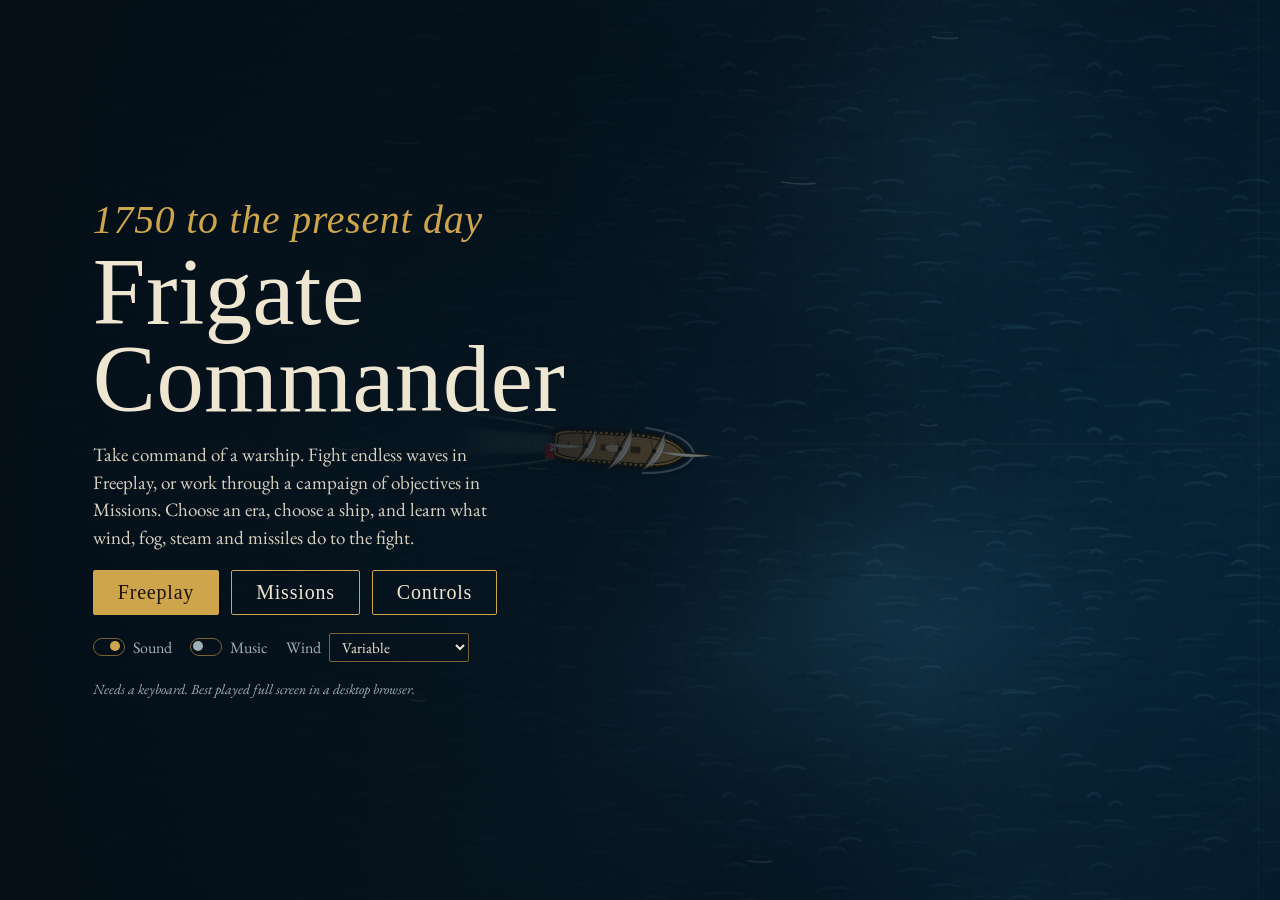
==== shipit/index.html @ 920c5897 "fix(shipit): fog as three small patches, radius 55-85px" ====
<!doctype html>
<html lang="en">
<head>
<meta charset="utf-8">
<meta name="viewport" content="width=device-width,initial-scale=1,viewport-fit=cover">
<meta name="robots" content="noindex,nofollow,noarchive">
<title>Frigate Commander</title>
<link rel="preconnect" href="https://fonts.googleapis.com">
<link rel="preconnect" href="https://fonts.gstatic.com" crossorigin>
<link rel="stylesheet" href="https://fonts.googleapis.com/css2?family=EB+Garamond:ital,wght@0,400;0,600;1,400&family=IM+Fell+English+SC&family=IM+Fell+English:ital@0;1&display=swap">
<style>
/* Layout: full-bleed sea canvas; instruments pinned to the corners like a quarterdeck binnacle.
   Single dark look by choice: the sea is the page. */
:root{
  --sea:#0c3450;
  --ink:rgba(6,18,28,.80);
  --ink-solid:#06121c;
  --brass:#cfa54b;
  --brass-dim:#7a6233;
  --bone:#efe6d2;
  --muted:#9fb0b8;
  --red:#d2553c;
  --green:#86c3a2;
  --display:'IM Fell English SC','IM Fell English',Georgia,'Times New Roman',serif;
  --italic:'IM Fell English',Georgia,serif;
  --body:'EB Garamond',Garamond,Georgia,'Times New Roman',serif;
  color-scheme:dark;
}
[hidden]{display:none!important}
html,body{height:100%}
body{margin:0;background:var(--sea);color:var(--bone);font-family:var(--body);font-size:16px;overflow:hidden;-webkit-font-smoothing:antialiased}
#game{position:fixed;inset:0;width:100%;height:100%;display:block}
#hurt{position:fixed;inset:0;pointer-events:none;opacity:0;transition:opacity .35s;box-shadow:inset 0 0 120px 30px rgba(190,40,20,.55)}

/* ---------- HUD ---------- */
#hud{position:fixed;inset:0;pointer-events:none;font-variant-numeric:tabular-nums}
.panel{background:var(--ink);border:1px solid var(--brass-dim);padding:12px 16px;position:absolute;border-radius:2px;box-shadow:0 2px 18px rgba(0,0,0,.35)}
.panel::before,.panel::after{content:"";position:absolute;width:8px;height:8px;border-color:var(--brass);border-style:solid}
.panel::before{top:-1px;left:-1px;border-width:2px 0 0 2px}
.panel::after{bottom:-1px;right:-1px;border-width:0 2px 2px 0}
.eyebrow{font-family:var(--display);font-size:12px;letter-spacing:.14em;color:var(--brass);text-transform:uppercase}
.lbl{font-family:var(--display);font-size:13px;letter-spacing:.08em;color:var(--muted)}
#ship{top:calc(16px + env(safe-area-inset-top,0px));left:16px;width:270px;display:flex;flex-direction:column;gap:6px}
#ship .name{font-family:var(--display);font-size:26px;line-height:1.02;color:var(--bone)}
.row{display:flex;justify-content:space-between;align-items:baseline;gap:8px}
.bar{height:8px;background:rgba(255,255,255,.07);border:1px solid var(--brass-dim);position:relative;overflow:hidden}
.bar i{position:absolute;inset:0 auto 0 0;background:var(--green);transition:width .15s linear}
#hpNum{font-size:18px;font-weight:600}
.two{display:grid;grid-template-columns:1fr 1fr;gap:10px;margin-top:2px}
.two b{display:block;font-size:18px;font-weight:600}
#posTxt{font-style:italic;color:var(--muted);font-size:15px}
#threat{color:var(--red);font-weight:600;font-size:15px;letter-spacing:.06em}
#tally{top:calc(16px + env(safe-area-inset-top,0px));right:16px;display:grid;grid-template-columns:auto auto;gap:4px 18px;min-width:190px}
#tally .v{text-align:right;font-weight:600;font-size:18px}
#tally .big{font-size:24px;color:var(--brass)}
#binnacle{left:16px;bottom:calc(16px + env(safe-area-inset-bottom,0px));display:flex;flex-direction:column;align-items:center;gap:4px;padding:10px 12px}
#compass{width:150px;height:150px;display:block}
#windTxt{font-size:14px;color:var(--muted);text-align:center;line-height:1.25}
#guns{left:50%;transform:translateX(-50%);bottom:calc(16px + env(safe-area-inset-bottom,0px));display:flex;gap:22px;padding:10px 18px}
.gauge{width:160px;display:flex;flex-direction:column;gap:5px}
.gauge .row b{font-size:14px;font-weight:600;white-space:nowrap}
.gauge .bar i{background:var(--brass)}
.gauge.ready .bar i{background:var(--green)}
.gauge.ready .state{color:var(--green)}
.gauge.busy .state{color:var(--brass)}
.gauge.off .state{color:var(--muted)}
kbd{font-family:var(--body);font-weight:600;font-size:13px;min-width:22px;padding:1px 6px;border:1px solid var(--brass-dim);border-bottom-width:2px;border-radius:3px;display:inline-block;text-align:center;color:var(--bone);background:rgba(255,255,255,.04)}
#quick{right:16px;bottom:calc(16px + env(safe-area-inset-bottom,0px));position:absolute;display:flex;gap:6px;pointer-events:auto}
.qbtn{font-family:var(--body);font-size:14px;color:var(--bone);background:var(--ink);border:1px solid var(--brass-dim);padding:6px 10px;cursor:pointer;border-radius:2px}
.qbtn:hover{border-color:var(--brass)}
.qbtn:focus-visible,.btn:focus-visible,.toggle input:focus-visible+span{outline:2px solid var(--bone);outline-offset:2px}
#banner{position:absolute;top:18%;left:50%;transform:translate(-50%,-8px);text-align:center;opacity:0;transition:opacity .5s,transform .5s;width:min(90vw,640px)}
#banner.show{opacity:1;transform:translate(-50%,0)}
#banner h2{font-family:var(--display);font-weight:400;font-size:clamp(34px,5vw,56px);margin:0;color:var(--bone);text-shadow:0 2px 14px rgba(0,0,0,.6);text-wrap:balance}
#banner p{margin:6px 0 0;font-style:italic;font-size:19px;color:var(--brass);text-shadow:0 1px 8px rgba(0,0,0,.7)}
#toast{position:absolute;bottom:120px;left:50%;transform:translateX(-50%);font-style:italic;font-size:17px;color:var(--bone);background:var(--ink);border:1px solid var(--brass-dim);padding:6px 14px;opacity:0;transition:opacity .25s;white-space:nowrap}
#toast.show{opacity:1}

/* ---------- Screens ---------- */
.screen{position:fixed;inset:0;display:flex;align-items:center;padding-inline:16px;padding-block:24px;box-sizing:border-box;overflow-y:auto;
  background:linear-gradient(90deg,rgba(4,14,22,.94) 0%,rgba(4,14,22,.78) 42%,rgba(4,14,22,.15) 78%,rgba(4,14,22,0) 100%)}
.screen.center{justify-content:center;background:rgba(4,14,22,.72)}
.card{max-width:540px;width:100%;margin-left:clamp(0px,6vw,110px);display:flex;flex-direction:column;gap:18px}
.screen.center .card{margin-left:0;background:var(--ink);border:1px solid var(--brass-dim);padding:28px 30px;box-sizing:border-box;max-width:460px;text-align:center;align-items:center}
h1{font-family:var(--display);font-weight:400;font-size:clamp(46px,7.4vw,96px);line-height:.92;margin:0;letter-spacing:.005em;text-wrap:balance}
h1 em{font-family:var(--italic);font-style:italic;color:var(--brass);display:block;font-size:.42em;letter-spacing:.02em;margin-bottom:10px}
h2.title{font-family:var(--display);font-weight:400;font-size:38px;margin:0;line-height:1;text-wrap:balance}
.lede{font-size:19px;line-height:1.45;color:#d9d1bf;max-width:46ch;margin:0}
.btns{display:flex;flex-wrap:wrap;gap:12px}
.screen.center .btns{justify-content:center}
.btn{font-family:var(--display);font-size:20px;letter-spacing:.04em;padding:10px 24px;border:1px solid var(--brass);background:transparent;color:var(--bone);cursor:pointer;border-radius:2px;transition:background .15s,color .15s}
.btn:hover{background:rgba(207,165,75,.14)}
.btn.primary{background:var(--brass);color:#1b1307}
.btn.primary:hover{background:#e0b85c}
.toggles{display:flex;gap:18px;flex-wrap:wrap;align-items:center;font-size:16px;color:var(--muted)}
.toggle{display:flex;align-items:center;gap:8px;cursor:pointer}
.toggle input{position:absolute;opacity:0;width:1px;height:1px}
.toggle span{width:30px;height:16px;border:1px solid var(--brass-dim);border-radius:9px;position:relative;display:inline-block}
.toggle span::after{content:"";position:absolute;top:2px;left:2px;width:10px;height:10px;border-radius:50%;background:var(--muted);transition:left .15s,background .15s}
.toggle input:checked+span::after{left:16px;background:var(--brass)}
.sel{display:flex;align-items:center;gap:8px}
select{font-family:var(--body);font-size:15px;color:var(--bone);background:var(--ink-solid);border:1px solid var(--brass-dim);padding:3px 8px;border-radius:2px}
select:focus-visible{outline:2px solid var(--bone);outline-offset:2px}
.note{font-size:14px;color:var(--muted);font-style:italic;margin:0}
.orders{display:grid;grid-template-columns:auto 1fr;gap:8px 16px;align-items:center;font-size:17px}
.orders .k{display:flex;gap:4px;justify-content:flex-end}
.tips{margin:0;padding-left:18px;display:flex;flex-direction:column;gap:6px;font-size:16px;line-height:1.4;color:#d9d1bf;max-width:52ch}
.stats{display:grid;grid-template-columns:1fr 1fr;gap:6px 20px;font-size:18px;width:100%;text-align:left}
.stats .v{text-align:right;font-weight:600}
.stats .big{font-size:26px;color:var(--brass)}

/* ---------- Era and ship pickers ---------- */
.screen.pick{justify-content:center;align-items:flex-start;background:rgba(4,14,22,.9)}
.screen.pick .card{margin:auto 0;max-width:min(1120px,94vw);gap:16px}
.screen.pick .head{display:flex;flex-direction:column;gap:6px}
.picks{display:grid;grid-template-columns:repeat(auto-fit,minmax(250px,1fr));gap:14px;width:100%}
.pcard{font:inherit;color:var(--bone);text-align:left;background:var(--ink);border:1px solid var(--brass-dim);border-radius:2px;padding:14px 16px;cursor:pointer;display:flex;flex-direction:column;gap:7px;position:relative;transition:border-color .15s,background .15s}
.pcard:hover,.pcard:focus-visible{border-color:var(--brass);background:rgba(18,40,56,.94)}
.pcard:focus-visible{outline:2px solid var(--bone);outline-offset:2px}
.pcard .yr{font-family:var(--display);font-size:12px;letter-spacing:.14em;color:var(--brass);text-transform:uppercase}
.pcard .pn{font-family:var(--display);font-size:25px;line-height:1.05}
.pcard .pc{font-style:italic;color:var(--muted);font-size:15px}
.pcard .pd{font-size:15.5px;line-height:1.35;color:#d9d1bf}
.pcard .perk{font-size:14.5px;color:var(--green);line-height:1.3}
.pcard .mt{display:grid;grid-template-columns:auto 1fr;gap:2px 14px;font-size:14px;color:var(--muted);margin-top:4px}
.pcard .pips{letter-spacing:.2em;color:var(--brass)}
.pcard .bst{position:absolute;top:12px;right:14px;font-size:13px;color:var(--muted)}
.pcard .num{position:absolute;top:12px;right:14px}

@media (max-width:760px){
  #ship{width:210px;padding:10px 12px}
  #ship .name{font-size:21px}
  #compass{width:110px;height:110px}
  .gauge{width:100px}
  #guns{gap:10px;padding:8px 10px}
  #quick{display:none}
}
@media (prefers-reduced-motion:reduce){
  #banner,.bar i,#hurt{transition:none}
}
</style>
</head>
<body>

<canvas id="game" aria-label="The sea and the ships in battle"></canvas>
<div id="hurt"></div>

<div id="hud" hidden>
  <section class="panel" id="ship" aria-label="Ship status">
    <div class="eyebrow" id="shipTag">36 guns · fifth rate</div>
    <div class="name" id="shipName">HMS Resolute</div>
    <div class="row"><span class="lbl">Hull integrity</span><span id="hpNum">180 / 180</span></div>
    <div class="bar"><i id="hpBar" style="width:100%"></i></div>
    <div class="two">
      <div><span class="lbl" id="sailLbl">Sail</span><b id="sailTxt">Battle sail</b></div>
      <div><span class="lbl">Speed</span><b id="spdTxt">0.0 kn</b></div>
    </div>
    <div id="posTxt">Beam reach</div>
    <div id="tgtTxt" class="note" hidden></div>
    <div id="objTxt" class="note" hidden></div>
    <div id="threat" role="alert" hidden></div>
  </section>

  <section class="panel" id="tally" aria-label="Battle tally">
    <span class="lbl" id="tallyLbl">Wave</span><span class="v big" id="waveTxt">1</span>
    <span class="lbl">Enemies left</span><span class="v" id="leftTxt">0</span>
    <span class="lbl">Ships sunk</span><span class="v" id="sunkTxt">0</span>
    <span class="lbl">Score</span><span class="v" id="scoreTxt">0</span>
  </section>

  <section class="panel" id="binnacle" aria-label="Compass and wind">
    <canvas id="compass" width="300" height="300"></canvas>
    <div id="windTxt">Heading 090° E<br>Wind from N</div>
  </section>

  <section class="panel" id="guns" aria-label="Guns and repairs">
    <div class="gauge" id="gPort">
      <div class="row"><span class="lbl"><kbd>Q</kbd> <span id="lblQ">Port guns</span></span></div>
      <div class="bar"><i></i></div>
      <div class="row"><b class="state">Ready</b></div>
    </div>
    <div class="gauge" id="gRep">
      <div class="row"><span class="lbl"><kbd>R</kbd> <span id="lblR">Repair</span></span></div>
      <div class="bar"><i></i></div>
      <div class="row"><b class="state">Ready</b></div>
    </div>
    <div class="gauge" id="gStar">
      <div class="row"><span class="lbl"><kbd>E</kbd> <span id="lblE">Starboard</span></span></div>
      <div class="bar"><i></i></div>
      <div class="row"><b class="state">Ready</b></div>
    </div>
    <div class="gauge" id="gDecoy" hidden>
      <div class="row"><span class="lbl"><kbd>X</kbd> Decoys</span></div>
      <div class="bar"><i></i></div>
      <div class="row"><b class="state">Ready</b></div>
    </div>
  </section>

  <div id="quick">
    <button class="qbtn" id="qPause" type="button">Pause · Esc</button>
    <button class="qbtn" id="qFull" type="button">Fullscreen · F</button>
    <button class="qbtn" id="qMusic" type="button">Music · M</button>
  </div>

  <div id="banner" role="status" aria-live="polite"><h2></h2><p></p></div>
  <div id="toast"></div>
</div>

<!-- Main menu -->
<div class="screen" id="menu">
  <div class="card">
    <h1><em>1750 to the present day</em>Frigate Commander</h1>
    <p class="lede">Take command of a warship. Fight endless waves in Freeplay, or work through a campaign of objectives in Missions. Choose an era, choose a ship, and learn what wind, fog, steam and missiles do to the fight.</p>
    <div class="btns">
      <button class="btn primary" id="bStart" type="button">Freeplay</button>
      <button class="btn" id="bMissions" type="button">Missions</button>
      <button class="btn" id="bControls" type="button">Controls</button>
    </div>
    <div class="toggles">
      <label class="toggle"><input type="checkbox" id="optSound" checked><span></span>Sound</label>
      <label class="toggle"><input type="checkbox" id="optMusic"><span></span>Music</label>
      <label class="sel">Wind
        <select id="optWind">
          <option value="variable">Variable</option>
          <option value="light">Light (6 kn)</option>
          <option value="moderate">Moderate (13 kn)</option>
          <option value="fresh">Fresh (20 kn)</option>
          <option value="gale">Gale (29 kn)</option>
        </select>
      </label>
    </div>
    <p class="note" id="bestTxt">Needs a keyboard. Best played full screen in a desktop browser.</p>
  </div>
</div>

<!-- Era picker -->
<div class="screen pick" id="era" hidden>
  <div class="card">
    <div class="head"><div class="eyebrow">Step 1 of 2</div><h2 class="title">Choose your era</h2></div>
    <div class="picks" id="eraPicks"></div>
    <div class="btns"><button class="btn" id="bEraBack" type="button">Back</button></div>
  </div>
</div>

<!-- Ship picker -->
<div class="screen pick" id="ships" hidden>
  <div class="card">
    <div class="head"><div class="eyebrow" id="shipsEra">Step 2 of 2</div><h2 class="title">Choose your ship</h2></div>
    <div class="picks" id="shipPicks"></div>
    <div class="btns"><button class="btn" id="bShipsBack" type="button">Back</button></div>
  </div>
</div>

<!-- Controls -->
<div class="screen" id="controls" hidden>
  <div class="card">
    <h2 class="title">Standing Orders</h2>
    <p class="note" id="ctlFor"></p>
    <div class="orders" id="orders"></div>
    <ul class="tips" id="tips"></ul>
    <div class="btns"><button class="btn" id="bRebind" type="button">Rebind keys</button><button class="btn" id="bBack" type="button">Back</button></div>
  </div>
</div>

<!-- Rebind keys -->
<div class="screen" id="keys" hidden>
  <div class="card">
    <h2 class="title">Rebind keys</h2>
    <p class="note">Click a key, then press the new one. Esc cancels. A key already in use is swapped.</p>
    <div class="orders" id="bindList"></div>
    <div class="btns"><button class="btn" id="bResetKeys" type="button">Reset to defaults</button><button class="btn" id="bKeysBack" type="button">Back</button></div>
  </div>
</div>

<!-- Pause -->
<div class="screen center" id="pause" hidden>
  <div class="card">
    <h2 class="title">Paused</h2>
    <div class="btns">
      <button class="btn primary" id="bResume" type="button">Resume</button>
      <button class="btn" id="bRestart" type="button">Restart</button>
      <button class="btn" id="bMenu" type="button">Main Menu</button>
    </div>
  </div>
</div>

<!-- Game over -->
<div class="screen center" id="over" hidden>
  <div class="card">
    <div class="eyebrow">Game over</div>
    <h2 class="title" id="oTitle">HMS Resolute has foundered</h2>
    <div class="stats">
      <span class="lbl">Final score</span><span class="v big" id="oScore">0</span>
      <span class="lbl">Enemy ships sunk</span><span class="v" id="oSunk">0</span>
      <span class="lbl" id="oWavesLbl">Waves survived</span><span class="v" id="oWaves">0</span>
      <span class="lbl">Best score</span><span class="v" id="oBest">0</span>
    </div>
    <div class="btns">
      <button class="btn primary" id="bAgain" type="button">Restart</button>
      <button class="btn" id="bCopy" type="button">Copy result</button>
      <button class="btn" id="bMenu2" type="button">Main Menu</button>
    </div>
  </div>
</div>

<script>
(() => {
'use strict';

/* =========================================================
   Utilities
   ========================================================= */
const TAU = Math.PI * 2;
const clamp = (v, a, b) => v < a ? a : v > b ? b : v;
const lerp = (a, b, t) => a + (b - a) * t;
const rand = (a, b) => a + Math.random() * (b - a);
const randn = () => { let u = 0, v = 0; while (!u) u = Math.random(); while (!v) v = Math.random(); return Math.sqrt(-2 * Math.log(u)) * Math.cos(TAU * v); };
const angNorm = a => { a = (a + Math.PI) % TAU; if (a < 0) a += TAU; return a - Math.PI; };
function hash2(x, y, s) {
  let h = (Math.imul(x | 0, 374761393) + Math.imul(y | 0, 668265263) + Math.imul(s | 0, 1442695041)) | 0;
  h = Math.imul(h ^ (h >>> 13), 1274126177);
  return ((h ^ (h >>> 16)) >>> 0) / 4294967296;
}
const $ = id => document.getElementById(id);
const POINTS16 = ['N','NNE','NE','ENE','E','ESE','SE','SSE','S','SSW','SW','WSW','W','WNW','NW','NNW'];
const toCompassDeg = a => ((a * 180 / Math.PI) + 90 + 720) % 360;
const compassName = deg => POINTS16[Math.round(deg / 22.5) % 16];

/* =========================================================
   Eras, ship classes and the enemies that go with them

   Game units: 1 world px ≈ 1 m of game scale, not real scale.
   maxSpeed is px/s and kn is the knots it displays as at full speed.
   Broadside is balanced at about a quarter of the ship's own hull
   per volley, the same ratio the original frigate duel used.
   ========================================================= */
const ERAS = [
  { id: 'sail',   name: 'Age of Sail',   years: '1750–1815',
    blurb: 'Wood, canvas and iron round shot. Read the wind, turn to bring the broadside to bear, and keep her moving while the crews reload.',
    ships: ['resolute'] },
  { id: 'steam',  name: 'Steam & Steel', years: '1815–1945',
    blurb: 'From the steam gunboat to the big-gun battleship. Steam frees you from the wind, armour and turrets change the fight, and every ship outranges the last.',
    ships: ['gunboat', 'ironclad', 'predread', 'dread', 'battleship'] },
  { id: 'modern', name: 'Missile Age',   years: '1980–today',
    blurb: 'Radar, Aegis, anti-ship missiles and rapid-fire guns. Strike first at long range, and shoot down what comes back at you.',
    ships: ['burke', 'zumwalt', 'ticonderoga', 'type45', 'sejong', 'type055'] },
];

const ERA_DEF = {
  sail:   { rig: 'sail',   mode: 'broadside', windDep: 1, kn: 10, acc: 11, dec: 15, slew: 0.45, turnAcc: 1.3, zoom: 1,    flash: 8,  shellSpeed: 560, arc: 0.33, flag: 'GB' },
  steam:  { rig: 'steam',  mode: 'broadside', windDep: 0, kn: 10, acc: 12, dec: 16, slew: 0.35, turnAcc: 1.0, zoom: 1,    flash: 9,  shellSpeed: 600, arc: 0.38, flag: 'GB', eflag: 'OPFOR' },
  modern: { rig: 'modern', mode: 'modern',    windDep: 0, kn: 30, acc: 20, dec: 26, slew: 0.55, turnAcc: 1.1, zoom: 0.62, flash: 7,  shellSpeed: 840, arc: 0.5,  flag: 'OPFOR',
            decoy: { charges: 4, cd: 16, r: 170, bloom: 1.4, life: 9 } },
};
const ERA_PAL = {
  steam:  { p: { hull: '#23272b', band: '#d8d0b8', deck: '#9a7b4c' }, e: { hull: '#2d1f1f', band: '#a8322a', deck: '#8a6e46' } },
  modern: { p: { hull: '#6f7d85', band: '#4c585e', deck: '#8d999f' }, e: { hull: '#4a4545', band: '#a8372e', deck: '#625b5b' } },
};
const ERA_SEA = { sail: '#0d3651', steam: '#0e3650', modern: '#0b3045' };

/* The duellist: every third freeplay wave, and the runners in intercept missions. The nimblest
   hull of the era, with its hull and turn rate raised. */
const DUEL = {
  sail:   { kind: 'sloop',  hpX: 3,   turnX: 1.35 },
  steam:  { kind: 'launch', hpX: 4,   turnX: 1.3 },
  modern: { kind: 'fac',    hpX: 2.5, turnX: 1.25 },
};
/* The campaign, in order. hold: survive secs and clear each fleet, which arrives every `every`
   seconds. intercept: sink the runners before the time runs out. flagship: sink the flagship and
   her escort before the time runs out. */
const MISSIONS = [
  { name: 'Hold the line', type: 'hold', secs: 120, every: 26, tier: 2,
    brief: 'Fleets come in until the bell. Keep afloat for two minutes and clear each one.' },
  { name: 'Run down the runner', type: 'intercept', secs: 150, count: 1, lost: 'the runner got clear',
    brief: 'A fast ship is breaking for open water. Sink her before she gets clear.' },
  { name: 'Sink the flagship', type: 'flagship', secs: 240, escorts: 2, lost: 'the flagship got clear',
    brief: 'The enemy flagship leads a small squadron. Sink her and her escort.' },
  { name: 'Hold longer', type: 'hold', secs: 180, every: 22, tier: 3,
    brief: 'Bigger fleets and no respite. Three minutes, and clear each one.' },
  { name: 'Run down the pair', type: 'intercept', secs: 170, count: 2, lost: 'a runner got clear',
    brief: 'Two fast ships are running for it, one to each side.' },
  { name: 'The last squadron', type: 'flagship', secs: 260, escorts: 4, lost: 'the flagship got clear',
    brief: 'The flagship has her escort. Take them down and the campaign is yours.' },
];

const CLASSES = {
  /* ---------- Age of Sail, 1750 to 1815 ---------- */
  resolute: { era: 'sail', playable: true, name: 'HMS Resolute', tag: '36 guns · fifth rate', label: 'Frigate',
    guns: 36, hp: 180, L: 112, B: 30, maxSpeed: 100, turn: 0.62, reload: 8, range: 520, dmg: 2.6, spread: 0.050,
    masts: [0.25, 0.0, -0.25], mastSize: [0.95, 1.05, 0.8], hull: '#24211d', band: '#d3a33a', deck: '#a7834f', flag: 'GB',
    startLine: 'Beat to quarters. Enemy sails expected.', lost: 'HMS Resolute has foundered',
    foes: { l: 'sloop', m: 'brig', h: 'frigate' }, waveScale: 1,
    card: { year: '1750–1815', cls: '36-gun fifth-rate frigate, Royal Navy',
      blurb: 'The ship the game began with. Eighteen guns a side, a fine sailer, and a hull that will not last long under a French broadside.',
      perk: 'Wind is everything: sail across it, never into it.', stats: { speed: 3, guns: 3, hull: 3 } } },
  sloop:   { era: 'sail', label: 'Sloop', plural: 'sloops', guns: 12, hp: 60, L: 68, B: 19, maxSpeed: 124, turn: 1.00, reload: 8, range: 420, dmg: 2.2, spread: 0.085,
    masts: [0.14, -0.16], mastSize: [0.95, 1.0], hull: '#2b2825', band: '#7f9d8b', deck: '#a88a5c', flag: 'FR', points: 100 },
  brig:    { era: 'sail', label: 'Brig', plural: 'brigs', guns: 20, hp: 100, L: 86, B: 24, maxSpeed: 108, turn: 0.78, reload: 8.5, range: 470, dmg: 2.3, spread: 0.075,
    masts: [0.17, -0.14], mastSize: [1.05, 1.1], hull: '#5b2420', band: '#d9cba4', deck: '#9f7f52', flag: 'FR', points: 200 },
  frigate: { era: 'sail', label: 'Frigate', plural: 'frigates', guns: 36, hp: 160, L: 110, B: 29, maxSpeed: 98, turn: 0.60, reload: 9, range: 520, dmg: 2.3, spread: 0.065,
    masts: [0.25, 0.0, -0.25], mastSize: [0.95, 1.05, 0.8], hull: '#1b2b47', band: '#cfc7b1', deck: '#a2804f', flag: 'FR', points: 400 },

  /* ---------- Steam and steel, 1815 to 1945 ---------- */
  launch:  { era: 'steam', label: 'Armed launch', plural: 'armed launches', guns: 4, hp: 30, L: 46, B: 12, maxSpeed: 90, kn: 9, turn: 1.25, reload: 6, range: 430, dmg: 3.0, spread: 0.09, arc: 0.40, points: 50,
    lay: { funnels: [0.0], deck: 'wood' } },
  paddle:  { era: 'steam', label: 'Paddle gunvessel', plural: 'paddle gunvessels', guns: 6, hp: 60, L: 62, B: 17, maxSpeed: 95, kn: 9.5, turn: 0.95, reload: 7, range: 470, dmg: 5.0, spread: 0.08, arc: 0.40, points: 100,
    lay: { funnels: [-0.04], masts: [0.26, -0.3], paddle: true, deck: 'wood' } },
  gunboat: { era: 'steam', playable: true, name: 'HMS Staunch', tag: '8 guns · steam gunboat', label: 'Steam gunboat', plural: 'steam gunboats',
    guns: 8, hp: 120, L: 78, B: 19, maxSpeed: 100, kn: 10, turn: 0.90, reload: 7.5, range: 520, dmg: 7.5, spread: 0.07, arc: 0.38, points: 250, zoom: 1.0,
    lay: { funnels: [-0.05], masts: [0.28, -0.32], deck: 'wood' },
    startLine: 'Steam up. Hostile gunvessels ahead.', lost: 'HMS Staunch has been sunk',
    foes: { l: 'launch', m: 'paddle', h: 'gunboat' }, waveScale: 1,
    card: { year: 'c. 1855', cls: 'Albacore-class gunboat, Royal Navy',
      blurb: 'Small, cheap and handy. Steam lets you steer any course, but eight light guns mean you win by quick, close work.',
      perk: 'Tightest turning circle in the steam fleet.', stats: { speed: 2, guns: 1, hull: 1 } } },
  ironclad: { era: 'steam', playable: true, name: 'HMS Warrior', tag: '20 guns · armoured frigate', label: 'Ironclad', plural: 'ironclads',
    guns: 20, hp: 300, L: 128, B: 28, maxSpeed: 140, kn: 14, turn: 0.55, reload: 9, range: 600, dmg: 7.5, spread: 0.06, arc: 0.42, points: 500, acc: 12, turnAcc: 0.95, zoom: 0.9,
    lay: { funnels: [0.02], masts: [0.30, -0.02, -0.30], deck: 'wood' },
    startLine: 'Iron hull, full steam. Open the range.', lost: 'HMS Warrior has been sunk',
    foes: { l: 'paddle', m: 'gunboat', h: 'ironclad' }, waveScale: 0.95,
    card: { year: 'c. 1860', cls: 'Armoured frigate, Royal Navy',
      blurb: 'An iron-hulled broadside ship that made every wooden fleet obsolete. Twenty heavy guns on a hull that shrugs off shot that would sink a frigate.',
      perk: 'Wind no longer matters. Full ahead is full ahead.', stats: { speed: 3, guns: 3, hull: 3 } } },
  predread: { era: 'steam', playable: true, name: 'HMS Majestic', tag: '8 heavy guns · battleship', label: 'Pre-dreadnought', plural: 'pre-dreadnoughts',
    guns: 8, hp: 480, L: 160, B: 34, maxSpeed: 170, kn: 17, turn: 0.46, reload: 10, range: 760, dmg: 30, spread: 0.05, arc: 0.62, shellSpeed: 700, points: 800,
    autoLay: true, turrets: true, tpos: [0.30, 0.10, -0.14, -0.36], flash: 11, acc: 13, turnAcc: 0.9, zoom: 0.8,
    lay: { funnels: [0.12, -0.12], masts: [0.22, -0.2], deck: 'steel' },
    startLine: 'Heavy turrets trained. Range the enemy.', lost: 'HMS Majestic has been sunk',
    foes: { l: 'gunboat', m: 'ironclad', h: 'predread' }, waveScale: 0.9,
    card: { year: 'c. 1895', cls: 'Majestic-class battleship, Royal Navy',
      blurb: 'Steel armour and turret-mounted 12-inch guns. Slow to turn, but each shell is a blow that smaller ships cannot absorb.',
      perk: 'Turrets lay themselves on the nearest enemy inside the arc.', stats: { speed: 3, guns: 4, hull: 4 } } },
  dread: { era: 'steam', playable: true, name: 'HMS Dreadnought', tag: '10 heavy guns · battleship', label: 'Dreadnought', plural: 'dreadnoughts',
    guns: 10, hp: 700, L: 196, B: 38, maxSpeed: 210, kn: 21, turn: 0.40, reload: 11, range: 900, dmg: 35, spread: 0.045, arc: 0.80, shellSpeed: 760, points: 1100,
    autoLay: true, turrets: true, tpos: [0.34, 0.22, -0.18, -0.28, -0.38], flash: 12, acc: 14, turnAcc: 0.85, zoom: 0.72,
    lay: { funnels: [0.07, -0.07], masts: [0.14], deck: 'steel' },
    startLine: 'All big guns. Open fire on the enemy line.', lost: 'HMS Dreadnought has been sunk',
    foes: { l: 'ironclad', m: 'predread', h: 'dread' }, waveScale: 0.85,
    card: { year: '1906', cls: 'Dreadnought-class battleship, Royal Navy',
      blurb: 'The ship that ended the pre-dreadnought. Ten 12-inch guns, turbine speed and a firing arc wide enough to keep the enemy under fire while you turn.',
      perk: 'Widest firing arc of the early turret ships.', stats: { speed: 4, guns: 5, hull: 4 } } },
  battleship: { era: 'steam', playable: true, name: 'HMS Warspite', tag: '8 heavy guns · fast battleship', label: 'Battleship', plural: 'battleships',
    guns: 8, hp: 950, L: 226, B: 42, maxSpeed: 240, kn: 24, turn: 0.36, reload: 12, range: 1000, dmg: 59, spread: 0.04, arc: 0.90, shellSpeed: 800, points: 1500,
    autoLay: true, turrets: true, tpos: [0.34, 0.18, -0.22, -0.36], flash: 14, acc: 14, turnAcc: 0.8, zoom: 0.66,
    lay: { funnels: [0.0], masts: [0.12], deck: 'steel' },
    startLine: 'Eight 15-inch guns. Hold your fire to range.', lost: 'HMS Warspite has been sunk',
    foes: { l: 'predread', m: 'dread', h: 'battleship' }, waveScale: 0.8,
    card: { year: 'c. 1915–1945', cls: 'Queen Elizabeth-class fast battleship, Royal Navy',
      blurb: 'Eight 15-inch guns at 24 knots. A huge hull that turns like a cathedral, and an enemy that has to cross a long killing zone to reach you.',
      perk: 'Longest gun range and the toughest hull before the missile age.', stats: { speed: 5, guns: 5, hull: 5 } } },

  /* ---------- Missile age, 1980 to today ---------- */
  fac:      { era: 'modern', label: 'Missile boat', plural: 'missile boats', hp: 100, L: 70, B: 14, maxSpeed: 235, kn: 38, turn: 1.2, points: 150, stand: 460,
    gun:     { mounts: [0.28], dmg: 5, burst: 3, reload: 3.0, range: 640, speed: 820, spread: 0.07 },
    missile: { stock: 6, salvo: 2, reload: 22, range: 1500, speed: 470, dmg: 55, turn: 2.0 },
    def:     { ciwsR: 0, ciwsL: 0, samR: 0, samL: 0, samCh: 0, stealth: 0 },
    lay:     { sup: [-0.12, 0.06], vls: [[-0.30, -0.18]], vlsX: -0.22 } },
  corvette: { era: 'modern', label: 'Corvette', plural: 'corvettes', hp: 260, L: 112, B: 17, maxSpeed: 175, kn: 28, turn: 0.85, points: 400, stand: 640,
    gun:     { mounts: [0.30], dmg: 8, burst: 3, reload: 2.6, range: 820, speed: 840, spread: 0.06 },
    missile: { stock: 10, salvo: 3, reload: 20, range: 1700, speed: 460, dmg: 60, turn: 1.9 },
    def:     { ciwsR: 230, ciwsL: 1.2, samR: 0, samL: 0, samCh: 0, stealth: 0 },
    lay:     { sup: [-0.14, 0.08], vls: [[-0.34, -0.22]], vlsX: -0.28, ciws: [0.10], heli: -0.40 } },
  destroyer:{ era: 'modern', label: 'Destroyer', plural: 'destroyers', hp: 480, L: 168, B: 22, maxSpeed: 185, kn: 30, turn: 0.62, points: 800, stand: 780,
    gun:     { mounts: [0.30], dmg: 10, burst: 3, reload: 2.4, range: 920, speed: 850, spread: 0.055 },
    missile: { stock: 14, salvo: 4, reload: 18, range: 1900, speed: 470, dmg: 62, turn: 1.9 },
    def:     { ciwsR: 240, ciwsL: 1.3, samR: 900, samL: 0.55, samCh: 1, stealth: 0 },
    lay:     { sup: [-0.06, 0.12], vls: [[0.18, 0.27], [-0.32, -0.20]], vlsX: -0.26, ciws: [0.08, -0.30], fun: [-0.12, -0.18], heli: -0.40 } },

  burke: { era: 'modern', playable: true, name: 'USS Arleigh Burke', tag: 'DDG-51 · Aegis destroyer', label: 'Destroyer',
    hp: 560, L: 170, B: 22, maxSpeed: 190, kn: 31, turn: 0.62, flag: 'US',
    gun:     { mounts: [0.30], dmg: 11, burst: 3, reload: 2.2, range: 900, speed: 850, spread: 0.050 },
    missile: { stock: 8, salvo: 2, reload: 20, range: 2000, speed: 480, dmg: 62, turn: 2.0 },
    def:     { ciwsR: 240, ciwsL: 1.5, samR: 1000, samL: 0.70, samCh: 2, stealth: 0 },
    lay:     { sup: [-0.06, 0.12], vls: [[0.18, 0.27], [-0.32, -0.20]], vlsX: -0.26, ciws: [0.08, -0.30], fun: [-0.12, -0.18], heli: -0.40 },
    startLine: 'General quarters. Radar contacts closing.', lost: 'USS Arleigh Burke has been lost',
    foes: { l: 'fac', m: 'corvette', h: 'destroyer' }, waveScale: 0.6,
    card: { year: '1991–today', cls: 'Arleigh Burke-class guided-missile destroyer, US Navy',
      blurb: 'The balanced all-rounder: a 5-inch gun, eight anti-ship missiles and Aegis air defence with SM-2 interceptors and Phalanx.',
      perk: 'Layered defence: SM-2 at long range, Phalanx close in.', stats: { speed: 4, guns: 3, missiles: 3, air: 4, hull: 3 } } },
  zumwalt: { era: 'modern', playable: true, name: 'USS Zumwalt', tag: 'DDG-1000 · stealth destroyer', label: 'Destroyer',
    hp: 640, L: 186, B: 26, maxSpeed: 182, kn: 30, turn: 0.52, flag: 'US',
    gun:     { mounts: [0.34, 0.20], dmg: 22, burst: 1, reload: 3.0, range: 1200, speed: 900, spread: 0.035 },
    missile: { stock: 6, salvo: 2, reload: 22, range: 2100, speed: 480, dmg: 66, turn: 2.0 },
    def:     { ciwsR: 0, ciwsL: 0, samR: 800, samL: 0.60, samCh: 2, stealth: 0.45 },
    lay:     { sup: [-0.14, 0.08], supW: 0.34, facets: true, vls: [[0.0, 0.12], [-0.30, -0.20]], vlsX: -0.05, heli: -0.38 },
    startLine: 'Stealth hull, guns trained. Hold the long range.', lost: 'USS Zumwalt has been lost',
    foes: { l: 'fac', m: 'corvette', h: 'destroyer' }, waveScale: 0.6,
    card: { year: '2016–today', cls: 'Zumwalt-class stealth destroyer, US Navy',
      blurb: 'A wave-piercing stealth hull and two 155 mm Advanced Gun Systems that outrange everything afloat. Little close-in defence beyond ESSM.',
      perk: 'Low radar signature: 45% of incoming missiles lose their lock.', stats: { speed: 3, guns: 5, missiles: 3, air: 2, hull: 5 } } },
  ticonderoga: { era: 'modern', playable: true, name: 'USS Ticonderoga', tag: 'CG-47 · Aegis cruiser', label: 'Cruiser',
    hp: 600, L: 172, B: 24, maxSpeed: 195, kn: 32, turn: 0.58, flag: 'US',
    gun:     { mounts: [0.34, -0.31], dmg: 10, burst: 3, reload: 3.0, range: 900, speed: 850, spread: 0.050 },
    missile: { stock: 8, salvo: 2, reload: 20, range: 2000, speed: 480, dmg: 62, turn: 2.0 },
    def:     { ciwsR: 240, ciwsL: 1.5, samR: 1100, samL: 0.85, samCh: 3, stealth: 0 },
    lay:     { sup: [-0.08, 0.12], vls: [[0.19, 0.28], [-0.24, -0.15]], vlsX: -0.20, ciws: [0.10, -0.36], fun: [-0.12, -0.17], heli: -0.42 },
    startLine: 'Aegis tracking. Air picture is yours.', lost: 'USS Ticonderoga has been lost',
    foes: { l: 'fac', m: 'corvette', h: 'destroyer' }, waveScale: 0.65,
    card: { year: '1983–today', cls: 'Ticonderoga-class guided-missile cruiser, US Navy',
      blurb: 'Two 5-inch guns and the heaviest air defence in the fleet. SPY-1 radar and SM-2 missiles can swat down a big salvo.',
      perk: 'Three simultaneous SAM engagements.', stats: { speed: 4, guns: 4, missiles: 3, air: 5, hull: 4 } } },
  type45: { era: 'modern', playable: true, name: 'HMS Daring', tag: 'Type 45 · air-defence destroyer', label: 'Destroyer',
    hp: 480, L: 152, B: 21, maxSpeed: 180, kn: 29, turn: 0.66, flag: 'UK',
    gun:     { mounts: [0.30], dmg: 11, burst: 3, reload: 2.6, range: 880, speed: 840, spread: 0.050 },
    missile: { stock: 8, salvo: 2, reload: 20, range: 1900, speed: 470, dmg: 60, turn: 2.0 },
    def:     { ciwsR: 230, ciwsL: 1.4, samR: 1100, samL: 0.95, samCh: 3, stealth: 0 },
    lay:     { sup: [-0.04, 0.12], vls: [[0.18, 0.27]], vlsX: -0.04, ciws: [0.10, -0.30], fun: [-0.14, -0.20], heli: -0.38 },
    startLine: 'Sea Viper ready. Contacts on the plot.', lost: 'HMS Daring has been lost',
    foes: { l: 'fac', m: 'corvette', h: 'destroyer' }, waveScale: 0.55,
    card: { year: '2009–today', cls: 'Type 45 (Daring-class) destroyer, Royal Navy',
      blurb: 'Built to kill aircraft and missiles. Lightly armed for a destroyer and thin-skinned, but nothing in the game protects its flock better.',
      perk: 'Sea Viper: highest SAM kill rate, three channels.', stats: { speed: 4, guns: 2, missiles: 3, air: 5, hull: 2 } } },
  sejong: { era: 'modern', playable: true, name: 'ROKS Sejong the Great', tag: 'DDG-991 · Aegis destroyer', label: 'Destroyer',
    hp: 560, L: 166, B: 21, maxSpeed: 186, kn: 30, turn: 0.62, flag: 'ROK',
    gun:     { mounts: [0.31], dmg: 11, burst: 3, reload: 2.3, range: 900, speed: 850, spread: 0.050 },
    missile: { stock: 12, salvo: 2, reload: 20, range: 2100, speed: 480, dmg: 60, turn: 2.0 },
    def:     { ciwsR: 240, ciwsL: 1.4, samR: 1000, samL: 0.70, samCh: 2, stealth: 0 },
    lay:     { sup: [-0.06, 0.12], vls: [[0.17, 0.27], [-0.32, -0.20]], vlsX: -0.26, ciws: [0.08, -0.30], fun: [-0.12, -0.18], heli: -0.40 },
    startLine: 'Aegis online. Hostile surface group inbound.', lost: 'ROKS Sejong the Great has been lost',
    foes: { l: 'fac', m: 'corvette', h: 'destroyer' }, waveScale: 0.6,
    card: { year: '2008–today', cls: 'Sejong the Great-class destroyer, Republic of Korea Navy',
      blurb: 'One of the most heavily armed destroyers afloat. A deep anti-ship magazine and a full Aegis suite make it the best at opening a fight from range.',
      perk: 'Largest missile magazine: twelve rounds.', stats: { speed: 4, guns: 3, missiles: 5, air: 4, hull: 3 } } },
  type055: { era: 'modern', playable: true, name: 'PLAN Nanchang', tag: 'Type 055 · large destroyer', label: 'Destroyer',
    hp: 640, L: 180, B: 23, maxSpeed: 186, kn: 30, turn: 0.58, flag: 'PRC',
    gun:     { mounts: [0.31], dmg: 12, burst: 3, reload: 2.6, range: 950, speed: 860, spread: 0.050 },
    missile: { stock: 8, salvo: 2, reload: 21, range: 2200, speed: 640, dmg: 70, turn: 1.8 },
    def:     { ciwsR: 240, ciwsL: 1.5, samR: 1000, samL: 0.70, samCh: 2, stealth: 0 },
    lay:     { sup: [-0.08, 0.12], supW: 0.32, vls: [[0.17, 0.27], [-0.32, -0.20]], vlsX: -0.26, ciws: [0.06, -0.30], fun: [-0.14, -0.20], heli: -0.40 },
    startLine: 'Weapons free. Open the engagement.', lost: 'PLAN Nanchang has been lost',
    foes: { l: 'fac', m: 'corvette', h: 'destroyer' }, waveScale: 0.65,
    card: { year: '2020–today', cls: 'Type 055 (Renhai-class) destroyer, PLA Navy',
      blurb: 'The largest hull of the group, with a 130 mm gun and a fast supersonic anti-ship missile that spends little time in a defender’s range.',
      perk: 'Much faster missiles: far fewer get shot down.', stats: { speed: 4, guns: 4, missiles: 4, air: 3, hull: 5 } } },
};
for (const k of Object.keys(CLASSES)) {
  const c = CLASSES[k] = Object.assign({}, ERA_DEF[CLASSES[k].era], CLASSES[k]);
  c.key = k;
  if (c.mode === 'broadside') {
    const n = c.guns / 2;
    c.bpos = c.tpos ? c.tpos.map(f => f * c.L) : Array.from({ length: n }, (_, i) => lerp(c.L * 0.30, -c.L * 0.36, n > 1 ? i / (n - 1) : 0.5));
  } else {
    c.range = c.gun.range;
    c.guns = 0;
  }
}

const THROTTLES = {
  sail:   [{ name: 'Furled', v: 0 }, { name: 'Topsails', v: 0.35 }, { name: 'Battle sail', v: 0.65 }, { name: 'Full sail', v: 1 }],
  steam:  [{ name: 'All stop', v: 0 }, { name: 'Half ahead', v: 0.40 }, { name: 'Full ahead', v: 0.70 }, { name: 'Flank speed', v: 1 }],
  modern: [{ name: 'All stop', v: 0 }, { name: 'Slow ahead', v: 0.35 }, { name: 'Full ahead', v: 0.65 }, { name: 'Flank speed', v: 1 }],
};
const REPAIR_TIME = 6, REPAIR_CD = 30;

/* Point-of-sail efficiency: angle off the wind (deg) -> fraction of best speed */
const POS_TABLE = [[0,0.10],[30,0.16],[45,0.55],[60,0.80],[90,0.97],[115,1.00],[150,0.90],[180,0.80]];
function sailEfficiency(offDeg) {
  for (let i = 1; i < POS_TABLE.length; i++) {
    if (offDeg <= POS_TABLE[i][0]) {
      const [a0, v0] = POS_TABLE[i - 1], [a1, v1] = POS_TABLE[i];
      return lerp(v0, v1, (offDeg - a0) / (a1 - a0));
    }
  }
  return 0.8;
}
function pointOfSailName(offDeg) {
  if (offDeg < 38) return 'In irons';
  if (offDeg < 70) return 'Close-hauled';
  if (offDeg < 112) return 'Beam reach';
  if (offDeg < 155) return 'Broad reach';
  return 'Running before the wind';
}
const WIND_NAMES = [[1, 'Calm'], [4, 'Light air'], [7, 'Light breeze'], [11, 'Gentle breeze'], [17, 'Moderate breeze'], [22, 'Fresh breeze'], [28, 'Strong breeze'], [34, 'Gale']];
function windName(kn) { let n = 'Calm'; for (const [t, s] of WIND_NAMES) if (kn >= t) n = s; return kn >= 28 ? 'Gale' : n; }

/* =========================================================
   Canvas setup
   ========================================================= */
const cvs = $('game'), ctx = cvs.getContext('2d');
let W = 0, H = 0, DPR = 1, ZOOM = 1, zoomMul = 1, vignette = null;
function applyZoom() { ZOOM = clamp(Math.min(W, H) / 740, 0.6, 1.25) * zoomMul; }
function resize() {
  DPR = Math.min(1.5, window.devicePixelRatio || 1);
  W = window.innerWidth; H = window.innerHeight;
  cvs.width = Math.round(W * DPR); cvs.height = Math.round(H * DPR);
  applyZoom();
  vignette = document.createElement('canvas');
  vignette.width = 256; vignette.height = 256;
  const g = vignette.getContext('2d');
  const gr = g.createRadialGradient(128, 128, 60, 128, 128, 182);
  gr.addColorStop(0, 'rgba(2,10,18,0)'); gr.addColorStop(1, 'rgba(2,10,18,0.55)');
  g.fillStyle = gr; g.fillRect(0, 0, 256, 256);
}
window.addEventListener('resize', resize);
resize();

/* ---------- Pre-rendered sea textures ---------- */
function seeded(seed) { let s = seed; return () => (s = (s * 16807) % 2147483647) / 2147483647; }
function waveTile(size, n, color, seed, lenMin, lenMax) {
  const c = document.createElement('canvas'); c.width = c.height = size;
  const g = c.getContext('2d'), r = seeded(seed);
  g.strokeStyle = color; g.lineCap = 'round';
  for (let i = 0; i < n; i++) {
    const x = r() * size, y = r() * size, len = lenMin + r() * (lenMax - lenMin), curv = 2 + r() * 4;
    g.lineWidth = 0.7 + r() * 1.5; g.globalAlpha = 0.25 + r() * 0.6;
    for (const ox of [-size, 0, size]) for (const oy of [-size, 0, size]) {
      g.beginPath(); g.moveTo(x + ox - len / 2, y + oy);
      g.quadraticCurveTo(x + ox, y + oy - curv, x + ox + len / 2, y + oy); g.stroke();
    }
  }
  return c;
}
function swellTile(size, seed) {
  const c = document.createElement('canvas'); c.width = c.height = size;
  const g = c.getContext('2d'), r = seeded(seed);
  for (let i = 0; i < 26; i++) {
    const x = r() * size, y = r() * size, rad = 30 + r() * 70, light = r() > 0.5;
    for (const ox of [-size, 0, size]) for (const oy of [-size, 0, size]) {
      const gr = g.createRadialGradient(x + ox, y + oy, 0, x + ox, y + oy, rad);
      gr.addColorStop(0, light ? 'rgba(70,140,175,0.16)' : 'rgba(3,22,38,0.22)');
      gr.addColorStop(1, 'rgba(0,0,0,0)');
      g.fillStyle = gr; g.fillRect(x + ox - rad, y + oy - rad, rad * 2, rad * 2);
    }
  }
  return c;
}
const TILE_A = 300, TILE_B = 360, TILE_S = 256;
const patCrestA = ctx.createPattern(waveTile(TILE_A, 80, '#6aa9cb', 11, 8, 30), 'repeat');
const patCrestB = ctx.createPattern(waveTile(TILE_A, 80, '#79b6d4', 23, 10, 34), 'repeat');
const patTrough = ctx.createPattern(waveTile(TILE_B, 70, '#06253a', 37, 14, 44), 'repeat');
const patSwell  = ctx.createPattern(swellTile(TILE_S, 51), 'repeat');

/* ---------- Ship sprites (hull, deck, guns, fittings) ---------- */
function hullPath(g, L, B) {
  g.beginPath();
  g.moveTo(L * 0.5, 0);
  g.bezierCurveTo(L * 0.44, -B * 0.38, L * 0.30, -B * 0.5, L * 0.12, -B * 0.5);
  g.lineTo(-L * 0.30, -B * 0.48);
  g.bezierCurveTo(-L * 0.42, -B * 0.46, -L * 0.49, -B * 0.40, -L * 0.5, -B * 0.30);
  g.lineTo(-L * 0.5, B * 0.30);
  g.bezierCurveTo(-L * 0.49, B * 0.40, -L * 0.42, B * 0.46, -L * 0.30, B * 0.48);
  g.lineTo(L * 0.12, B * 0.5);
  g.bezierCurveTo(L * 0.30, B * 0.5, L * 0.44, B * 0.38, L * 0.5, 0);
  g.closePath();
}
// Long, narrow hull with a sharp bow and a transom stern, for steel ships.
function hullPathSleek(g, L, B) {
  g.beginPath();
  g.moveTo(L * 0.5, 0);
  g.bezierCurveTo(L * 0.40, -B * 0.12, L * 0.30, -B * 0.5, L * 0.14, -B * 0.5);
  g.lineTo(-L * 0.46, -B * 0.5);
  g.lineTo(-L * 0.5, -B * 0.42);
  g.lineTo(-L * 0.5, B * 0.42);
  g.lineTo(-L * 0.46, B * 0.5);
  g.lineTo(L * 0.14, B * 0.5);
  g.bezierCurveTo(L * 0.30, B * 0.5, L * 0.40, B * 0.12, L * 0.5, 0);
  g.closePath();
}
function paintHull(g, pal, L, B, path, deckKind) {
  path(g, L, B); g.fillStyle = pal.hull; g.fill();
  g.lineWidth = 0.8; g.strokeStyle = 'rgba(0,0,0,0.7)'; g.stroke();
  g.save(); g.scale(0.955, 0.86); path(g, L, B); g.fillStyle = pal.band; g.fill(); g.restore();
  g.save(); g.scale(0.935, 0.76); path(g, L, B); g.fillStyle = pal.hull; g.fill(); g.restore();
  g.save(); g.scale(0.91, 0.70); path(g, L, B); g.fillStyle = deckKind === 'steel' ? '#6d767b' : pal.deck; g.fill(); g.clip();
  if (deckKind === 'steel') {
    g.strokeStyle = 'rgba(15,22,26,0.28)'; g.lineWidth = 0.35;
    for (let x = -L / 2; x < L / 2; x += 6) { g.beginPath(); g.moveTo(x, -B / 2); g.lineTo(x, B / 2); g.stroke(); }
  } else if (deckKind !== 'plain') {
    g.strokeStyle = 'rgba(70,45,20,0.30)'; g.lineWidth = 0.35;
    for (let y = -B / 2; y < B / 2; y += 2.6) { g.beginPath(); g.moveTo(-L / 2, y); g.lineTo(L / 2, y); g.stroke(); }
  }
  g.restore();
}
function spritePalette(c, enemy) {
  if (c.era === 'sail') return { hull: c.hull, band: c.band, deck: c.deck };
  return ERA_PAL[c.era][enemy ? 'e' : 'p'];
}
const SPRITES = {};
function getSprite(s) {
  const key = s.kind + (s.isPlayer ? '' : ':e');
  return SPRITES[key] || buildSprite(s.kind, !s.isPlayer, key);
}
function buildSprite(kind, enemy, key) {
  const c = CLASSES[kind], L = c.L, B = c.B, S = 2, pad = 8;
  const bs = c.rig === 'sail' ? L * 0.18 : c.rig === 'steam' ? L * 0.05 : 0;
  const pal = spritePalette(c, enemy);
  const w = L + bs + pad * 2, h = B * (c.lay && c.lay.paddle ? 1.5 : 1) + pad * 2;
  const cv = document.createElement('canvas'); cv.width = Math.ceil(w * S); cv.height = Math.ceil(h * S);
  const g = cv.getContext('2d'); g.scale(S, S); g.translate(pad + L / 2, h / 2);
  if (c.rig === 'sail') paintSailSprite(g, c, pal, L, B, bs);
  else if (c.rig === 'steam') paintSteamSprite(g, c, pal, L, B, bs);
  else paintModernSprite(g, c, pal, L, B);
  return (SPRITES[key] = { cv, ox: pad + L / 2, oy: h / 2, w, h });
}
function paintSailSprite(g, c, pal, L, B, bs) {
  // bowsprit and jib-boom
  g.strokeStyle = '#3a2817'; g.lineCap = 'round';
  g.lineWidth = 2.2; g.beginPath(); g.moveTo(L * 0.42, 0); g.lineTo(L * 0.5 + bs * 0.7, 0); g.stroke();
  g.lineWidth = 1.1; g.beginPath(); g.lineTo(L * 0.5 + bs * 0.6, 0); g.lineTo(L * 0.5 + bs, 0); g.stroke();
  paintHull(g, pal, L, B, hullPath, 'wood');
  // gun ports and barrels on the band
  const n = c.guns / 2;
  for (const side of [-1, 1]) {
    for (let i = 0; i < n; i++) {
      const x = lerp(L * 0.30, -L * 0.36, n > 1 ? i / (n - 1) : 0.5);
      g.fillStyle = '#120c07'; g.fillRect(x - 1.05, side * B * 0.405 - 0.85, 2.1, 1.7);
      g.fillStyle = '#161616'; g.fillRect(x - 0.45, side > 0 ? B * 0.46 : -B * 0.46 - 1.7, 0.9, 1.7);
    }
  }
  // deck furniture
  g.fillStyle = 'rgba(40,25,12,0.75)';
  g.fillRect(L * 0.08, -B * 0.09, L * 0.07, B * 0.18);
  g.fillRect(-L * 0.14, -B * 0.08, L * 0.06, B * 0.16);
  g.strokeStyle = 'rgba(214,190,140,0.35)'; g.lineWidth = 0.3;
  for (const gx of [L * 0.08, -L * 0.14]) for (let k = 1; k < 4; k++) { g.beginPath(); g.moveTo(gx + k * L * 0.015, -B * 0.08); g.lineTo(gx + k * L * 0.015, B * 0.08); g.stroke(); }
  // ship's boats on the booms
  if (L > 80) {
    g.fillStyle = '#cdbb94'; g.strokeStyle = 'rgba(0,0,0,0.4)'; g.lineWidth = 0.5;
    g.beginPath(); g.ellipse(-L * 0.05, 0, L * 0.06, B * 0.11, 0, 0, TAU); g.fill(); g.stroke();
  }
  // quarterdeck rail and wheel
  g.strokeStyle = 'rgba(30,18,8,0.7)'; g.lineWidth = 0.9;
  g.beginPath(); g.moveTo(-L * 0.27, -B * 0.32); g.lineTo(-L * 0.27, B * 0.32); g.stroke();
  g.lineWidth = 1.4; g.beginPath(); g.moveTo(-L * 0.38, -B * 0.07); g.lineTo(-L * 0.38, B * 0.07); g.stroke();
  // stern windows
  g.fillStyle = 'rgba(240,210,140,0.55)';
  for (let k = -2; k <= 2; k++) g.fillRect(-L * 0.497, k * B * 0.09 - 0.7, 1.1, 1.4);
  // shrouds and mast steps
  g.strokeStyle = 'rgba(20,12,5,0.55)'; g.lineWidth = 0.35;
  for (const m of c.masts) {
    const mx = L * m;
    for (const side of [-1, 1]) for (let k = 0; k < 3; k++) {
      g.beginPath(); g.moveTo(mx, 0); g.lineTo(mx - 3 - k * 2, side * B * 0.47); g.stroke();
    }
  }
  for (const m of c.masts) { g.fillStyle = '#2a1a0c'; g.beginPath(); g.arc(L * m, 0, 1.7, 0, TAU); g.fill(); }
}
function paintSteamSprite(g, c, pal, L, B, bs) {
  const lay = c.lay;
  // jib-boom
  g.strokeStyle = '#2a1d10'; g.lineCap = 'round'; g.lineWidth = 1.4;
  g.beginPath(); g.moveTo(L * 0.44, 0); g.lineTo(L * 0.5 + bs, 0); g.stroke();
  // paddle boxes sit outside the hull
  if (lay.paddle) {
    for (const side of [-1, 1]) {
      const y0 = side > 0 ? B * 0.46 : -B * 0.46 - B * 0.24;
      g.fillStyle = '#4a3a26'; g.fillRect(-L * 0.06, y0, L * 0.2, B * 0.24);
      g.strokeStyle = 'rgba(0,0,0,0.55)'; g.lineWidth = 0.5; g.strokeRect(-L * 0.06, y0, L * 0.2, B * 0.24);
      g.strokeStyle = 'rgba(214,190,140,0.4)'; g.lineWidth = 0.4;
      for (let k = 1; k < 4; k++) { const x = -L * 0.06 + k * L * 0.05; g.beginPath(); g.moveTo(x, y0); g.lineTo(x, y0 + B * 0.24); g.stroke(); }
    }
  }
  paintHull(g, pal, L, B, hullPath, lay.deck);
  // gun ports for broadside ships
  if (!c.turrets) {
    const n = c.guns / 2;
    for (const side of [-1, 1]) for (let i = 0; i < n; i++) {
      const x = lerp(L * 0.30, -L * 0.36, n > 1 ? i / (n - 1) : 0.5);
      g.fillStyle = '#120c07'; g.fillRect(x - 1.05, side * B * 0.405 - 0.85, 2.1, 1.7);
    }
  } else {
    // turret rings (the barrels are drawn live so they can train)
    for (const f of c.tpos) {
      g.fillStyle = '#394046'; g.beginPath(); g.arc(L * f, 0, B * 0.21, 0, TAU); g.fill();
      g.strokeStyle = 'rgba(0,0,0,0.6)'; g.lineWidth = 0.6; g.stroke();
    }
  }
  // bridge / conning tower
  g.fillStyle = 'rgba(30,26,22,0.8)';
  g.fillRect(L * (c.turrets ? 0.20 : 0.15), -B * 0.12, L * 0.045, B * 0.24);
  // masts: bare spars with a yard across
  for (const m of lay.masts || []) {
    g.strokeStyle = 'rgba(30,18,8,0.8)'; g.lineWidth = 0.8;
    g.beginPath(); g.moveTo(L * m, -B * 0.4); g.lineTo(L * m, B * 0.4); g.stroke();
    g.fillStyle = '#2a1a0c'; g.beginPath(); g.arc(L * m, 0, c.turrets ? 2.4 : 1.7, 0, TAU); g.fill();
  }
  // funnels
  for (const f of lay.funnels || []) {
    const r = Math.max(2.2, B * 0.15);
    g.fillStyle = '#1b1b1b'; g.beginPath(); g.arc(L * f, 0, r, 0, TAU); g.fill();
    g.strokeStyle = c.turrets ? '#6a6f73' : '#8a7448'; g.lineWidth = 0.9; g.stroke();
  }
  // stern ensign staff
  g.strokeStyle = 'rgba(30,18,8,0.7)'; g.lineWidth = 1.2;
  g.beginPath(); g.moveTo(-L * 0.4, -B * 0.06); g.lineTo(-L * 0.4, B * 0.06); g.stroke();
}
function paintModernSprite(g, c, pal, L, B) {
  const lay = c.lay;
  paintHull(g, pal, L, B, hullPathSleek, 'plain');
  // vertical launch cells and missile canisters
  for (const [a, b] of lay.vls || []) {
    const x0 = L * Math.min(a, b), w = L * Math.abs(b - a), h = B * 0.36;
    g.fillStyle = '#2b3135'; g.fillRect(x0, -h / 2, w, h);
    g.strokeStyle = 'rgba(170,182,188,0.45)'; g.lineWidth = 0.3;
    for (let x = x0; x <= x0 + w + 0.01; x += 2.2) { g.beginPath(); g.moveTo(x, -h / 2); g.lineTo(x, h / 2); g.stroke(); }
    for (let k = 0; k <= 4; k++) { const y = -h / 2 + k * h / 4; g.beginPath(); g.moveTo(x0, y); g.lineTo(x0 + w, y); g.stroke(); }
  }
  // superstructure: slab-sided, or faceted for the stealth hull
  if (lay.sup) {
    const x0 = L * lay.sup[0], x1 = L * lay.sup[1], hw = B * (lay.supW || 0.30), dx = (x1 - x0) * 0.2;
    g.beginPath();
    if (lay.facets) {
      g.moveTo(x1, -hw * 0.45); g.lineTo(x1 - dx, -hw); g.lineTo(x0 + dx, -hw); g.lineTo(x0, -hw * 0.5);
      g.lineTo(x0, hw * 0.5); g.lineTo(x0 + dx, hw); g.lineTo(x1 - dx, hw); g.lineTo(x1, hw * 0.45);
    } else {
      g.moveTo(x1, -hw * 0.7); g.lineTo(x1 - 2, -hw); g.lineTo(x0 + 2, -hw); g.lineTo(x0, -hw * 0.7);
      g.lineTo(x0, hw * 0.7); g.lineTo(x0 + 2, hw); g.lineTo(x1 - 2, hw); g.lineTo(x1, hw * 0.7);
    }
    g.closePath(); g.fillStyle = '#a9b4ba'; g.fill();
    g.strokeStyle = 'rgba(20,28,32,0.7)'; g.lineWidth = 0.6; g.stroke();
    g.fillStyle = '#c4ccd1'; g.fillRect(x0 + (x1 - x0) * 0.2, -hw * 0.55, (x1 - x0) * 0.55, hw * 1.1);
    g.fillStyle = '#2b3237'; g.beginPath(); g.arc((x0 + x1) / 2, 0, Math.max(1.4, B * 0.07), 0, TAU); g.fill();
  }
  // exhaust uptakes
  for (const f of lay.fun || []) {
    g.fillStyle = '#3a4146';
    g.fillRect(L * f - 2.2, -B * 0.14 - 1.2, 4.4, 2.4); g.fillRect(L * f - 2.2, B * 0.14 - 1.2, 4.4, 2.4);
  }
  // helicopter deck
  if (lay.heli != null) {
    const hx = L * lay.heli, r = B * 0.30;
    g.fillStyle = 'rgba(38,46,50,0.6)'; g.beginPath(); g.arc(hx, 0, r, 0, TAU); g.fill();
    g.strokeStyle = 'rgba(232,226,200,0.8)'; g.lineWidth = 0.6; g.stroke();
    g.beginPath(); g.moveTo(hx - r * 0.35, -r * 0.4); g.lineTo(hx - r * 0.35, r * 0.4);
    g.moveTo(hx + r * 0.35, -r * 0.4); g.lineTo(hx + r * 0.35, r * 0.4);
    g.moveTo(hx - r * 0.35, 0); g.lineTo(hx + r * 0.35, 0); g.stroke();
  }
  // close-in weapon system mounts
  for (const f of lay.ciws || []) {
    g.fillStyle = '#d9dfe2'; g.beginPath(); g.arc(L * f, 0, 2.1, 0, TAU); g.fill();
    g.strokeStyle = 'rgba(20,28,32,0.8)'; g.lineWidth = 0.5; g.stroke();
  }
  // tumblehome lines on the stealth hull
  if (lay.facets) {
    g.strokeStyle = 'rgba(210,220,225,0.35)'; g.lineWidth = 0.4;
    for (const side of [-1, 1]) { g.beginPath(); g.moveTo(L * 0.30, side * B * 0.30); g.lineTo(-L * 0.42, side * B * 0.38); g.stroke(); }
  }
}

/* =========================================================
   Sound (synthesised with WebAudio; no files)
   ========================================================= */
const Snd = {
  ctx: null, on: true, musicOn: false, voices: 0, last: {}, nextCreak: 4, musicT: 0, musicIdx: 0,
  init() {
    if (this.ctx) { if (this.ctx.state === 'suspended') this.ctx.resume().catch(() => {}); return; }
    try { this.ctx = new (window.AudioContext || window.webkitAudioContext)(); } catch (e) { return; }
    const c = this.ctx;
    this.master = c.createGain(); this.master.gain.value = this.on ? 0.9 : 0;
    const comp = c.createDynamicsCompressor(); comp.threshold.value = -16; comp.ratio.value = 5;
    this.sfx = c.createGain(); this.sfx.gain.value = 0.9;
    this.mus = c.createGain(); this.mus.gain.value = this.musicOn ? 0.5 : 0;
    this.sfx.connect(comp); this.mus.connect(comp); comp.connect(this.master); this.master.connect(c.destination);
    const len = c.sampleRate * 2, buf = c.createBuffer(1, len, c.sampleRate), d = buf.getChannelData(0);
    for (let i = 0; i < len; i++) d[i] = Math.random() * 2 - 1;
    this.noise = buf;
    this.ambient();
    this.musicT = c.currentTime + 0.5;
  },
  setOn(v) { this.on = v; if (this.master) this.master.gain.setTargetAtTime(v ? 0.9 : 0, this.ctx.currentTime, 0.05); },
  setMusic(v) { this.musicOn = v; if (this.mus) { this.mus.gain.setTargetAtTime(v ? 0.5 : 0, this.ctx.currentTime, 0.3); if (v) this.musicT = this.ctx.currentTime + 0.2; } },
  ok(name, gap) {
    if (!this.ctx || !this.on || this.voices > 46) return false;
    const t = this.ctx.currentTime;
    if (gap && this.last[name] && t - this.last[name] < gap) return false;
    this.last[name] = t; return true;
  },
  out(pan) {
    const c = this.ctx;
    if (c.createStereoPanner) { const p = c.createStereoPanner(); p.pan.value = clamp(pan, -1, 1); p.connect(this.sfx); return p; }
    return this.sfx;
  },
  track(node, t) { this.voices++; node.onended = () => { this.voices--; }; node.stop(t); },
  noiseSrc(rate) { const s = this.ctx.createBufferSource(); s.buffer = this.noise; s.playbackRate.value = rate || 1; return s; },
  // big: 0 for a frigate's 12-pounder up to 1 for a battleship's main battery
  cannon(vol, pan, big) {
    if (!this.ok('cannon', 0.012)) return;
    big = big || 0;
    const c = this.ctx, t = c.currentTime, out = this.out(pan);
    const n = this.noiseSrc(rand(0.6, 0.85) * (1 - 0.4 * big)), lp = c.createBiquadFilter(), g = c.createGain();
    lp.type = 'lowpass'; lp.frequency.setValueAtTime(2200 - 900 * big, t); lp.frequency.exponentialRampToValueAtTime(110, t + 0.8 + big * 0.5);
    g.gain.setValueAtTime(0.0001, t); g.gain.exponentialRampToValueAtTime(vol * (1 + 0.5 * big), t + 0.006); g.gain.exponentialRampToValueAtTime(0.0008, t + 1.2 + big * 0.6);
    n.connect(lp); lp.connect(g); g.connect(out); n.start(t, Math.random()); this.track(n, t + 1.25 + big * 0.6);
    const o = c.createOscillator(), og = c.createGain();
    o.type = 'sine'; o.frequency.setValueAtTime(rand(80, 105) * (1 - 0.4 * big), t); o.frequency.exponentialRampToValueAtTime(28, t + 0.5 + big * 0.3);
    og.gain.setValueAtTime(vol * 1.5, t); og.gain.exponentialRampToValueAtTime(0.0008, t + 0.6 + big * 0.3);
    o.connect(og); og.connect(out); o.start(t); this.track(o, t + 0.65 + big * 0.3);
  },
  // quick-firing naval gun: a sharp crack rather than a boom
  crack(vol, pan) {
    if (!this.ok('crack', 0.03)) return;
    const c = this.ctx, t = c.currentTime, out = this.out(pan);
    const n = this.noiseSrc(rand(1.1, 1.4)), bp = c.createBiquadFilter(), g = c.createGain();
    bp.type = 'bandpass'; bp.frequency.setValueAtTime(1800, t); bp.frequency.exponentialRampToValueAtTime(400, t + 0.3); bp.Q.value = 0.7;
    g.gain.setValueAtTime(vol, t); g.gain.exponentialRampToValueAtTime(0.0008, t + 0.34);
    n.connect(bp); bp.connect(g); g.connect(out); n.start(t, Math.random()); this.track(n, t + 0.38);
    const o = c.createOscillator(), og = c.createGain();
    o.type = 'sine'; o.frequency.setValueAtTime(140, t); o.frequency.exponentialRampToValueAtTime(45, t + 0.18);
    og.gain.setValueAtTime(vol * 0.9, t); og.gain.exponentialRampToValueAtTime(0.0008, t + 0.22);
    o.connect(og); og.connect(out); o.start(t); this.track(o, t + 0.25);
  },
  missile(vol, pan) {
    if (!this.ok('missile', 0.1)) return;
    const c = this.ctx, t = c.currentTime, out = this.out(pan);
    const n = this.noiseSrc(1.2), bp = c.createBiquadFilter(), g = c.createGain();
    bp.type = 'bandpass'; bp.frequency.setValueAtTime(450, t); bp.frequency.exponentialRampToValueAtTime(3200, t + 1.0); bp.Q.value = 0.8;
    g.gain.setValueAtTime(0.0001, t); g.gain.exponentialRampToValueAtTime(vol, t + 0.08); g.gain.exponentialRampToValueAtTime(0.0008, t + 1.15);
    n.connect(bp); bp.connect(g); g.connect(out); n.start(t, Math.random()); this.track(n, t + 1.2);
  },
  boom(vol, pan) {
    if (!this.ok('boom', 0.05)) return;
    const c = this.ctx, t = c.currentTime, out = this.out(pan);
    const n = this.noiseSrc(0.55), lp = c.createBiquadFilter(), g = c.createGain();
    lp.type = 'lowpass'; lp.frequency.setValueAtTime(2000, t); lp.frequency.exponentialRampToValueAtTime(80, t + 0.9);
    g.gain.setValueAtTime(vol, t); g.gain.exponentialRampToValueAtTime(0.0008, t + 1.0);
    n.connect(lp); lp.connect(g); g.connect(out); n.start(t, Math.random()); this.track(n, t + 1.05);
    const o = c.createOscillator(), og = c.createGain();
    o.type = 'sine'; o.frequency.setValueAtTime(75, t); o.frequency.exponentialRampToValueAtTime(26, t + 0.6);
    og.gain.setValueAtTime(vol * 1.3, t); og.gain.exponentialRampToValueAtTime(0.0008, t + 0.7);
    o.connect(og); og.connect(out); o.start(t); this.track(o, t + 0.75);
  },
  ciws(vol, pan) {
    if (!this.ok('ciws', 0.09)) return;
    const c = this.ctx, t = c.currentTime, out = this.out(pan);
    const o = c.createOscillator(), bp = c.createBiquadFilter(), g = c.createGain();
    o.type = 'sawtooth'; o.frequency.setValueAtTime(92, t);
    bp.type = 'bandpass'; bp.frequency.value = 1500; bp.Q.value = 1.6;
    g.gain.setValueAtTime(0.0001, t); g.gain.linearRampToValueAtTime(vol, t + 0.02); g.gain.setValueAtTime(vol, t + 0.26); g.gain.exponentialRampToValueAtTime(0.0008, t + 0.34);
    o.connect(bp); bp.connect(g); g.connect(out); o.start(t); this.track(o, t + 0.36);
  },
  splash(vol, pan) {
    if (!this.ok('splash', 0.03)) return;
    const c = this.ctx, t = c.currentTime;
    const n = this.noiseSrc(1), bp = c.createBiquadFilter(), g = c.createGain();
    bp.type = 'bandpass'; bp.frequency.setValueAtTime(rand(1200, 2200), t); bp.frequency.exponentialRampToValueAtTime(500, t + 0.35); bp.Q.value = 0.9;
    g.gain.setValueAtTime(0.0001, t); g.gain.exponentialRampToValueAtTime(vol, t + 0.02); g.gain.exponentialRampToValueAtTime(0.0008, t + 0.45);
    n.connect(bp); bp.connect(g); g.connect(this.out(pan)); n.start(t, Math.random()); this.track(n, t + 0.5);
  },
  hit(vol, pan) {
    if (!this.ok('hit', 0.035)) return;
    const c = this.ctx, t = c.currentTime, out = this.out(pan);
    const n = this.noiseSrc(1), bp = c.createBiquadFilter(), g = c.createGain();
    bp.type = 'bandpass'; bp.frequency.value = rand(500, 900); bp.Q.value = 1.4;
    g.gain.setValueAtTime(vol, t); g.gain.exponentialRampToValueAtTime(0.0008, t + 0.22);
    n.connect(bp); bp.connect(g); g.connect(out); n.start(t, Math.random()); this.track(n, t + 0.25);
    const o = c.createOscillator(), og = c.createGain();
    o.type = 'square'; o.frequency.setValueAtTime(rand(150, 220), t); o.frequency.exponentialRampToValueAtTime(55, t + 0.12);
    og.gain.setValueAtTime(vol * 0.35, t); og.gain.exponentialRampToValueAtTime(0.0008, t + 0.14);
    o.connect(og); og.connect(out); o.start(t); this.track(o, t + 0.16);
  },
  creak(vol) {
    if (!this.ok('creak')) return;
    const c = this.ctx, t = c.currentTime;
    const o = c.createOscillator(), bp = c.createBiquadFilter(), g = c.createGain();
    o.type = 'sawtooth'; const f = rand(55, 85);
    o.frequency.setValueAtTime(f, t); o.frequency.linearRampToValueAtTime(f * rand(1.15, 1.4), t + 0.7);
    bp.type = 'bandpass'; bp.frequency.value = rand(500, 900); bp.Q.value = 7;
    g.gain.setValueAtTime(0.0001, t); g.gain.linearRampToValueAtTime(vol, t + 0.25); g.gain.linearRampToValueAtTime(0.0001, t + 0.8);
    o.connect(bp); bp.connect(g); g.connect(this.sfx); o.start(t); this.track(o, t + 0.85);
  },
  billow(vol) {
    if (!this.ok('billow', 0.2)) return;
    const c = this.ctx, t = c.currentTime;
    const n = this.noiseSrc(0.5), lp = c.createBiquadFilter(), g = c.createGain();
    lp.type = 'lowpass'; lp.frequency.value = 380;
    g.gain.setValueAtTime(0.0001, t); g.gain.linearRampToValueAtTime(vol, t + 0.18); g.gain.exponentialRampToValueAtTime(0.0008, t + 0.9);
    n.connect(lp); lp.connect(g); g.connect(this.sfx); n.start(t, Math.random()); this.track(n, t + 0.95);
  },
  sink(vol, pan) {
    if (!this.ctx || !this.on) return;
    const c = this.ctx, t = c.currentTime, out = this.out(pan);
    const n = this.noiseSrc(0.35), lp = c.createBiquadFilter(), g = c.createGain();
    lp.type = 'lowpass'; lp.frequency.setValueAtTime(600, t); lp.frequency.exponentialRampToValueAtTime(90, t + 3.5);
    g.gain.setValueAtTime(0.0001, t); g.gain.linearRampToValueAtTime(vol, t + 0.3); g.gain.exponentialRampToValueAtTime(0.0008, t + 4);
    n.connect(lp); lp.connect(g); g.connect(out); n.start(t); this.track(n, t + 4.1);
    const o = c.createOscillator(), og = c.createGain();
    o.type = 'triangle'; o.frequency.setValueAtTime(110, t); o.frequency.exponentialRampToValueAtTime(28, t + 3);
    og.gain.setValueAtTime(vol * 0.5, t); og.gain.exponentialRampToValueAtTime(0.0008, t + 3.2);
    o.connect(og); og.connect(out); o.start(t); this.track(o, t + 3.3);
    for (let i = 0; i < 14; i++) {
      const bt = t + 0.6 + Math.random() * 3, b = c.createOscillator(), bg = c.createGain();
      b.type = 'sine'; b.frequency.setValueAtTime(rand(300, 600), bt); b.frequency.exponentialRampToValueAtTime(rand(800, 1300), bt + 0.06);
      bg.gain.setValueAtTime(0.0001, t); bg.gain.setValueAtTime(vol * 0.12, bt); bg.gain.exponentialRampToValueAtTime(0.0008, bt + 0.07);
      b.connect(bg); bg.connect(out); b.start(bt); this.track(b, bt + 0.08);
    }
  },
  ambient() {
    const c = this.ctx;
    const mk = (type, f, q, gain, lfoF, lfoDepth, lfoTarget) => {
      const n = c.createBufferSource(); n.buffer = this.noise; n.loop = true;
      const fl = c.createBiquadFilter(); fl.type = type; fl.frequency.value = f; fl.Q.value = q;
      const g = c.createGain(); g.gain.value = gain;
      const l = c.createOscillator(), lg = c.createGain(); l.frequency.value = lfoF; lg.gain.value = lfoDepth;
      l.connect(lg); lg.connect(lfoTarget === 'f' ? fl.frequency : g.gain);
      n.connect(fl); fl.connect(g); g.connect(this.sfx); n.start(); l.start();
      return g;
    };
    this.surf = mk('lowpass', 420, 0.7, 0.16, 0.11, 0.08, 'g');   // surf and swell
    this.wind = mk('bandpass', 750, 0.6, 0.035, 0.07, 260, 'f');  // wind in the rigging
  },
  // the ambient bed follows the wind speed
  setSea(k) {
    if (!this.ctx) return;
    const t = this.ctx.currentTime;
    this.surf.gain.setTargetAtTime(0.10 + 0.16 * k, t, 1.5);
    this.wind.gain.setTargetAtTime(0.02 + 0.07 * k, t, 1.5);
  },
  // A short modal air in D dorian, looped softly.
  TUNE: [[62,1],[65,1],[69,1.5],[67,.5],[65,1],[64,1],[62,2],[69,1],[72,1],[74,1.5],[72,.5],[69,1],[67,1],[69,2],
         [74,1],[72,1],[69,1],[65,1],[67,1.5],[65,.5],[64,1],[62,1],[60,1],[62,1],[64,1],[65,1],[64,1],[60,1],[62,3],[0,1]],
  tick() {
    if (!this.ctx) return;
    const c = this.ctx, now = c.currentTime;
    if (this.musicOn && this.on) {
      const beat = 60 / 76;
      while (this.musicT < now + 0.4) {
        const [m, b] = this.TUNE[this.musicIdx], t = this.musicT, d = b * beat;
        if (m) {
          const o = c.createOscillator(), g = c.createGain(), f = 440 * Math.pow(2, (m - 69) / 12);
          o.type = 'triangle'; o.frequency.value = f;
          g.gain.setValueAtTime(0.0001, t); g.gain.linearRampToValueAtTime(0.07, t + 0.05); g.gain.exponentialRampToValueAtTime(0.001, t + d * 0.95);
          o.connect(g); g.connect(this.mus); o.start(t); o.stop(t + d);
          if (this.musicIdx % 7 === 0) {
            const dr = c.createOscillator(), dg = c.createGain();
            dr.type = 'sine'; dr.frequency.value = 73.42;
            dg.gain.setValueAtTime(0.0001, t); dg.gain.linearRampToValueAtTime(0.05, t + 0.4); dg.gain.linearRampToValueAtTime(0.0001, t + beat * 6);
            dr.connect(dg); dg.connect(this.mus); dr.start(t); dr.stop(t + beat * 6);
          }
        }
        this.musicT += d; this.musicIdx = (this.musicIdx + 1) % this.TUNE.length;
      }
    } else this.musicT = now + 0.2;
  },
};

/* =========================================================
   World state
   ========================================================= */
let T = 0, mode = 'menu', paused = false;
let ships = [], balls = [], missiles = [], decoys = [], tracers = [], parts = [], debris = [], floaters = [];
let player = null, nextId = 1;
let windFrom = rand(-Math.PI, Math.PI), windTarget = windFrom, windTimer = 30, windTo = windFrom + Math.PI;
let wave = 0, cleared = 0, score = 0, sunk = 0, pending = [], intermission = 0, overTimer = -1;
let cam = { x: 0, y: 0 }, shake = 0, arcVis = 0, lastFire = -99, hurt = 0, lastIntercept = -99;
let enemyAcc = 1, enemyReload = 1;
let gameMode = 'free', mis = null, fogs = [], squall = { t: 0, next: 60 };
let currentShip = 'resolute', currentEra = 'sail', seaBase = ERA_SEA.sail;
const bests = {};
const bestKey = id => id === 'resolute' ? 'frigate-best' : 'frigate-best-' + id;
function loadBest(id) { try { return parseInt(localStorage.getItem(bestKey(id)) || '0', 10) || 0; } catch (e) { return 0; } }
for (const k of Object.keys(CLASSES)) if (CLASSES[k].playable) bests[k] = loadBest(k);
try {
  const saved = localStorage.getItem('frigate-ship');
  if (saved && CLASSES[saved] && CLASSES[saved].playable) { currentShip = saved; currentEra = CLASSES[saved].era; seaBase = ERA_SEA[currentEra]; zoomMul = CLASSES[saved].zoom; applyZoom(); }
} catch (e) {}

/* ---------- Wind and sea state ----------
   windKn is the wind speed. It drives the sail power, how rough the sea looks, and
   how fast the wave train drifts. The wave train is integrated (seaPos), never computed
   from elapsed time, so a change in wind direction bends the drift instead of yanking
   the whole sea sideways. */
const WIND_MODES = { variable: null, light: 6, moderate: 13, fresh: 20, gale: 29 };
let windMode = 'variable', windKn = 14, windKnTarget = 14, windKnTimer = 25;
try { const w = localStorage.getItem('frigate-wind'); if (w && w in WIND_MODES) windMode = w; } catch (e) {}
const seaPos = { x: 0, y: 0 };
const seaK = () => clamp((windKn - 4) / 24, 0, 1);
function windPower() {
  let p = clamp(0.5 + 0.5 * windKn / 12, 0.62, 1.18);
  if (windKn > 26) p -= (windKn - 26) * 0.03;
  return p;
}
const seaSpread = () => 1 + 0.012 * Math.max(0, windKn - 10);
function pickWindTarget() { const b = WIND_MODES[windMode]; return b == null ? rand(6, 24) : b + rand(-1.5, 1.5); }
function snapWind() { windKnTarget = windKn = pickWindTarget(); windKnTimer = rand(18, 35); }
snapWind();

// opts can make a ship tougher or nimbler than its class. Such a ship gets its own copy of the class.
function makeShip(kind, x, y, heading, isPlayer, opts) {
  const base = CLASSES[kind], o = opts || {};
  const c = o.hpX || o.turnX ? Object.assign({}, base, { hp: Math.round(base.hp * (o.hpX || 1)), turn: base.turn * (o.turnX || 1) }) : base;
  return {
    id: nextId++, kind, c, x, y, heading, isPlayer,
    speed: c.maxSpeed * 0.45, angVel: 0, turnInput: 0,
    sailIdx: 2, sail: THROTTLES[c.era][2].v, sailTarget: THROTTLES[c.era][2].v,
    hp: c.hp, maxHp: c.hp, reload: { '-1': 0, '1': 0 }, aim: { '-1': -1, '1': -1 },
    queue: [], trail: [], trailT: 0, decals: [], holes: [], smokeT: 0, funT: 0, eff: 1, tAng: 0,
    missiles: c.missile ? c.missile.stock : 0,
    rearm: 0, ciwsAng: heading, lock: null, decoys: c.decoy && c.missile ? (isPlayer ? c.decoy.charges : 2) : 0, decoyCd: 0,
    sinking: false, sinkT: 0, sinkDir: Math.random() < 0.5 ? -1 : 1, gone: false,
    repairing: 0, repairCd: 0, rig: 0,   // rig: fraction of speed lost to cut rigging or engine damage
    weaveT: rand(3, 6), flee: false, duel: false, target: false,
    ai: { offset: rand(-0.45, 0.45), side: 0, last: null },
  };
}

function resetWorld() {
  ships = []; balls = []; missiles = []; decoys = []; tracers = []; parts = []; debris = []; floaters = [];
  player = makeShip(currentShip, 0, 0, windFrom + Math.PI / 2, true);
  player.speed = player.c.maxSpeed * 0.4;
  ships.push(player);
  cam.x = player.x; cam.y = player.y;
  fogs = Array.from({ length: 3 }, () => newFog(player));
  squall = { t: 0, next: rand(50, 80) };
  mis = null;
  wave = 0; cleared = 0; score = 0; sunk = 0; pending = []; intermission = 0; overTimer = -1;
  enemyAcc = 1; enemyReload = 1;
}

/* ---------- Fog banks ----------
   A fog bank hides whatever sits inside it from anyone outside it. A ship inside fog can still
   see and shoot, so fog is cover: get into it, and the enemy has to come in after you. */
function newFog(c) {
  const a = rand(-Math.PI, Math.PI), d = rand(900, 1500);
  return { x: c.x + Math.cos(a) * d, y: c.y + Math.sin(a) * d, r: rand(55, 85), wisp: rand(0, TAU) };
}
function concealed(s) {
  for (const f of fogs) if (Math.hypot(s.x - f.x, s.y - f.y) < f.r) return true;
  return false;
}
// Can ship s see ship t? Open water is always seen; a ship in fog is seen only from inside fog.
const canSee = (s, t) => !concealed(t) || concealed(s);

/* ---------- Squalls ----------
   Every minute or so a squall comes through: the wind backs or veers sharply and freshens for
   about fourteen seconds, with rain across the sea. */
function updateSquall(dt) {
  if (squall.t > 0) {
    squall.t -= dt;
    if (squall.t <= 0) {
      squall.t = 0; squall.next = rand(50, 80);
      windKnTarget = pickWindTarget(); windKnTimer = rand(18, 35);
    }
    return;
  }
  squall.next -= dt;
  if (squall.next > 0) return;
  squall.t = 14;
  windTarget = windFrom + (Math.random() < 0.5 ? -1 : 1) * rand(0.5, 0.85);
  windKnTarget = clamp(windKnTarget + rand(7, 10), 4, 34); windKnTimer = 99;   // hold the freshened breeze
  Snd.billow(0.2);
  toast('Squall coming: the wind is backing and freshening');
}
function drawSquall() {
  const f = clamp(Math.min(14 - squall.t, squall.t) / 2, 0, 1);
  ctx.fillStyle = `rgba(20,30,38,${0.22 * f})`; ctx.fillRect(0, 0, W, H);
  ctx.strokeStyle = `rgba(200,220,230,${0.35 * f})`; ctx.lineWidth = 1;
  ctx.beginPath();
  for (let i = 0; i < 70; i++) {
    const x = (hash2(i, 1, 9) * W + T * 420) % W, y = (hash2(i, 2, 9) * H + T * 900) % H;
    ctx.moveTo(x, y); ctx.lineTo(x - 6, y + 14);
  }
  ctx.stroke();
}

/* ---------- Waves ---------- */
function waveCounts(n) {
  if (n === 1) return { l: 2, m: 0, h: 0 };
  if (n === 2) return { l: 1, m: 2, h: 0 };
  if (n === 3) return { l: 0, m: 2, h: 1 };
  return {
    h: Math.min(4, 1 + Math.floor((n - 4) / 2)),
    m: Math.min(4, 2 + Math.floor((n - 3) / 3)),
    l: Math.min(3, 1 + (n % 2) + Math.floor((n - 4) / 4)),
  };
}
function waveComposition(n) {
  const pc = CLASSES[currentShip], foes = pc.foes, cnt = waveCounts(n);
  const sc = x => x ? Math.max(1, Math.round(x * pc.waveScale)) : 0;
  const out = [];
  for (let i = 0; i < sc(cnt.h); i++) out.push(foes.h);
  for (let i = 0; i < sc(cnt.m); i++) out.push(foes.m);
  for (let i = 0; i < sc(cnt.l); i++) out.push(foes.l);
  return out.slice(0, pc.era === 'modern' ? 6 : 10);
}
function describe(comp) {
  const n = {}, order = [];
  for (const k of comp) { if (!n[k]) { n[k] = 0; order.push(k); } n[k]++; }
  return order.map(k => { const c = CLASSES[k]; return `${n[k]} ${n[k] > 1 ? c.plural : c.label.toLowerCase()}`; }).join(', ') + ' sighted';
}
function startWave(n) {
  wave = n;
  enemyAcc = Math.max(0.72, 1 - Math.max(0, n - 3) * 0.04);
  enemyReload = Math.max(0.8, 1 - Math.max(0, n - 3) * 0.03);
  const base = rand(-Math.PI, Math.PI);
  // every third wave is a duel: one fast, nimble enemy on its own
  if (n % 3 === 0) {
    const d = DUEL[currentEra];
    pending = [{ kind: d.kind, t: 1, ang: base, opts: { hpX: d.hpX, turnX: d.turnX, duel: true } }];
    showBanner(`Wave ${n} · Duel`, `A fast ${CLASSES[d.kind].label.toLowerCase()} is out to fight you alone. Keep her in front of you.`);
    return;
  }
  const comp = waveComposition(n);
  pending = comp.map((kind, i) => ({ kind, t: 0.6 + i * 1.4, ang: base + (i - (comp.length - 1) / 2) * 0.55 + rand(-0.12, 0.12) }));
  showBanner(`Wave ${n}`, describe(comp));
}
function spawnEnemy(kind, ang, opts) {
  const o = opts || {}, d = Math.max(W, H) / ZOOM * 0.55 + 260;
  const x = player.x + Math.cos(ang) * d, y = player.y + Math.sin(ang) * d;
  const s = makeShip(kind, x, y, Math.atan2(player.y - y, player.x - x), false, o);
  s.sailTarget = 1; s.sail = 0.8; s.speed = s.c.maxSpeed * 0.6;
  if (s.c.mode === 'modern') s.reload[1] = rand(5, 12);   // no instant salvo on arrival
  s.duel = !!o.duel; s.flee = !!o.flee; s.target = !!o.target;
  if (s.target && mis) mis.targets++;
  ships.push(s);
}
// A fleet of the usual kind, for hold missions.
function spawnFleet(n) {
  const comp = waveComposition(n), base = rand(-Math.PI, Math.PI);
  comp.forEach((kind, k) => pending.push({ kind, t: 0.6 + k * 1.4, ang: base + (k - (comp.length - 1) / 2) * 0.55 + rand(-0.12, 0.12) }));
}

/* ---------- Missions ----------
   The campaign runs its six objectives in order. Each has its own win and loss condition, and a
   finished mission resupplies the ship before the next one begins. */
function startMission(i) {
  const def = MISSIONS[i], foes = CLASSES[currentShip].foes, duel = DUEL[currentEra], base = rand(-Math.PI, Math.PI);
  const spread = (k, n) => base + (k - (n - 1) / 2) * 0.6;
  mis = { idx: i, t: 0, spawnT: 1, targets: 0, done: false, next: 0 };
  pending = [];
  if (def.type === 'intercept') {
    for (let k = 0; k < def.count; k++) pending.push({ kind: duel.kind, t: 1 + k * 1.5, ang: spread(k, def.count), opts: { hpX: duel.hpX, turnX: duel.turnX, target: true, flee: true } });
  } else if (def.type === 'flagship') {
    pending.push({ kind: foes.h, t: 1, ang: base, opts: { hpX: 1.8, target: true } });
    for (let k = 0; k < def.escorts; k++) pending.push({ kind: foes.m, t: 2.5 + k * 1.2, ang: spread(k, def.escorts) + 0.3 });
  }
  showBanner(`Mission ${i + 1} of ${MISSIONS.length}: ${def.name}`, def.brief);
}
function missionLogic(dt) {
  const def = MISSIONS[mis.idx];
  if (mis.done) {
    mis.next -= dt;
    if (mis.next <= 0) {
      if (mis.idx + 1 < MISSIONS.length) startMission(mis.idx + 1);
      else gameOver('The campaign is won. The sea is yours');
    }
    return;
  }
  mis.t += dt;
  if (def.type === 'hold' && mis.t < def.secs) {
    mis.spawnT -= dt;
    if (mis.spawnT <= 0) { mis.spawnT = def.every; spawnFleet(def.tier + Math.floor(mis.t / def.every)); }
  }
  const clear = pending.length === 0 && !ships.some(s => !s.isPlayer && !s.sinking);
  if (def.type === 'hold' ? mis.t >= def.secs && clear : mis.targets > 0 && clear) return completeMission();
  if (def.type !== 'hold' && mis.t >= def.secs) gameOver(`Mission failed: ${def.lost}`);
}
function completeMission() {
  const def = MISSIONS[mis.idx], bonus = 400 + 200 * mis.idx, r = resupply(0.2, 0.6);
  mis.done = true; mis.next = 6;
  cleared = mis.idx + 1; score += bonus;
  showBanner(`${def.name} complete`, `+${bonus} · ${player.c.era === 'sail' ? 'carpenters patch' : 'repair crews restore'} ${r.heal} hull${r.extra}`);
}
// Between waves and missions the crew patch the hull, and the magazine is restocked in part.
function resupply(healFrac, ammoFrac) {
  const c = player.c, heal = Math.min(Math.round(c.hp * healFrac), player.maxHp - player.hp);
  player.hp += heal;
  let extra = '';
  if (c.missile) {
    const add = Math.min(Math.ceil(c.missile.stock * ammoFrac), c.missile.stock - player.missiles);
    player.missiles += add; if (add > 0) extra = ` · magazine +${add}`;
    if (c.decoy) player.decoys = Math.min(c.decoy.charges, player.decoys + 2);
  }
  if (player.rig > 0) { player.rig = Math.max(0, player.rig - 0.25); extra += c.rig === 'sail' ? ' · rigging re-rove' : ' · engines patched'; }
  return { heal, extra };
}

/* =========================================================
   Input
   ========================================================= */
/* Remappable keys. Each action has one key; KEYS holds the current binding of each. */
const ACTIONS = [
  { id: 'sailUp', label: 'More sail / engines up', def: 'KeyW' },
  { id: 'sailDown', label: 'Take in sail / engines down', def: 'KeyS' },
  { id: 'turnPort', label: 'Turn to port', def: 'KeyA' },
  { id: 'turnStbd', label: 'Turn to starboard', def: 'KeyD' },
  { id: 'slewPort', label: 'Slew close-in gun left (missile age; on sail, also steers)', def: 'ArrowLeft' },
  { id: 'slewStbd', label: 'Slew close-in gun right (missile age; on sail, also steers)', def: 'ArrowRight' },
  { id: 'fireL', label: 'Port broadside (missile age: guns)', def: 'KeyQ' },
  { id: 'fireR', label: 'Starboard broadside (missile age: missiles)', def: 'KeyE' },
  { id: 'fireAll', label: 'Fire everything that is ready', def: 'Space' },
  { id: 'repair', label: 'Repair the hull', def: 'KeyR' },
  { id: 'target', label: 'Cycle target lock (missile age)', def: 'Tab' },
  { id: 'decoy', label: 'Deploy decoy cloud (missile age)', def: 'KeyX' },
  { id: 'rearm', label: 'Rearm missiles (missile age)', def: 'KeyV' },
  { id: 'pause', label: 'Pause', def: 'KeyP' },
  { id: 'fullscreen', label: 'Fullscreen', def: 'KeyF' },
  { id: 'music', label: 'Music on / off', def: 'KeyM' },
  { id: 'sound', label: 'Sound on / off', def: 'KeyN' },
];
const KEYS = Object.fromEntries(ACTIONS.map(a => [a.id, a.def]));
// ArrowUp and ArrowDown always set sail, as they always have. Escape always pauses a fight.
const FIXED = { ArrowUp: 'sailUp', ArrowDown: 'sailDown' };
function loadKeys() {
  try {
    const saved = JSON.parse(localStorage.getItem('frigate-keys') || '{}');
    for (const a of ACTIONS) if (typeof saved[a.id] === 'string') KEYS[a.id] = saved[a.id];
  } catch (e) {}
}
function saveKeys() { try { localStorage.setItem('frigate-keys', JSON.stringify(KEYS)); } catch (e) {} }
function bindKey(id, code) {
  const other = ACTIONS.find(a => a.id !== id && KEYS[a.id] === code);
  if (other) KEYS[other.id] = KEYS[id];   // swap, so no two actions share a key
  KEYS[id] = code;
  saveKeys();
}
const actionFor = code => (ACTIONS.find(a => KEYS[a.id] === code) || {}).id || FIXED[code] || null;
const keyName = code => ({ Space: 'Space', Tab: 'Tab', Escape: 'Esc', ArrowLeft: '←', ArrowRight: '→', ArrowUp: '↑', ArrowDown: '↓' })[code] || code.replace(/^(Key|Digit)/, '');
let capturing = null;   // the action waiting for a new key on the rebind screen

const keys = {};
const held = id => !!keys[KEYS[id]];
const isModern = s => s.c.mode === 'modern';
function edge(act) {
  if (mode !== 'play' || paused || !player || player.sinking) return;
  switch (act) {
    case 'sailUp': setSail(player.sailIdx + 1); break;
    case 'sailDown': setSail(player.sailIdx - 1); break;
    case 'fireL': isModern(player) ? tryGuns(true) : tryFire(-1, true); break;
    case 'fireR': isModern(player) ? tryMissiles(true) : tryFire(1, true); break;
    case 'fireAll': {
      if (isModern(player)) {
        const a = tryGuns(false), b = tryMissiles(false);
        if (!a && !b) toast(player.repairing > 0 ? 'Guns silent while repairing' : 'Nothing ready to fire');
      } else {
        const a = tryFire(-1, false), b = tryFire(1, false);
        if (!a && !b) toast(player.repairing > 0 ? 'Guns silent while repairing' : 'No broadside loaded');
      }
      break;
    }
    case 'target': if (isModern(player)) cycleTarget(); break;
    case 'decoy': if (isModern(player)) tryDecoy(true); break;
    case 'rearm': if (isModern(player)) tryRearm(); break;
    case 'repair': tryRepair(); break;
  }
}
function setSail(i) {
  i = clamp(i, 0, THROTTLES[player.c.era].length - 1);
  if (i !== player.sailIdx) { player.sailIdx = i; if (player.c.rig === 'sail') { Snd.billow(0.18); Snd.creak(0.04); } else Snd.creak(0.03); }
}
function tryFire(side, report) {
  const p = player;
  if (p.repairing > 0) { if (report) toast('Guns silent while repairing'); return false; }
  if (p.reload[side] > 0) { if (report) toast(`${side < 0 ? 'Port' : 'Starboard'} ${p.c.turrets ? 'turrets' : 'guns'} reloading`); return false; }
  fireBroadside(p, side); lastFire = T; return true;
}
function tryGuns(report) {
  const p = player;
  if (p.repairing > 0) { if (report) toast('Guns silent while repairing'); return false; }
  if (p.reload[-1] > 0) { if (report) toast('Guns reloading'); return false; }
  if (!fireGuns(p)) { if (report) toast('No target inside gun range'); return false; }
  lastFire = T; return true;
}
function tryMissiles(report) {
  const p = player;
  if (p.rearm > 0) { if (report) toast('Cells locked while rearming'); return false; }
  if (p.missiles <= 0) { if (report) toast('Magazine empty. Resupply after the wave'); return false; }
  if (p.reload[1] > 0) { if (report) toast(`Missile cells cycling: ${Math.ceil(p.reload[1])}s`); return false; }
  const r = fireMissiles(p);
  if (r === 'none') { if (report) toast('No target inside missile range'); return false; }
  lastFire = T; if (report) toast('Missiles away'); return true;
}
/* ---------- Target lock (Tab) and decoys (X) ---------- */
function lockedTarget(s) {
  const t = s.lock;
  return t && !t.sinking && ships.includes(t) && canSee(s, t) ? t : null;
}
function cycleTarget() {
  const p = player, l = ships.filter(o => !o.isPlayer && !o.sinking && canSee(p, o))
    .sort((a, b) => Math.hypot(a.x - p.x, a.y - p.y) - Math.hypot(b.x - p.x, b.y - p.y));
  if (!l.length) return;
  const cur = lockedTarget(p), i = l.indexOf(cur);
  p.lock = l[(i + 1) % l.length];
  toast(`Target: ${p.lock.c.label} · ${Math.round(Math.hypot(p.lock.x - p.x, p.lock.y - p.y))} range${l.length > 1 ? ` · Tab for next (${l.indexOf(p.lock) + 1}/${l.length})` : ''}`);
}
// A decoy cloud is dropped where you stand and then stays put, drifting downwind. It takes a
// moment to bloom, and only seduces missiles that fly into it, so it must go out early and
// you must then steer so it sits between you and the shooter.
function dropDecoy(s) {
  const d = s.c.decoy;
  s.decoys--; s.decoyCd = d.cd;
  decoys.push({ x: s.x, y: s.y, t: 0, bloom: d.bloom, life: d.life, r: d.r, faction: s.isPlayer ? 0 : 1, isDecoy: true, sinking: false, seed: Math.random() * 100 });
  for (let k = 0; k < 8; k++) addP('smoke', s.x, s.y, rand(-30, 30), rand(-30, 30), rand(1.2, 2), rand(4, 7), { grow: 8, col: '#e4ecef', a0: 0.5 });
  const [vol, pan] = audioPos(s.x, s.y);
  Snd.boom(0.18 * vol, pan);
}
function tryDecoy(report) {
  const p = player;
  if (p.decoys <= 0) { if (report) toast('Decoy launchers empty. Resupply after the wave'); return false; }
  if (p.decoyCd > 0) { if (report) toast(`Decoys reloading: ${Math.ceil(p.decoyCd)}s`); return false; }
  dropDecoy(p);
  if (report) toast('Decoy cloud out. It blooms in a moment: put it between you and the missiles');
  return true;
}
// Rearming is a deliberate time cost: the ship crawls and the cells are locked until it finishes.
function tryRearm() {
  const p = player, m = p.c.missile;
  if (p.rearm > 0) return;
  if (p.missiles >= m.stock) { toast('Magazine is full'); return; }
  p.rearm = 10;
  toast('Rearming: cells locked and speed cut for 10s. Open the range first');
}
function tryRepair() {
  const p = player, sail = p.c.era === 'sail';
  if (p.repairing > 0) return;
  if (p.repairCd > 0) { toast(`${sail ? 'Carpenters' : 'Damage control'} need ${Math.ceil(p.repairCd)}s more`); return; }
  if (p.hp >= p.maxHp) { toast(sail ? 'The hull is sound' : 'Hull integrity is full'); return; }
  p.repairing = REPAIR_TIME; toast(sail ? 'Carpenters to the pumps and shot-holes' : 'Damage control parties at work');
}
window.addEventListener('keydown', e => {
  Snd.ctx && Snd.ctx.state === 'suspended' && Snd.ctx.resume().catch(() => {});
  if (capturing) {
    e.preventDefault();
    if (e.code !== 'Escape') bindKey(capturing, e.code);
    capturing = null; renderKeys();
    return;
  }
  const playing = mode === 'play', act = actionFor(e.code);
  if (playing && (act || ['Space', 'Tab', 'ArrowUp', 'ArrowDown', 'ArrowLeft', 'ArrowRight'].includes(e.code))) e.preventDefault();
  if (e.code === 'Escape' || act === 'pause') {
    if (playing) { togglePause(); e.preventDefault(); }
    else if (!$('ships').hidden) show('era');
    else if (!$('keys').hidden) { renderControls(); show('controls'); }
    else if (!$('era').hidden || !$('controls').hidden) { show('menu'); $('bStart').focus(); }
    return;
  }
  if (!playing && (!$('era').hidden || !$('ships').hidden) && /^Digit[1-9]$/.test(e.code)) {
    const cards = document.querySelectorAll('.screen:not([hidden]) .pcard');
    const c = cards[parseInt(e.code.slice(5), 10) - 1];
    if (c) c.click();
    return;
  }
  if (act === 'fullscreen' && !e.repeat) { toggleFullscreen(); return; }
  if (act === 'music' && !e.repeat) { setMusic(!Snd.musicOn); return; }
  if (act === 'sound' && !e.repeat) { setSound(!Snd.on); return; }
  if (!keys[e.code]) { keys[e.code] = true; if (!e.repeat) edge(act); }
});
window.addEventListener('keyup', e => { keys[e.code] = false; });
window.addEventListener('blur', () => { for (const k in keys) keys[k] = false; if (mode === 'play' && !paused) togglePause(); });

/* =========================================================
   Combat
   ========================================================= */
function localToWorld(s, lx, ly) {
  const c = Math.cos(s.heading), n = Math.sin(s.heading);
  return [s.x + lx * c - ly * n, s.y + lx * n + ly * c];
}
function nearestHostile(s, maxD) {
  let best = null, bd = maxD || Infinity;
  for (const o of ships) {
    if (o === s || o.sinking || o.isPlayer === s.isPlayer || !canSee(s, o)) continue;
    const d = Math.hypot(o.x - s.x, o.y - s.y);
    if (d < bd) { bd = d; best = o; }
  }
  return best;
}
// Heavy turrets lay themselves on the nearest enemy inside the side's firing arc, with lead.
function layDir(s, side) {
  const c = s.c, base = s.heading + side * Math.PI / 2;
  if (!c.autoLay) return base;
  let best = null, bd = Infinity;
  for (const o of ships) {
    if (o === s || o.sinking || o.isPlayer === s.isPlayer || !canSee(s, o)) continue;
    const dx = o.x - s.x, dy = o.y - s.y, d = Math.hypot(dx, dy);
    if (d > c.range) continue;
    if (Math.abs(angNorm(Math.atan2(dy, dx) - base)) > c.arc + Math.atan2(o.c.L * 0.3, d)) continue;
    if (d < bd) { bd = d; best = o; }
  }
  if (!best) return base;
  const t = bd / c.shellSpeed;
  const rx = best.x - s.x + (Math.cos(best.heading) * best.speed - Math.cos(s.heading) * s.speed) * t;
  const ry = best.y - s.y + (Math.sin(best.heading) * best.speed - Math.sin(s.heading) * s.speed) * t;
  return Math.atan2(ry, rx);
}
function fireBroadside(s, side) {
  const c = s.c;
  s.reload[side] = c.reload * (s.isPlayer ? 1 : enemyReload);
  const dir = layDir(s, side);
  c.bpos.forEach((lx, i) => s.queue.push({ t: i * 0.036 + Math.random() * 0.03, side, lx, dir }));
  if (s.isPlayer) shake = Math.max(shake, 4 + Math.min(4, c.dmg * 0.08));
}
function spawnBall(s, q) {
  const c = s.c, side = q.side;
  const [x, y] = localToWorld(s, q.lx, c.turrets ? 0 : side * c.B * 0.5);
  const spread = c.spread * (s.isPlayer ? 1 : enemyAcc) * seaSpread();
  const dir = (q.dir !== undefined ? q.dir : s.heading + side * Math.PI / 2) + randn() * spread;
  const sp = c.shellSpeed * rand(0.95, 1.05);
  const hx = Math.cos(s.heading) * s.speed, hy = Math.sin(s.heading) * s.speed;
  balls.push({
    kind: 'ball', x, y, vx: Math.cos(dir) * sp + hx, vy: Math.sin(dir) * sp + hy, sp,
    t: 0, life: c.range / c.shellSpeed * rand(0.8, 1.06), dist: 0,
    owner: s, faction: s.isPlayer ? 0 : 1, dmg: c.dmg, range: c.range,
  });
  // muzzle flash and smoke
  const cx = Math.cos(dir), cy = Math.sin(dir), f = c.flash / 8;
  addP('flash', x + cx * 4, y + cy * 4, hx * 0.5, hy * 0.5, 0.13 * f, c.flash, { ang: dir });
  for (let k = 0; k < 2; k++) {
    const v = rand(20, 70);
    addP('smoke', x + cx * rand(4, 10), y + cy * rand(4, 10), cx * v + hx * 0.4 + rand(-6, 6), cy * v + hy * 0.4 + rand(-6, 6), rand(2.4, 4.2), rand(5, 8) * f, { grow: rand(5, 8) * f, col: '#ebe7de', a0: 0.6 });
  }
  const [vol, pan] = audioPos(x, y);
  Snd.cannon(0.42 * vol, pan, clamp((c.flash - 8) / 6, 0, 1));
}

/* ---------- Modern guns: any bearing, auto-laid on the nearest hostile ---------- */
function fireGuns(s) {
  const g = s.c.gun, lk = lockedTarget(s), tgt = (lk && Math.hypot(lk.x - s.x, lk.y - s.y) < g.range) ? lk : nearestHostile(s, g.range);
  if (!tgt) return false;
  s.reload[-1] = g.reload * (s.isPlayer ? 1 : enemyReload);
  g.mounts.forEach((f, mi) => {
    for (let k = 0; k < g.burst; k++) s.queue.push({ t: mi * 0.07 + k * 0.13 + Math.random() * 0.03, gun: true, lx: f * s.c.L, tgt });
  });
  if (s.isPlayer) shake = Math.max(shake, 2.5);
  return true;
}
function spawnShell(s, q) {
  const g = s.c.gun, t = q.tgt;
  if (!t || t.sinking) return;
  const [x, y] = localToWorld(s, q.lx, 0);
  const d = Math.hypot(t.x - x, t.y - y), tf = d / g.speed;
  const rx = t.x + (Math.cos(t.heading) * t.speed - Math.cos(s.heading) * s.speed) * tf - x;
  const ry = t.y + (Math.sin(t.heading) * t.speed - Math.sin(s.heading) * s.speed) * tf - y;
  const dir = Math.atan2(ry, rx) + randn() * g.spread * (s.isPlayer ? 1 : enemyAcc) * seaSpread();
  const sp = g.speed * rand(0.97, 1.03);
  const hx = Math.cos(s.heading) * s.speed, hy = Math.sin(s.heading) * s.speed;
  balls.push({
    kind: 'shell', x, y, vx: Math.cos(dir) * sp + hx, vy: Math.sin(dir) * sp + hy, sp,
    t: 0, life: g.range / g.speed * 1.05, dist: 0,
    owner: s, faction: s.isPlayer ? 0 : 1, dmg: g.dmg, range: g.range,
  });
  const cx = Math.cos(dir), cy = Math.sin(dir);
  addP('flash', x + cx * 5, y + cy * 5, hx * 0.4, hy * 0.4, 0.10, 7, { ang: dir });
  addP('smoke', x + cx * 6, y + cy * 6, cx * 30 + hx * 0.3, cy * 30 + hy * 0.3, rand(1.2, 2), rand(3, 5), { grow: 6, col: '#d8d6d0', a0: 0.45 });
  const [vol, pan] = audioPos(x, y);
  Snd.crack(0.32 * vol, pan);
}

/* ---------- Missiles ---------- */
function fireMissiles(s) {
  const m = s.c.missile;
  if (s.missiles <= 0) return 'empty';
  const tg = [];
  for (const o of ships) if (o !== s && !o.sinking && o.isPlayer !== s.isPlayer && canSee(s, o)) { const d = Math.hypot(o.x - s.x, o.y - s.y); if (d < m.range) tg.push([d, o]); }
  if (!tg.length) return 'none';
  tg.sort((a, b) => a[0] - b[0]);
  const lk = lockedTarget(s);
  if (lk && tg.some(t => t[1] === lk)) tg.splice(0, tg.length, [0, lk]);   // a locked target takes the whole salvo
  const n = Math.min(m.salvo, s.missiles);
  for (let i = 0; i < n; i++) s.queue.push({ t: 0.15 + i * 0.5, missile: true, tgt: tg[i % tg.length][1] });
  s.missiles -= n;
  s.reload[1] = m.reload * (s.isPlayer ? 1 : enemyReload);
  return 'ok';
}
function spawnMissile(s, q) {
  const c = s.c, m = c.missile, t = q.tgt;
  if (!t || t.sinking) return;
  const [x, y] = localToWorld(s, c.L * (c.lay.vlsX != null ? c.lay.vlsX : -0.05), 0);
  const h = Math.atan2(t.y - y, t.x - x) + rand(-0.4, 0.4);
  const stealth = t.c.def ? t.c.def.stealth : 0;
  const lost = stealth > 0 && Math.random() < stealth;
  missiles.push({
    x, y, h, spd: m.speed, turn: m.turn, t: 0, life: m.range / m.speed * 1.4, tgt: t, owner: s,
    faction: s.isPlayer ? 0 : 1, dmg: m.dmg, loseAt: lost ? rand(1.0, 2.0) : Infinity, lost: false, trailT: 0, dead: false,
  });
  addP('flash', x, y, 0, 0, 0.18, 9, { ang: h });
  for (let k = 0; k < 4; k++) addP('smoke', x, y, rand(-14, 14), rand(-14, 14), rand(0.9, 1.6), rand(3, 5), { grow: 7, col: '#efece6', a0: 0.55 });
  const [vol, pan] = audioPos(x, y);
  Snd.missile(0.38 * vol, pan);
}
function updateMissiles(dt) {
  const wdx = Math.cos(windTo) * 8, wdy = Math.sin(windTo) * 8;
  for (const d of decoys) { d.t += dt; d.x += wdx * dt; d.y += wdy * dt; }
  if (decoys.some(d => d.t > d.life)) decoys = decoys.filter(d => d.t <= d.life);
  for (const m of missiles) {
    if (m.dead) continue;
    m.t += dt;
    if (m.t > m.loseAt) m.lost = true;
    if (m.tgt && m.tgt.isDecoy && m.tgt.t > m.tgt.life) m.lost = true;   // the cloud has dispersed
    // a blooming decoy of the other side may seduce the seeker as it passes through
    if (!m.lost && !(m.tgt && m.tgt.isDecoy)) {
      for (const d of decoys) {
        if (d.t < d.bloom || d.faction === m.faction) continue;
        if (Math.hypot(m.x - d.x, m.y - d.y) >= d.r) continue;
        m.seen = m.seen || [];
        if (m.seen.includes(d)) continue;
        m.seen.push(d);
        if (Math.random() < 0.85) { m.tgt = d; break; }
      }
    }
    if (m.tgt && !m.tgt.sinking && !m.lost) {
      const want = Math.atan2(m.tgt.y - m.y, m.tgt.x - m.x);
      m.h = angNorm(m.h + clamp(angNorm(want - m.h), -m.turn * dt, m.turn * dt));
    }
    const sp = m.spd * Math.min(1, 0.3 + m.t / 0.7);
    m.x += Math.cos(m.h) * sp * dt; m.y += Math.sin(m.h) * sp * dt;
    if (m.tgt && m.tgt.isDecoy && Math.hypot(m.x - m.tgt.x, m.y - m.tgt.y) < 22) {
      m.dead = true;
      addP('flash', m.x, m.y, 0, 0, 0.25, 12, { ang: rand(0, TAU) });
      for (let k = 0; k < 4; k++) addP('smoke', m.x, m.y, rand(-25, 25), rand(-25, 25), rand(1, 2), rand(3, 6), { grow: 7, col: '#c9c5bd', a0: 0.5 });
      const [vol, pan] = audioPos(m.x, m.y); Snd.boom(0.25 * vol, pan);
      continue;
    }
    m.trailT -= dt;
    if (m.trailT <= 0) {
      m.trailT = 0.035;
      addP('smoke', m.x, m.y, 0, 0, rand(0.9, 1.4), 2.2, { grow: 3.5, col: '#f1eee8', a0: 0.5 });
    }
    // impact on any opposing hull
    for (const s of ships) {
      if (s.sinking || (s.isPlayer ? 0 : 1) === m.faction) continue;
      const dx = m.x - s.x, dy = m.y - s.y, rr = s.c.L * 0.5 + 6;
      if (dx * dx + dy * dy > rr * rr) continue;
      const c = Math.cos(s.heading), n = Math.sin(s.heading);
      const lx = dx * c + dy * n, ly = -dx * n + dy * c;
      const ex = lx / (s.c.L * 0.5 + 4), ey = ly / (s.c.B * 0.5 + 5);
      if (ex * ex + ey * ey <= 1) {
        m.dead = true;
        damageShip(s, m.dmg, m.x, m.y, m.owner, true);
        addP('flash', m.x, m.y, 0, 0, 0.3, 16, { ang: rand(0, TAU) });
        for (let k = 0; k < 6; k++) addP('smoke', m.x, m.y, rand(-30, 30), rand(-30, 30), rand(1.6, 3), rand(5, 9), { grow: 9, col: '#5d5a56', a0: 0.6 });
        for (let k = 0; k < 6; k++) addP('fire', m.x, m.y, rand(-40, 40), rand(-40, 40), rand(0.3, 0.7), rand(4, 8));
        const [vol, pan] = audioPos(m.x, m.y);
        Snd.boom(0.5 * vol, pan);
        break;
      }
    }
    if (!m.dead && m.t > m.life) { m.dead = true; splash(m.x, m.y, true); }
  }
  if (missiles.some(m => m.dead)) missiles = missiles.filter(m => !m.dead);
}
// Close-in guns and SAMs act on their own. Hazard rates mean a faster missile
// spends less time inside the envelope and so is shot down less often.
function updateDefense(dt) {
  for (const s of ships) {
    if (!s.isPlayer && !s.sinking && s.decoys > 0 && s.decoyCd <= 0) {
      if (missiles.some(m => !m.dead && m.tgt === s && Math.hypot(m.x - s.x, m.y - s.y) < 650)) dropDecoy(s);
    }
    const d = s.c.def;
    if (!d || s.sinking || (!d.ciwsR && !d.samR)) continue;
    let samBusy = 0;
    for (const m of missiles) {
      if (m.dead || m.tgt !== s) continue;
      const dist = Math.hypot(m.x - s.x, m.y - s.y);
      if (d.ciwsR && dist < d.ciwsR) {
        // the player's close-in gun is manual: lethal inside its cone, blind outside it
        let hz = d.ciwsL;
        if (s.isPlayer) hz = Math.abs(angNorm(Math.atan2(m.y - s.y, m.x - s.x) - s.ciwsAng)) < 0.35 ? d.ciwsL * 2.4 : 0;
        if (hz > 0 && Math.random() < 1 - Math.exp(-hz * dt)) { intercept(s, m, 'ciws'); continue; }
      }
      if (d.samR && dist < d.samR && dist > 70 && samBusy < d.samCh) {
        samBusy++;
        if (Math.random() < 1 - Math.exp(-d.samL * dt)) intercept(s, m, 'sam');
      }
    }
  }
}
function intercept(s, m, kind) {
  m.dead = true;
  tracers.push({ x0: s.x, y0: s.y, x1: m.x, y1: m.y, t: 0, life: kind === 'ciws' ? 0.22 : 0.35, kind });
  addP('flash', m.x, m.y, 0, 0, 0.22, 11, { ang: rand(0, TAU) });
  for (let k = 0; k < 4; k++) addP('smoke', m.x, m.y, rand(-25, 25), rand(-25, 25), rand(1, 2), rand(3, 6), { grow: 7, col: '#8e8a84', a0: 0.5 });
  const [vol, pan] = audioPos(m.x, m.y);
  if (kind === 'ciws') Snd.ciws(0.22 * vol, pan); else Snd.boom(0.28 * vol, pan);
  if (s.isPlayer && T - lastIntercept > 1.2) { lastIntercept = T; toast(kind === 'ciws' ? 'Close-in guns splash a missile' : 'Missile intercepted'); }
}

function audioPos(x, y) {
  const dx = x - cam.x, dy = y - cam.y, d = Math.hypot(dx, dy);
  return [clamp(1 - d / (1700 / Math.max(0.6, zoomMul)), 0.04, 1), clamp(dx / (W / ZOOM * 0.6), -1, 1)];
}
function damageShip(s, amt, bx, by, attacker, heavy) {
  if (s.sinking) return;
  s.hp = Math.max(0, s.hp - amt);
  // decal at the hit, in ship-local coords
  const c = Math.cos(s.heading), n = Math.sin(s.heading), dx = bx - s.x, dy = by - s.y;
  let lx = dx * c + dy * n, ly = -dx * n + dy * c;
  const ex = lx / (s.c.L * 0.5), ey = ly / (s.c.B * 0.5), r = Math.hypot(ex, ey);
  if (r > 0.88) { lx *= 0.88 / r; ly *= 0.88 / r; }
  const big = heavy || amt > 12;
  if (s.decals.length < 46) {
    const pts = []; for (let k = 0; k < 6; k++) { const a = k / 6 * TAU, rr = rand(0.55, 1.2); pts.push([Math.cos(a) * rr, Math.sin(a) * rr]); }
    s.decals.push({ x: lx, y: ly, r: rand(1.3, 2.5) * (big ? 1.6 : 1), pts });
  }
  if (s.c.masts && Math.random() < 0.3 && s.holes.length < 14) s.holes.push({ m: Math.floor(Math.random() * s.c.masts.length), u: rand(-0.8, 0.8), v: rand(0.2, 0.8), r: rand(0.8, 1.6) });
  // splinters
  for (let k = 0; k < (big ? 8 : 5); k++) {
    const a = rand(0, TAU), v = rand(40, 120);
    addP('splinter', bx, by, Math.cos(a) * v, Math.sin(a) * v, rand(0.5, 0.9), rand(2, 3.6), { rot: rand(0, TAU), vr: rand(-12, 12) });
  }
  addP('smoke', bx, by, rand(-8, 8), rand(-8, 8), rand(1, 1.6), 3, { grow: 9, col: '#a59a88', a0: 0.5 });
  if (big) for (let k = 0; k < 3; k++) addP('fire', bx, by, rand(-20, 20), rand(-20, 20), rand(0.25, 0.5), rand(3, 6));
  if (Math.random() < 0.08) addDebris(bx, by, s.c.era === 'sail' ? 'plank' : 'scrap');
  const [vol, pan] = audioPos(bx, by);
  Snd.hit(0.45 * vol, pan);
  if (s.isPlayer) { shake = Math.max(shake, big ? 8 : 5); hurt = Math.min(1, hurt + (big ? 0.2 : 0.12)); }
  if (big && s.hp > 0 && Math.random() < 0.3) cripple(s, ly);
  if (s.hp <= 0) sinkShip(s, attacker);
}
// A heavy hit can knock out a battery for a while, and cut the rig (or the engines) of a ship that has one.
function cripple(s, ly) {
  const c = s.c;
  if (c.mode === 'modern') {
    s.reload[1] = Math.max(s.reload[1], 8);
    if (s.isPlayer) toast('Missile cells knocked out: 8s');
    return;
  }
  const side = ly >= 0 ? 1 : -1;
  s.reload[side] = Math.max(s.reload[side], 9);
  s.rig = Math.min(0.4, s.rig + 0.15);
  if (s.isPlayer) {
    const bat = `${side > 0 ? 'Starboard' : 'Port'} ${c.turrets ? 'turrets' : 'guns'} knocked out`;
    toast(c.rig === 'sail' ? `${bat}, and rigging cut: sail power down` : `${bat}, and engine room hit: top speed down`);
  }
}
function sinkShip(s, attacker) {
  s.sinking = true; s.sinkT = 0; s.queue.length = 0; s.repairing = 0;
  const kinds = s.c.era === 'sail' ? ['plank', 'plank', 'barrel', 'scrap', 'spar'] : ['scrap', 'scrap', 'barrel', 'plank', 'scrap'];
  for (let k = 0; k < 22; k++) addDebris(s.x + rand(-s.c.L * 0.4, s.c.L * 0.4), s.y + rand(-s.c.B, s.c.B), kinds[k % 5]);
  for (let k = 0; k < 14; k++) {
    const [x, y] = localToWorld(s, rand(-s.c.L * 0.45, s.c.L * 0.45), rand(-s.c.B * 0.4, s.c.B * 0.4));
    addP('smoke', x, y, rand(-10, 10), rand(-10, 10), rand(2.5, 4), rand(5, 9), { grow: 10, col: '#6d6a66', a0: 0.6 });
    addP('fire', x, y, rand(-14, 14), rand(-14, 14), rand(0.4, 0.8), rand(5, 9));
  }
  const [vol, pan] = audioPos(s.x, s.y);
  Snd.sink(0.5 * vol + 0.12, pan);
  if (!s.isPlayer) {
    sunk++; score += s.c.points;
    floaters.push({ x: s.x, y: s.y - 20, text: `+${s.c.points}  ${s.c.label} sunk`, t: 0 });
  } else {
    shake = 10; hurt = 1;
  }
}

/* ---------- Particles & debris ---------- */
function addP(type, x, y, vx, vy, life, size, extra) {
  if (parts.length > 2200) return;
  const p = { type, x, y, vx, vy, life, t: 0, size };
  if (extra) Object.assign(p, extra);
  parts.push(p);
}
function addDebris(x, y, type) {
  if (debris.length > 260) debris.shift();
  const a = rand(0, TAU), v = rand(10, 45);
  debris.push({ x, y, vx: Math.cos(a) * v, vy: Math.sin(a) * v, rot: rand(0, TAU), vr: rand(-1.5, 1.5), type, t: 0, life: rand(24, 34), len: type === 'spar' ? rand(20, 32) : rand(7, 14), ph: rand(0, TAU) });
}
function splash(x, y, big) {
  addP('ring', x, y, 0, 0, big ? 1.4 : 0.9, big ? 10 : 6);
  addP('column', x, y, 0, 0, 0.35, big ? 5 : 3.5);
  for (let k = 0; k < (big ? 9 : 5); k++) {
    const a = rand(0, TAU), v = rand(15, 55);
    addP('drop', x, y, Math.cos(a) * v, Math.sin(a) * v, rand(0.35, 0.7), rand(0.8, 1.6));
  }
}

/* =========================================================
   Update
   ========================================================= */
let seaSndT = 0;
function update(dt) {
  T += dt;
  if (mode === 'play') updateSquall(dt);
  // wind direction slowly backs and veers; wind speed gusts and settles
  windTimer -= dt;
  if (windTimer <= 0) { windTarget = windFrom + rand(-0.6, 0.6); windTimer = rand(25, 45); }
  const dirRate = squall.t > 0 ? 0.09 : 0.02;   // a squall swings the wind round much faster
  windFrom = angNorm(windFrom + clamp(angNorm(windTarget - windFrom), -dirRate * dt, dirRate * dt));
  windTo = windFrom + Math.PI;
  windKnTimer -= dt;
  if (windKnTimer <= 0) { windKnTarget = pickWindTarget(); windKnTimer = rand(18, 35); }
  const knRate = squall.t > 0 ? 1.2 : 0.35;
  windKn += clamp(windKnTarget - windKn, -knRate * dt, knRate * dt);
  // the wave train moves one way at one speed; integrate it so veering never jumps the sea
  const drift = 4 + windKn * 0.55;
  seaPos.x += Math.cos(windTo) * drift * dt; seaPos.y += Math.sin(windTo) * drift * dt;
  seaSndT -= dt; if (seaSndT <= 0) { seaSndT = 1; Snd.setSea(seaK()); }

  for (const f of fogs) {
    f.x += Math.cos(windTo) * 3 * dt; f.y += Math.sin(windTo) * 3 * dt;
    if (Math.hypot(f.x - player.x, f.y - player.y) > 3600) Object.assign(f, newFog(player));
  }
  if (mode === 'menu') {
    player.turnInput = Math.sin(T * 0.12) * 0.35;
    player.sailTarget = 0.65;
    const off = Math.abs(angNorm(player.heading - windFrom)) * 180 / Math.PI;
    if (player.c.windDep > 0.5 && off < 55) player.turnInput = 1;
  } else if (mode === 'play' && player && !player.sinking) {
    if (isModern(player)) {
      // on a missile-age ship the slew keys move the close-in gun; the turn keys steer
      player.turnInput = (held('turnStbd') ? 1 : 0) - (held('turnPort') ? 1 : 0);
      player.ciwsAng = angNorm(player.ciwsAng + ((held('slewStbd') ? 1 : 0) - (held('slewPort') ? 1 : 0)) * 2.4 * dt);
    } else player.turnInput = ((held('turnStbd') || held('slewStbd')) ? 1 : 0) - ((held('turnPort') || held('slewPort')) ? 1 : 0);
    player.sailTarget = THROTTLES[player.c.era][player.sailIdx].v;
  }

  for (const s of ships) {
    if (!s.isPlayer && !s.sinking) aiUpdate(s, dt);
    physics(s, dt);
  }
  shipCollisions(dt);
  updateBalls(dt);
  updateMissiles(dt);
  updateDefense(dt);
  updateParticles(dt);
  if (mode === 'play') waveLogic(dt);
  ships = ships.filter(s => !s.gone);

  // camera: follow with a little look-ahead
  if (player) {
    const la = player.sinking ? 0 : 0.7;
    const tx = player.x + Math.cos(player.heading) * player.speed * la;
    const ty = player.y + Math.sin(player.heading) * player.speed * la;
    const k = 1 - Math.exp(-2.6 * dt);
    cam.x += (tx - cam.x) * k; cam.y += (ty - cam.y) * k;
  }
  shake = Math.max(0, shake - dt * 18);
  hurt = Math.max(0, hurt - dt * 0.9);

  // ambient creaks (a sailing ship talks more than a steel one)
  Snd.nextCreak -= dt;
  if (Snd.nextCreak <= 0) { Snd.creak((player && player.c.rig === 'sail' ? rand(0.02, 0.045) : rand(0.008, 0.018))); Snd.nextCreak = rand(4, 10); }
  Snd.tick();
}

function physics(s, dt) {
  const c = s.c;
  if (s.sinking) {
    s.sinkT += dt / 5.5;
    s.speed *= 1 - 0.6 * dt;
    s.x += Math.cos(s.heading) * s.speed * dt; s.y += Math.sin(s.heading) * s.speed * dt;
    if (Math.random() < dt * 10) {
      const [x, y] = localToWorld(s, rand(-c.L * 0.45, c.L * 0.45), rand(-c.B * 0.5, c.B * 0.5));
      addP('bubble', x, y, 0, 0, rand(0.6, 1.3), rand(1, 2.5));
    }
    if (Math.random() < dt * 1.6) addP('ring', s.x + rand(-c.L * 0.3, c.L * 0.3), s.y + rand(-c.B, c.B), 0, 0, 2.2, c.B * 0.7);
    if (s.sinkT < 0.6 && Math.random() < dt * 8) {
      const [x, y] = localToWorld(s, rand(-c.L * 0.4, c.L * 0.4), rand(-c.B * 0.3, c.B * 0.3));
      addP('smoke', x, y, rand(-6, 6), rand(-6, 6), rand(2, 3.5), 5, { grow: 9, col: '#55524e', a0: 0.5 });
    }
    if (s.sinkT >= 1) s.gone = !s.isPlayer;
    s.trail.length && updateTrail(s, dt);
    return;
  }
  // sails and engine orders are worked gradually by the crew
  s.sail += clamp(s.sailTarget - s.sail, -c.slew * dt, c.slew * dt);
  const offDeg = Math.abs(angNorm(s.heading - windFrom)) * 180 / Math.PI;
  let eff = 1, wp = 1;
  if (c.windDep > 0) {
    eff = lerp(1, sailEfficiency(offDeg), c.windDep);
    if (!s.isPlayer) eff = 0.42 + 0.58 * eff;   // AI is forgiving of the wind
    wp = lerp(1, windPower(), c.windDep);       // and a fresher breeze drives a sailing ship harder
  }
  s.eff = eff; s.offDeg = offDeg;
  let target = c.maxSpeed * s.sail * eff * wp * (0.72 + 0.28 * s.hp / s.maxHp) * (1 - s.rig);
  if (s.repairing > 0) target = Math.min(target, c.maxSpeed * 0.25);
  if (s.rearm > 0) target = Math.min(target, c.maxSpeed * 0.35);
  const acc = target > s.speed ? c.acc : c.dec;
  s.speed += clamp(target - s.speed, -acc * dt, acc * dt);
  // turning: sluggish at low speed, with rotational inertia
  const tf = 0.22 + 0.78 * clamp(s.speed / (c.maxSpeed * 0.45), 0, 1);
  const targetAV = s.turnInput * c.turn * tf;
  s.angVel += clamp(targetAV - s.angVel, -c.turnAcc * dt, c.turnAcc * dt);
  s.heading = angNorm(s.heading + s.angVel * dt);
  s.speed *= 1 - Math.abs(s.angVel) * 0.06 * dt;
  s.x += Math.cos(s.heading) * s.speed * dt;
  s.y += Math.sin(s.heading) * s.speed * dt;

  // bow spray: the faster she goes the more the water throws up
  const f = s.speed / c.maxSpeed;
  if (f > 0.55 && Math.random() < dt * 45 * (f - 0.5)) {
    const [bx, by] = localToWorld(s, c.L * 0.46, rand(-c.B * 0.3, c.B * 0.3));
    const a = s.heading + (Math.random() < 0.5 ? -1 : 1) * rand(0.9, 1.5), v = rand(20, 50);
    addP('drop', bx, by, Math.cos(a) * v + Math.cos(s.heading) * s.speed * 0.5, Math.sin(a) * v + Math.sin(s.heading) * s.speed * 0.5, rand(0.25, 0.5), rand(0.7, 1.3));
  }
  // funnel smoke on steam ships
  if (c.rig === 'steam' && c.lay.funnels) {
    s.funT -= dt;
    if (s.funT <= 0) {
      s.funT = 0.16 / (0.4 + s.sail);
      const wx = Math.cos(windTo) * 14, wy = Math.sin(windTo) * 14;
      for (const fx of c.lay.funnels) {
        const [x, y] = localToWorld(s, c.L * fx, 0);
        addP('smoke', x, y, wx + rand(-3, 3), wy + rand(-3, 3), rand(2.2, 3.4), rand(2.6, 4), { grow: 6, col: '#34322f', a0: 0.42 });
      }
    }
  }
  // turrets and gun mounts train on the nearest hostile
  if (c.turrets || c.mode === 'modern') {
    const e = nearestHostile(s, c.range * 1.4);
    const want = e ? angNorm(Math.atan2(e.y - s.y, e.x - s.x) - s.heading) : 0;
    s.tAng = angNorm(s.tAng + clamp(angNorm(want - s.tAng), -1.6 * dt, 1.6 * dt));
  }

  if (s.decoyCd > 0) s.decoyCd = Math.max(0, s.decoyCd - dt);
  if (s.rearm > 0) {
    s.rearm -= dt;
    if (s.rearm <= 0) {
      s.rearm = 0;
      const add = Math.min(c.missile.stock - s.missiles, Math.ceil(c.missile.stock * 0.75));
      s.missiles += add;
      if (s.isPlayer) toast(`Rearm complete: +${add} missiles`);
    }
  }
  // reloads, repairs
  for (const side of [-1, 1]) if (s.reload[side] > 0) s.reload[side] = Math.max(0, s.reload[side] - dt);
  if (s.repairing > 0) {
    s.repairing -= dt; s.hp = Math.min(s.maxHp, s.hp + (s.maxHp / 45) * dt);
    if (Math.random() < dt * 3) Snd.creak(0.03);
    if (s.repairing <= 0) { s.repairing = 0; s.repairCd = REPAIR_CD; s.rig = Math.max(0, s.rig - 0.2); if (s.isPlayer) toast('Repairs complete'); }
  } else if (s.repairCd > 0) s.repairCd = Math.max(0, s.repairCd - dt);

  // the gun crews fire down the side, the VLS cells cycle
  for (let i = s.queue.length - 1; i >= 0; i--) {
    const q = s.queue[i]; q.t -= dt;
    if (q.t <= 0) {
      if (q.gun) spawnShell(s, q); else if (q.missile) spawnMissile(s, q); else spawnBall(s, q);
      s.queue.splice(i, 1);
    }
  }

  // damage smoke and fire
  const hpF = s.hp / s.maxHp;
  if (hpF < 0.5) {
    s.smokeT -= dt;
    if (s.smokeT <= 0) {
      s.smokeT = hpF < 0.25 ? 0.05 : 0.13;
      const [x, y] = localToWorld(s, rand(-c.L * 0.35, c.L * 0.3), rand(-c.B * 0.3, c.B * 0.3));
      const wx = Math.cos(windTo) * 14, wy = Math.sin(windTo) * 14;
      addP('smoke', x, y, wx + rand(-4, 4), wy + rand(-4, 4), rand(2, 3.4), rand(3, 5), { grow: 8, col: hpF < 0.25 ? '#3e3b38' : '#8f8a82', a0: 0.5 });
      if (hpF < 0.25) addP('fire', x, y, wx * 0.5, wy * 0.5, rand(0.3, 0.6), rand(3, 6));
    }
  }
  updateTrail(s, dt);
}
// The wake is laid down in the water, so its length and strength follow the ship's speed.
function updateTrail(s, dt) {
  s.trailT -= dt;
  if (s.trailT <= 0 && !s.sinking) {
    s.trailT = 0.06;
    const [x, y] = localToWorld(s, -s.c.L * 0.48, 0);
    const f = clamp(s.speed / s.c.maxSpeed, 0, 1.2);
    s.trail.unshift({ x, y, h: s.heading, sp: f, age: 0, life: 1.6 + 2.6 * Math.min(1, f) });
  }
  for (const p of s.trail) p.age += dt;
  while (s.trail.length && s.trail[s.trail.length - 1].age > s.trail[s.trail.length - 1].life) s.trail.pop();
}

// Keep clear of other ships: nudge the desired heading away from anything close.
function steerClear(s, desired) {
  let ax = Math.cos(desired), ay = Math.sin(desired);
  for (const o of ships) {
    if (o === s || o.sinking) continue;
    const ox = s.x - o.x, oy = s.y - o.y, d = Math.hypot(ox, oy), lim = (s.c.L + o.c.L) * 0.7 + 30;
    if (d < lim && d > 0.01) { const w = (1 - d / lim) * (o.isPlayer ? 1.6 : 2.4); ax += ox / d * w; ay += oy / d * w; }
  }
  return Math.atan2(ay, ax);
}
// A runner breaks away from the player at a steady pace and does not fire back.
function fleeAI(s, p) {
  let desired = steerClear(s, Math.atan2(s.y - p.y, s.x - p.x));
  if (s.c.windDep > 0.5) {
    const o = angNorm(desired - windFrom);
    if (Math.abs(o) < 0.72) desired = windFrom + (o >= 0 ? 0.76 : -0.76);
  }
  s.sailTarget = 0.6; s.ai.side = 0;
  s.turnInput = clamp(angNorm(desired - s.heading) * 2.2, -1, 1);
  s.aim[-1] = -1; s.aim[1] = -1;
}
function aiUpdate(s, dt) {
  const p = player;
  if (!p || p.sinking || mode !== 'play') { s.turnInput = 0; s.sailTarget = 0.5; return; }
  // a duellist swings from side to side, so it keeps turning onto you and never sits still
  if (s.duel) { s.weaveT -= dt; if (s.weaveT <= 0) { s.weaveT = rand(3.5, 6); s.ai.side = -(s.ai.side || 1); } }
  if (s.flee) { fleeAI(s, p); return; }
  // in fog the enemy cannot see you: it steers for where it last saw you and does not fire
  const seen = canSee(s, p);
  if (seen || !s.ai.last) s.ai.last = { x: p.x, y: p.y, h: p.heading, sp: p.speed };
  const tg = s.ai.last;
  if (s.c.mode === 'modern') { aiModern(s, dt, tg, seen); return; }
  const dx = tg.x - s.x, dy = tg.y - s.y, dist = Math.hypot(dx, dy);
  const bearing = Math.atan2(dy, dx);
  const rel = angNorm(bearing - s.heading);       // + means the player is to starboard
  const c = s.c, R = c.range, close = Math.max(170, c.L * 1.5);
  let desired;
  if (dist > R * 1.25) {
    const lead = dist / c.shellSpeed;
    const tx = tg.x + Math.cos(tg.h) * tg.sp * lead, ty = tg.y + Math.sin(tg.h) * tg.sp * lead;
    desired = Math.atan2(ty - s.y, tx - s.x) + s.ai.offset;
    s.sailTarget = 1; s.ai.side = 0;
  } else {
    if (!s.ai.side) s.ai.side = rel >= 0 ? 1 : -1;
    let side = s.ai.side;
    // swing round to the loaded battery if the engaged one is still reloading
    if (s.reload[side] > 3 && s.reload[-side] <= 0.3 && dist > close) side = s.ai.side = -side;
    let off = Math.PI / 2;
    if (dist < close) off += 0.55;            // too close: open the range
    else if (dist > R * 0.75) off -= 0.5;     // too far: close in
    desired = bearing - side * off;
    s.sailTarget = s.kind === 'sloop' ? 0.85 : 0.7;
  }
  desired = steerClear(s, desired);
  // sailing ships never point straight into the wind
  if (c.windDep > 0.5) {
    const offWind = angNorm(desired - windFrom);
    if (Math.abs(offWind) < 0.72) desired = windFrom + (offWind >= 0 ? 0.76 : -0.76);
  }
  s.turnInput = clamp(angNorm(desired - s.heading) * 2.2, -1, 1);

  // gunnery: lay the guns, wait for the target to bear, then fire
  for (const side of [-1, 1]) {
    const inArc = seen && Math.abs(angNorm(rel - side * Math.PI / 2)) < c.arc * 0.95 && dist < R * 0.97;
    if (inArc && s.reload[side] <= 0 && s.queue.length === 0) {
      if (s.aim[side] < 0) s.aim[side] = rand(0.3, 1.3);
      else { s.aim[side] -= dt; if (s.aim[side] <= 0) { fireBroadside(s, side); s.aim[side] = -1; } }
    } else s.aim[side] = -1;
  }
}
// Missile-age hostiles: hold a standoff ring, shoot missiles first and guns inside gun range.
function aiModern(s, dt, p, seen) {
  const c = s.c, dx = p.x - s.x, dy = p.y - s.y, dist = Math.hypot(dx, dy), bearing = Math.atan2(dy, dx);
  const rel = angNorm(bearing - s.heading), st = c.stand;
  let desired;
  if (dist > st * 1.3) {
    desired = bearing + s.ai.offset * 0.5; s.sailTarget = 1; s.ai.side = 0;
  } else {
    if (!s.ai.side) s.ai.side = rel >= 0 ? 1 : -1;
    let off = Math.PI / 2;
    if (dist < st * 0.7) off += 0.6; else if (dist > st * 1.1) off -= 0.5;
    desired = bearing - s.ai.side * off;
    s.sailTarget = s.kind === 'fac' ? 0.9 : 0.65;
  }
  desired = steerClear(s, desired);
  s.turnInput = clamp(angNorm(desired - s.heading) * 2.2, -1, 1);
  if (seen && s.reload[-1] <= 0 && s.queue.length === 0 && dist < c.gun.range * 0.97) {
    if (s.aim[-1] < 0) s.aim[-1] = rand(0.2, 0.9);
    else { s.aim[-1] -= dt; if (s.aim[-1] <= 0) { fireGuns(s); s.aim[-1] = -1; } }
  } else s.aim[-1] = -1;
  if (seen && s.missiles > 0 && s.reload[1] <= 0 && dist < c.missile.range * 0.95) fireMissiles(s);
}

function shipCollisions(dt) {
  for (let i = 0; i < ships.length; i++) for (let j = i + 1; j < ships.length; j++) {
    const a = ships[i], b = ships[j];
    if (a.sinking || b.sinking) continue;
    const dx = b.x - a.x, dy = b.y - a.y, d = Math.hypot(dx, dy) || 0.01;
    const minD = (a.c.L + b.c.L) * 0.24 + (a.c.B + b.c.B) * 0.3;
    if (d < minD) {
      const push = (minD - d) / 2, nx = dx / d, ny = dy / d;
      a.x -= nx * push; a.y -= ny * push; b.x += nx * push; b.y += ny * push;
      a.speed *= 1 - 0.8 * dt; b.speed *= 1 - 0.8 * dt;
      if (a.isPlayer || b.isPlayer) {
        const mx = (a.x + b.x) / 2, my = (a.y + b.y) / 2;
        if (Math.random() < dt * 4) { damageShip(a, 2, mx, my, b); damageShip(b, 2, mx, my, a); }
      }
    }
  }
}

function updateBalls(dt) {
  for (let i = balls.length - 1; i >= 0; i--) {
    const b = balls[i];
    b.t += dt; b.x += b.vx * dt; b.y += b.vy * dt; b.dist += b.sp * dt;
    let hit = false;
    if (b.t > 0.03) {
      for (const s of ships) {
        if (s.sinking || (s.isPlayer ? 0 : 1) === b.faction) continue;
        const dx = b.x - s.x, dy = b.y - s.y, rr = s.c.L * 0.5 + 4;
        if (dx * dx + dy * dy > rr * rr) continue;
        const c = Math.cos(s.heading), n = Math.sin(s.heading);
        const lx = dx * c + dy * n, ly = -dx * n + dy * c;
        const ex = lx / (s.c.L * 0.5), ey = ly / (s.c.B * 0.5);
        if (ex * ex + ey * ey <= 1) {
          const falloff = 1 - 0.55 * clamp(b.dist / b.range, 0, 1);
          damageShip(s, b.dmg * falloff, b.x, b.y, b.owner);
          hit = true; break;
        }
      }
    }
    if (hit) { balls.splice(i, 1); continue; }
    if (b.t >= b.life) {
      splash(b.x, b.y, b.dmg > 12);
      const [vol, pan] = audioPos(b.x, b.y);
      Snd.splash(0.22 * vol, pan);
      balls.splice(i, 1);
    }
  }
}

function updateParticles(dt) {
  const wx = Math.cos(windTo) * (4 + windKn * 0.5), wy = Math.sin(windTo) * (4 + windKn * 0.5);
  for (let i = parts.length - 1; i >= 0; i--) {
    const p = parts[i];
    p.t += dt;
    if (p.t >= p.life) { parts[i] = parts[parts.length - 1]; parts.pop(); continue; }
    const drag = p.type === 'smoke' ? 1.6 : p.type === 'splinter' || p.type === 'drop' ? 3.2 : 2;
    p.vx -= p.vx * drag * dt; p.vy -= p.vy * drag * dt;
    if (p.type === 'smoke' || p.type === 'fire') { p.vx += wx * dt; p.vy += wy * dt; }
    p.x += p.vx * dt; p.y += p.vy * dt;
    if (p.rot !== undefined) p.rot += p.vr * dt;
  }
  for (let i = debris.length - 1; i >= 0; i--) {
    const d = debris[i];
    d.t += dt;
    if (d.t > d.life) { debris.splice(i, 1); continue; }
    d.vx -= d.vx * 0.6 * dt; d.vy -= d.vy * 0.6 * dt;
    d.x += (d.vx + Math.cos(windTo) * 3) * dt; d.y += (d.vy + Math.sin(windTo) * 3) * dt;
    d.rot += d.vr * dt; d.vr *= 1 - 0.3 * dt;
  }
  for (let i = floaters.length - 1; i >= 0; i--) { floaters[i].t += dt; if (floaters[i].t > 2.6) floaters.splice(i, 1); }
  for (let i = tracers.length - 1; i >= 0; i--) { tracers[i].t += dt; if (tracers[i].t > tracers[i].life) tracers.splice(i, 1); }
}

function waveLogic(dt) {
  if (player.sinking) {
    if (player.sinkT >= 1 && overTimer < 0) overTimer = 1.2;
    if (overTimer > 0) { overTimer -= dt; if (overTimer <= 0) gameOver(); }
    return;
  }
  for (let i = pending.length - 1; i >= 0; i--) {
    pending[i].t -= dt;
    if (pending[i].t <= 0) { spawnEnemy(pending[i].kind, pending[i].ang, pending[i].opts); pending.splice(i, 1); }
  }
  if (gameMode === 'mission' && mis) { missionLogic(dt); return; }
  if (intermission > 0) {
    intermission -= dt;
    if (intermission <= 0) startWave(wave + 1);
    return;
  }
  const alive = ships.some(s => !s.isPlayer && !s.sinking);
  if (wave > 0 && !alive && pending.length === 0) {
    cleared = wave;
    const bonus = 150 * wave, c = player.c, r = resupply(0.11, 0.5);
    score += bonus;
    intermission = 7;
    showBanner(`Wave ${wave} defeated`, `+${bonus} bonus · ${c.era === 'sail' ? 'carpenters patch' : 'repair crews restore'} ${Math.round(r.heal)} hull${r.extra}`);
  }
}

/* =========================================================
   Rendering
   ========================================================= */
let view = { x0: 0, y0: 0, w: 0, h: 0 };
function render() {
  ctx.setTransform(DPR, 0, 0, DPR, 0, 0);
  ctx.globalAlpha = 1; ctx.globalCompositeOperation = 'source-over';
  ctx.fillStyle = seaBase; ctx.fillRect(0, 0, W, H);
  const shx = (Math.random() - 0.5) * shake, shy = (Math.random() - 0.5) * shake;
  view.w = W / ZOOM; view.h = H / ZOOM; view.x0 = cam.x - view.w / 2; view.y0 = cam.y - view.h / 2;
  ctx.setTransform(DPR * ZOOM, 0, 0, DPR * ZOOM, DPR * (W / 2 - cam.x * ZOOM + shx), DPR * (H / 2 - cam.y * ZOOM + shy));

  drawSea();
  drawWakes();
  drawDecoys();
  drawDebris();
  if (mode === 'play') { if (isModern(player)) drawRanges(); else drawArcs(); }
  // ships hidden in fog are not drawn at all
  const order = ships.filter(s => s.isPlayer || s.sinking || canSee(player, s)).sort((a, b) => (b.sinking - a.sinking) || (a.isPlayer - b.isPlayer));
  for (const s of order) drawShip(s);
  drawFog();
  drawBalls();
  drawMissiles();
  drawTracers();
  drawParticles();
  drawFloaters();

  // screen space overlays
  ctx.setTransform(DPR, 0, 0, DPR, 0, 0);
  ctx.globalAlpha = 1;
  ctx.drawImage(vignette, 0, 0, W, H);
  if (squall.t > 0) drawSquall();
  if (mode === 'play') { drawHealthBars(); drawIndicators(); }
}

/* The sea is one wave train. Every layer moves along the wind at a fixed fraction of
   the same integrated drift, so layers never fight each other, and the whole thing
   slows and quickens with the wind speed. The ship's own speed shows up as the sea
   streaming past (world-fixed texture), the wake and the bow wave. */
function drawSea() {
  const v = view, k = seaK(), px = seaPos.x, py = seaPos.y;
  // low-frequency swell: broad soft patches that roll with the wave train
  ctx.save();
  ctx.scale(4, 4);
  ctx.translate((px * 0.5 / 4) % TILE_S, (py * 0.5 / 4) % TILE_S);
  ctx.fillStyle = patSwell;
  ctx.fillRect(v.x0 / 4 - TILE_S * 2, v.y0 / 4 - TILE_S * 2, v.w / 4 + TILE_S * 4, v.h / 4 + TILE_S * 4);
  ctx.restore();
  // troughs and two crest layers, all drifting downwind together; a rougher sea shows more crest
  const breath = 0.04 * Math.sin(T * 0.5);
  seaLayer(patTrough, TILE_B, px * 0.55, py * 0.55, 0.50 + 0.14 * k);
  seaLayer(patCrestA, TILE_A, px, py, 0.18 + 0.30 * k + breath);
  seaLayer(patCrestB, TILE_A, px * 0.8 + 130, py * 0.8 + 70, 0.16 + 0.26 * k - breath);
  // faint chart graticule
  ctx.strokeStyle = 'rgba(214,196,150,0.07)'; ctx.lineWidth = 1 / ZOOM;
  const G = 600;
  ctx.beginPath();
  for (let x = Math.floor(v.x0 / G) * G; x < v.x0 + v.w; x += G) { ctx.moveTo(x, v.y0); ctx.lineTo(x, v.y0 + v.h); }
  for (let y = Math.floor(v.y0 / G) * G; y < v.y0 + v.h; y += G) { ctx.moveTo(v.x0, y); ctx.lineTo(v.x0 + v.w, y); }
  ctx.stroke();
  // whitecaps: each is born, travels a short way downwind with the crest, and fades.
  // More of them, and longer, as the wind rises.
  const C = 140, cx0 = Math.floor(v.x0 / C), cy0 = Math.floor(v.y0 / C), cx1 = Math.ceil((v.x0 + v.w) / C), cy1 = Math.ceil((v.y0 + v.h) / C);
  const wx = Math.cos(windTo), wy = Math.sin(windTo), ax = -wy, ay = wx;
  const dens = 0.16 + 0.5 * k, lenK = 0.8 + 0.8 * k;
  ctx.strokeStyle = '#eaf4f7'; ctx.lineCap = 'round';
  for (let i = cx0; i <= cx1; i++) for (let j = cy0; j <= cy1; j++) {
    if (hash2(i, j, 7) > dens) continue;
    const per = 3.5 + hash2(i, j, 5) * 3.5;
    const u = (T / per + hash2(i, j, 3)) % 1;
    const e = Math.sin(Math.PI * u), a = e * e;
    if (a < 0.06) continue;
    const trav = u * (16 + 22 * k);
    const x = i * C + hash2(i, j, 1) * C + wx * trav, y = j * C + hash2(i, j, 2) * C + wy * trav;
    const len = (6 + hash2(i, j, 4) * 12) * lenK;
    ctx.globalAlpha = a * (0.35 + 0.35 * k); ctx.lineWidth = 1.4;
    ctx.beginPath(); ctx.moveTo(x - ax * len, y - ay * len); ctx.quadraticCurveTo(x + wx * 2, y + wy * 2, x + ax * len, y + ay * len); ctx.stroke();
    ctx.globalAlpha = a * (0.15 + 0.2 * k); ctx.lineWidth = 0.8;
    ctx.beginPath(); ctx.moveTo(x - ax * len * 0.6 - wx * 4, y - ay * len * 0.6 - wy * 4); ctx.lineTo(x + ax * len * 0.5 - wx * 4, y + ay * len * 0.5 - wy * 4); ctx.stroke();
  }
  ctx.globalAlpha = 1;
}
function seaLayer(pat, size, dx, dy, alpha) {
  const ox = dx % size, oy = dy % size, v = view;
  ctx.save(); ctx.globalAlpha = alpha; ctx.translate(ox, oy); ctx.fillStyle = pat;
  ctx.fillRect(v.x0 - ox - size, v.y0 - oy - size, v.w + size * 2, v.h + size * 2);
  ctx.restore();
}

// Kelvin-style wake: the V widens in proportion to the ship's speed and lasts longer when she is fast.
function drawWakes() {
  ctx.lineCap = 'round';
  for (const s of ships) {
    if (!s.isPlayer && !s.sinking && !canSee(player, s)) continue;
    const tr = s.trail; if (tr.length < 2) continue;
    const B = s.c.B, spread = 0.16 * s.c.maxSpeed;
    // churned centre
    ctx.strokeStyle = '#cfe6ee';
    for (let i = 1; i < tr.length; i++) {
      const a = tr[i - 1], b = tr[i], fade = Math.max(0, 1 - b.age / b.life);
      ctx.globalAlpha = 0.12 * fade * Math.min(1, b.sp); ctx.lineWidth = B * 0.5 + b.age * 6;
      ctx.beginPath(); ctx.moveTo(a.x, a.y); ctx.lineTo(b.x, b.y); ctx.stroke();
    }
    // two diverging foam lines
    for (const side of [-1, 1]) {
      for (let i = 1; i < tr.length; i++) {
        const a = tr[i - 1], b = tr[i], fade = Math.max(0, 1 - b.age / b.life);
        const sa = B * 0.42 + a.age * spread * Math.max(0.3, a.sp), sb = B * 0.42 + b.age * spread * Math.max(0.3, b.sp);
        const ax = a.x - Math.sin(a.h) * side * sa, ay = a.y + Math.cos(a.h) * side * sa;
        const bx = b.x - Math.sin(b.h) * side * sb, by = b.y + Math.cos(b.h) * side * sb;
        ctx.globalAlpha = 0.45 * fade * Math.min(1, b.sp * 1.4); ctx.lineWidth = 1.2 + b.age * 0.9;
        ctx.beginPath(); ctx.moveTo(ax, ay); ctx.lineTo(bx, by); ctx.stroke();
      }
    }
  }
  ctx.globalAlpha = 1;
}

// Fog banks sit on the sea and drift with the wind. The ship in the middle of one is dimmed, not drawn.
function drawFog() {
  for (const f of fogs) {
    const g = ctx.createRadialGradient(f.x, f.y, f.r * 0.25, f.x, f.y, f.r);
    g.addColorStop(0, 'rgba(206,214,216,0.8)'); g.addColorStop(0.72, 'rgba(196,205,208,0.6)'); g.addColorStop(1, 'rgba(196,205,208,0)');
    ctx.fillStyle = g; ctx.beginPath(); ctx.arc(f.x, f.y, f.r, 0, TAU); ctx.fill();
    ctx.strokeStyle = 'rgba(240,244,245,0.22)'; ctx.lineWidth = 6;
    ctx.beginPath(); ctx.arc(f.x, f.y, f.r * 0.6, f.wisp + T * 0.05, f.wisp + T * 0.05 + 1.6); ctx.stroke();
  }
  ctx.globalAlpha = 1;
}
function drawDecoys() {
  for (const d of decoys) {
    const u = d.t / d.life, b = Math.min(1, d.t / d.bloom), live = d.t >= d.bloom;
    const r = d.r * (0.35 + 0.65 * b), a = (1 - u * u) * (live ? 1 : 0.6);
    const g = ctx.createRadialGradient(d.x, d.y, 0, d.x, d.y, r);
    g.addColorStop(0, `rgba(225,235,240,${0.28 * a})`); g.addColorStop(1, 'rgba(225,235,240,0)');
    ctx.fillStyle = g; ctx.beginPath(); ctx.arc(d.x, d.y, r, 0, TAU); ctx.fill();
    for (let k = 0; k < 9; k++) {
      const an = d.seed + k * 2.4 + T * 0.15, rr = r * (0.2 + 0.7 * ((k * 0.37) % 1));
      ctx.globalAlpha = 0.5 * a; ctx.fillStyle = '#eef4f6';
      ctx.beginPath(); ctx.arc(d.x + Math.cos(an) * rr, d.y + Math.sin(an) * rr, 2.2, 0, TAU); ctx.fill();
    }
    ctx.globalAlpha = 1;
    ctx.setLineDash([5, 7]); ctx.lineWidth = 1.2 / ZOOM; ctx.strokeStyle = live ? `rgba(160,215,235,${0.7 * a})` : `rgba(200,200,200,${0.3 * a})`;
    ctx.beginPath(); ctx.arc(d.x, d.y, d.r, 0, TAU); ctx.stroke(); ctx.setLineDash([]);
  }
}
function drawDebris() {
  for (const d of debris) {
    const fade = Math.min(1, (d.life - d.t) / 5) * Math.min(1, d.t * 3);
    const bob = 1 + Math.sin(T * 2 + d.ph) * 0.06;
    ctx.save(); ctx.translate(d.x, d.y); ctx.rotate(d.rot); ctx.scale(bob, bob);
    ctx.globalAlpha = fade * 0.9;
    if (d.type === 'barrel') {
      ctx.fillStyle = '#6b4a28'; ctx.beginPath(); ctx.arc(0, 0, 2.8, 0, TAU); ctx.fill();
      ctx.strokeStyle = '#2b1d10'; ctx.lineWidth = 0.6; ctx.stroke();
    } else if (d.type === 'scrap') {
      ctx.fillStyle = '#d9d2c2';
      ctx.beginPath(); ctx.moveTo(-5, -3); ctx.lineTo(4, -4); ctx.lineTo(6, 2); ctx.lineTo(-3, 4); ctx.closePath(); ctx.fill();
    } else {
      ctx.fillStyle = d.type === 'spar' ? '#4d3520' : '#7a5733';
      ctx.fillRect(-d.len / 2, d.type === 'spar' ? -1 : -1.4, d.len, d.type === 'spar' ? 2 : 2.8);
    }
    ctx.restore();
  }
  ctx.globalAlpha = 1;
}

function nearestEnemyDist() {
  let best = Infinity;
  for (const s of ships) if (!s.isPlayer && !s.sinking) best = Math.min(best, Math.hypot(s.x - player.x, s.y - player.y));
  return best;
}
function enemyInArc(side) {
  const base = player.heading + side * Math.PI / 2, R = player.c.range, arc = player.c.arc;
  for (const s of ships) {
    if (s.isPlayer || s.sinking || !canSee(player, s)) continue;
    const dx = s.x - player.x, dy = s.y - player.y, d = Math.hypot(dx, dy);
    if (d > R) continue;
    const slack = Math.atan2(s.c.L * 0.3, d);
    if (Math.abs(angNorm(Math.atan2(dy, dx) - base)) < arc + slack) return true;
  }
  return false;
}
function drawArcs() {
  const p = player; if (!p || p.sinking) return;
  const want = (nearestEnemyDist() < p.c.range * 1.6 || T - lastFire < 2.5) ? 1 : 0;
  arcVis += (want - arcVis) * Math.min(1, 4 * (1 / 60));
  if (arcVis < 0.02) return;
  const R = p.c.range, ARC = p.c.arc;
  for (const side of [-1, 1]) {
    const base = p.heading + side * Math.PI / 2;
    const loaded = p.reload[side] <= 0 && p.repairing <= 0;
    const target = loaded && enemyInArc(side);
    const g = ctx.createRadialGradient(p.x, p.y, p.c.B * 0.5, p.x, p.y, R);
    const col = target ? '235,190,85' : loaded ? '214,190,140' : '200,90,70';
    g.addColorStop(0, `rgba(${col},0)`);
    g.addColorStop(0.75, `rgba(${col},${(target ? 0.16 : 0.07) * arcVis})`);
    g.addColorStop(1, `rgba(${col},${(target ? 0.24 : 0.1) * arcVis})`);
    ctx.fillStyle = g;
    ctx.beginPath(); ctx.moveTo(p.x, p.y); ctx.arc(p.x, p.y, R, base - ARC, base + ARC); ctx.closePath(); ctx.fill();
    // edges
    ctx.setLineDash([6, 8]); ctx.lineWidth = 1.2 / ZOOM;
    ctx.strokeStyle = `rgba(${col},${0.45 * arcVis})`;
    ctx.beginPath();
    ctx.moveTo(p.x + Math.cos(base - ARC) * p.c.B, p.y + Math.sin(base - ARC) * p.c.B); ctx.lineTo(p.x + Math.cos(base - ARC) * R, p.y + Math.sin(base - ARC) * R);
    ctx.moveTo(p.x + Math.cos(base + ARC) * p.c.B, p.y + Math.sin(base + ARC) * p.c.B); ctx.lineTo(p.x + Math.cos(base + ARC) * R, p.y + Math.sin(base + ARC) * R);
    ctx.stroke(); ctx.setLineDash([]);
    // reload sweep along the outer rim
    const prog = p.reload[side] > 0 ? 1 - p.reload[side] / p.c.reload : 1;
    ctx.lineWidth = 3 / ZOOM; ctx.strokeStyle = `rgba(${loaded ? (target ? '245,205,105' : '214,190,140') : '214,170,90'},${0.8 * arcVis})`;
    ctx.beginPath(); ctx.arc(p.x, p.y, R, base - ARC, base - ARC + 2 * ARC * prog); ctx.stroke();
  }
}
// Missile-age ships have no firing arc: show gun and missile range rings and bracket the nearest hostile.
function drawRanges() {
  const p = player; if (!p || p.sinking) return;
  if (p.c.def.ciwsR) {
    let hot = false;
    for (const m of missiles) {
      if (m.faction === 1 && m.tgt === p && Math.hypot(m.x - p.x, m.y - p.y) < p.c.def.ciwsR &&
          Math.abs(angNorm(Math.atan2(m.y - p.y, m.x - p.x) - p.ciwsAng)) < 0.35) hot = true;
    }
    const R = p.c.def.ciwsR, col = hot ? '255,210,110' : '170,205,225';
    const g = ctx.createRadialGradient(p.x, p.y, 10, p.x, p.y, R);
    g.addColorStop(0, `rgba(${col},0.02)`); g.addColorStop(1, `rgba(${col},${hot ? 0.38 : 0.2})`);
    ctx.fillStyle = g; ctx.beginPath(); ctx.moveTo(p.x, p.y); ctx.arc(p.x, p.y, R, p.ciwsAng - 0.35, p.ciwsAng + 0.35); ctx.closePath(); ctx.fill();
    ctx.strokeStyle = `rgba(${col},0.7)`; ctx.lineWidth = 1.2 / ZOOM;
    ctx.beginPath(); ctx.arc(p.x, p.y, R, p.ciwsAng - 0.35, p.ciwsAng + 0.35); ctx.stroke();
  }
  const want = (nearestEnemyDist() < p.c.missile.range * 1.15 || T - lastFire < 2.5) ? 1 : 0;
  arcVis += (want - arcVis) * Math.min(1, 4 * (1 / 60));
  if (arcVis < 0.02) return;
  ctx.setLineDash([10, 14]); ctx.lineWidth = 1.2 / ZOOM;
  ctx.strokeStyle = `rgba(214,190,140,${0.42 * arcVis})`;
  ctx.beginPath(); ctx.arc(p.x, p.y, p.c.gun.range, 0, TAU); ctx.stroke();
  ctx.strokeStyle = `rgba(150,200,230,${0.26 * arcVis})`;
  ctx.beginPath(); ctx.arc(p.x, p.y, p.c.missile.range, 0, TAU); ctx.stroke();
  ctx.setLineDash([]);
  const lk = lockedTarget(p), t = lk || nearestHostile(p, p.c.missile.range);
  if (t) {
    const inGun = Math.hypot(t.x - p.x, t.y - p.y) < p.c.gun.range;
    const r = t.c.L * 0.42 + 8, q = r * 0.4;
    ctx.strokeStyle = inGun ? `rgba(240,195,90,${0.9 * arcVis})` : `rgba(150,200,230,${0.8 * arcVis})`;
    ctx.lineWidth = (lk ? 3 : 1.8) / ZOOM;
    ctx.beginPath();
    for (const sx of [-1, 1]) for (const sy of [-1, 1]) {
      const cx = t.x + sx * r, cy = t.y + sy * r;
      ctx.moveTo(cx - sx * q, cy); ctx.lineTo(cx, cy); ctx.lineTo(cx, cy - sy * q);
    }
    ctx.stroke();
  }
}

const sailColCache = {};
function sailColor(dmg, k) {
  const q = Math.round(dmg * 10) + '_' + k;
  if (sailColCache[q]) return sailColCache[q];
  const a = [244, 240, 228], b = [168, 160, 142], t = clamp(dmg, 0, 1) * 0.85;
  const m = k ? 1.03 : 0.94;
  const c = a.map((v, i) => Math.round(clamp(lerp(v, b[i], t) * m, 0, 255)));
  return (sailColCache[q] = `rgb(${c[0]},${c[1]},${c[2]})`);
}
function sailShape(S, d) {
  ctx.beginPath(); ctx.moveTo(0, -S); ctx.quadraticCurveTo(d * 2, 0, 0, S); ctx.quadraticCurveTo(d * 0.6, 0, 0, -S); ctx.closePath();
}

function drawShip(s) {
  const c = s.c, L = c.L, B = c.B, spr = getSprite(s);
  const k = s.sinking ? clamp(s.sinkT, 0, 1) : 0;
  ctx.save();
  ctx.translate(s.x, s.y);
  // shadow cast to the south-east
  if (k < 0.5) {
    ctx.save(); ctx.translate(5, 7); ctx.rotate(s.heading); ctx.globalAlpha = 0.3 * (1 - k * 2);
    ctx.fillStyle = '#021422'; ctx.beginPath(); ctx.ellipse(-2, 0, L * 0.52, B * 0.55, 0, 0, TAU); ctx.fill();
    ctx.restore();
  }
  ctx.rotate(s.heading + k * 0.35 * s.sinkDir);
  // bow wave: grows with speed
  if (!s.sinking && s.speed > 8) {
    const f = clamp(s.speed / c.maxSpeed, 0, 1);
    ctx.globalAlpha = 0.25 + 0.5 * f; ctx.strokeStyle = '#e6f2f5'; ctx.lineWidth = 1.0 + 1.7 * f;
    const sw = B * (0.42 + 0.22 * f), tip = L * (0.51 + 0.07 * f);
    ctx.beginPath(); ctx.moveTo(L * 0.18, -B * 0.62); ctx.quadraticCurveTo(L * 0.5, -sw, tip, 0); ctx.quadraticCurveTo(L * 0.5, sw, L * 0.18, B * 0.62); ctx.stroke();
    ctx.globalAlpha = 1;
  }
  if (k > 0) { ctx.scale(1 - 0.12 * k, 1 - 0.5 * k); ctx.translate(0, s.sinkDir * k * B * 0.25); ctx.globalAlpha = Math.max(0, 1 - k * k); }
  const ga = ctx.globalAlpha;
  ctx.drawImage(spr.cv, -spr.ox, -spr.oy, spr.w, spr.h);
  // shot damage on the hull
  for (const d of s.decals) {
    ctx.fillStyle = '#1b1109';
    ctx.beginPath();
    for (let i = 0; i < d.pts.length; i++) { const px = d.x + d.pts[i][0] * d.r, py = d.y + d.pts[i][1] * d.r; i ? ctx.lineTo(px, py) : ctx.moveTo(px, py); }
    ctx.closePath(); ctx.fill();
    ctx.strokeStyle = '#d8b88a'; ctx.lineWidth = 0.4;
    ctx.beginPath(); ctx.moveTo(d.x - d.r * 1.3, d.y); ctx.lineTo(d.x - d.r * 0.5, d.y + d.r * 0.3); ctx.moveTo(d.x + d.r * 0.4, d.y - d.r * 1.1); ctx.lineTo(d.x + d.r * 1.2, d.y - d.r * 0.4); ctx.stroke();
  }
  if (c.rig === 'sail') drawRig(s, k); else drawDeckGear(s);
  ctx.globalAlpha = ga;
  drawFlag(s);
  if (k > 0) {
    ctx.globalAlpha = Math.min(0.85, k * 1.1);
    ctx.fillStyle = seaBase;
    ctx.beginPath(); ctx.ellipse(0, 0, L * 0.62, B * 0.8, 0, 0, TAU); ctx.fill();
  }
  ctx.restore();
}

// Turrets and gun mounts train on their target, so they are drawn live over the sprite.
function drawDeckGear(s) {
  const c = s.c, L = c.L, B = c.B;
  const pos = c.mode === 'modern' ? c.gun.mounts : (c.turrets ? c.tpos : null);
  if (!pos) return;
  for (const f of pos) {
    ctx.save(); ctx.translate(L * f, 0); ctx.rotate(s.tAng);
    if (c.mode === 'modern') {
      const r = Math.max(3.2, B * 0.17), heavy = c.gun.dmg > 15;
      ctx.fillStyle = '#9aa4aa'; ctx.strokeStyle = 'rgba(15,22,26,0.8)'; ctx.lineWidth = 0.6;
      ctx.beginPath(); ctx.arc(0, 0, r, 0, TAU); ctx.fill(); ctx.stroke();
      ctx.fillStyle = '#2d3438';
      if (heavy) { ctx.fillRect(0, -1.6, L * 0.09, 1.2); ctx.fillRect(0, 0.4, L * 0.09, 1.2); }
      else ctx.fillRect(0, -0.8, L * 0.075, 1.6);
    } else {
      const r = B * 0.2;
      ctx.fillStyle = '#5b646a'; ctx.strokeStyle = 'rgba(0,0,0,0.7)'; ctx.lineWidth = 0.7;
      ctx.beginPath(); ctx.arc(0, 0, r, 0, TAU); ctx.fill(); ctx.stroke();
      ctx.fillStyle = '#1f2326';
      ctx.fillRect(0, -r * 0.55, L * 0.10, r * 0.4); ctx.fillRect(0, r * 0.15, L * 0.10, r * 0.4);
    }
    ctx.restore();
  }
}

function drawRig(s, k) {
  const c = s.c, L = c.L, B = c.B;
  const fill = s.sail * (1 - k);
  const rel = angNorm(windTo - s.heading);       // 0 = wind from astern
  const lee = Math.sin(rel) >= 0 ? 1 : -1;
  const aback = Math.cos(rel) < -0.7;
  const brace = clamp(Math.sin(rel) * 0.45, -0.5, 0.5);
  const dmg = 1 - s.hp / s.maxHp;
  const colA = sailColor(dmg, 0), colB = sailColor(dmg, 1);
  // a stiffer breeze fills the canvas harder
  const d = (1.4 + 6.5 * fill * (0.8 + 0.3 * seaK())) * (aback ? -0.55 : 1);
  ctx.lineJoin = 'round';
  // headsail (jib) and spanker
  if (fill > 0.05) {
    const tip = L * 0.5 + L * 0.17, fx = L * c.masts[0];
    ctx.fillStyle = colB; ctx.strokeStyle = 'rgba(60,50,40,0.45)'; ctx.lineWidth = 0.5;
    ctx.beginPath(); ctx.moveTo(tip, 0); ctx.quadraticCurveTo((tip + fx) / 2 + 2, lee * (2 + 5 * fill), fx + 3, 0); ctx.closePath(); ctx.fill(); ctx.stroke();
    const ax = L * c.masts[c.masts.length - 1], sx = -L * 0.56;
    ctx.fillStyle = colA;
    ctx.beginPath(); ctx.moveTo(ax - 2, 0); ctx.quadraticCurveTo((ax + sx) / 2, lee * (2 + (s.kind === 'sloop' ? 9 : 6) * fill), sx, 0); ctx.closePath(); ctx.fill(); ctx.stroke();
  }
  for (let i = 0; i < c.masts.length; i++) {
    const mx = L * c.masts[i], S = B * 0.62 * c.mastSize[i];
    ctx.save(); ctx.translate(mx, 0); ctx.rotate(brace);
    if (fill < 0.08) {
      ctx.strokeStyle = colA; ctx.lineWidth = 2.4; ctx.lineCap = 'round';
      ctx.beginPath(); ctx.moveTo(0, -S); ctx.lineTo(0, S); ctx.stroke();
      ctx.strokeStyle = '#4a3420'; ctx.lineWidth = 0.8;
      ctx.beginPath(); ctx.moveTo(-0.8, -S * 1.05); ctx.lineTo(-0.8, S * 1.05); ctx.stroke();
    } else {
      ctx.strokeStyle = 'rgba(60,50,40,0.4)'; ctx.lineWidth = 0.5;
      ctx.fillStyle = colA; sailShape(S, d); ctx.fill(); ctx.stroke();
      ctx.save(); ctx.translate(d * 0.55, 0);
      ctx.fillStyle = colB; sailShape(S * 0.78, d * 0.75); ctx.fill(); ctx.stroke();
      ctx.restore();
      // seams
      ctx.strokeStyle = 'rgba(120,110,95,0.25)'; ctx.lineWidth = 0.35;
      for (const u of [-0.5, 0, 0.5]) { ctx.beginPath(); ctx.moveTo(0, S * u); ctx.lineTo(d * 1.5 * (1 - u * u * 0.6), S * u); ctx.stroke(); }
      // shot holes
      ctx.fillStyle = 'rgba(30,26,22,0.75)';
      for (const h of s.holes) if (h.m === i) { ctx.beginPath(); ctx.arc(d * h.v * 1.6 * (1 - h.u * h.u), S * h.u, h.r, 0, TAU); ctx.fill(); }
      ctx.strokeStyle = '#3d2a17'; ctx.lineWidth = 1.1;
      ctx.beginPath(); ctx.moveTo(-0.6, -S * 1.06); ctx.lineTo(-0.6, S * 1.06); ctx.stroke();
    }
    ctx.restore();
    ctx.fillStyle = '#2a1a0c'; ctx.beginPath(); ctx.arc(mx, 0, 1.6, 0, TAU); ctx.fill();
  }
}

function drawFlag(s) {
  const c = s.c, L = c.L;
  const flag = s.isPlayer ? c.flag : (c.eflag || c.flag);
  const rel = angNorm(windTo - s.heading);
  // a stronger wind snaps the flag harder
  const flap = 1 + 0.06 * windKn;
  ctx.save(); ctx.translate(-L * 0.5 - 1, 0); ctx.rotate(rel);
  const w = 13, h = 8, f1 = Math.sin(T * (7 + windKn * 0.18) + s.id) * 1.3 * flap, f2 = Math.sin(T * (7 + windKn * 0.18) + s.id + 1.6) * 1.3 * flap;
  ctx.beginPath();
  ctx.moveTo(0, -h / 2); ctx.quadraticCurveTo(w * 0.5, -h / 2 + f1, w, -h / 2 + f2 * 0.6);
  ctx.lineTo(w, h / 2 + f2 * 0.6); ctx.quadraticCurveTo(w * 0.5, h / 2 + f1, 0, h / 2); ctx.closePath();
  ctx.save(); ctx.clip();
  const union = () => {
    ctx.fillStyle = '#1f2f6b'; ctx.fillRect(0, -h / 2, 5.6, 4);
    ctx.strokeStyle = '#fff'; ctx.lineWidth = 1.1; ctx.beginPath(); ctx.moveTo(2.8, -h / 2); ctx.lineTo(2.8, -h / 2 + 4); ctx.moveTo(0, -h / 2 + 2); ctx.lineTo(5.6, -h / 2 + 2); ctx.moveTo(0, -h / 2); ctx.lineTo(5.6, -h / 2 + 4); ctx.moveTo(5.6, -h / 2); ctx.lineTo(0, -h / 2 + 4); ctx.stroke();
    ctx.strokeStyle = '#c8102e'; ctx.lineWidth = 0.6; ctx.beginPath(); ctx.moveTo(2.8, -h / 2); ctx.lineTo(2.8, -h / 2 + 4); ctx.moveTo(0, -h / 2 + 2); ctx.lineTo(5.6, -h / 2 + 2); ctx.stroke();
  };
  switch (flag) {
    case 'FR':
      ctx.fillStyle = '#1d3f8f'; ctx.fillRect(0, -h, w / 3, h * 2);
      ctx.fillStyle = '#f4f1ea'; ctx.fillRect(w / 3, -h, w / 3, h * 2);
      ctx.fillStyle = '#c8202c'; ctx.fillRect(w * 2 / 3, -h, w / 3 + 2, h * 2);
      break;
    case 'US':
      for (let i = 0; i < 7; i++) { ctx.fillStyle = i % 2 ? '#f4f1ea' : '#b3262c'; ctx.fillRect(0, -h / 2 + i * h / 7, w + 2, h / 7 + 0.2); }
      ctx.fillStyle = '#1f2f6b'; ctx.fillRect(0, -h / 2, w * 0.45, h * 4 / 7);
      break;
    case 'UK':
      ctx.fillStyle = '#f4f1ea'; ctx.fillRect(0, -h, w + 2, h * 2);
      ctx.fillStyle = '#c8102e'; ctx.fillRect(0, -0.9, w + 2, 1.8); ctx.fillRect(w * 0.32 - 0.9, -h, 1.8, h * 2);
      union();
      break;
    case 'ROK':
      ctx.fillStyle = '#f4f1ea'; ctx.fillRect(0, -h, w + 2, h * 2);
      ctx.fillStyle = '#c8102e'; ctx.beginPath(); ctx.arc(w / 2, 0, 2.2, Math.PI, 0); ctx.fill();
      ctx.fillStyle = '#1f3f8f'; ctx.beginPath(); ctx.arc(w / 2, 0, 2.2, 0, Math.PI); ctx.fill();
      break;
    case 'PRC':
      ctx.fillStyle = '#c8202c'; ctx.fillRect(0, -h, w + 2, h * 2);
      ctx.fillStyle = '#f2c230'; ctx.beginPath(); ctx.arc(2.6, -h / 2 + 1.8, 1.3, 0, TAU); ctx.fill();
      ctx.fillRect(5, -h / 2 + 0.6, 1, 1); ctx.fillRect(5.6, -h / 2 + 2, 1, 1);
      break;
    case 'OPFOR':
      ctx.fillStyle = '#26262b'; ctx.fillRect(0, -h, w + 2, h * 2);
      ctx.strokeStyle = '#b8322a'; ctx.lineWidth = 2; ctx.beginPath(); ctx.moveTo(0, h / 2); ctx.lineTo(w, -h / 2); ctx.stroke();
      break;
    default: // GB red ensign
      ctx.fillStyle = '#b3262c'; ctx.fillRect(0, -h, w + 2, h * 2);
      union();
  }
  ctx.restore();
  ctx.strokeStyle = 'rgba(0,0,0,0.35)'; ctx.lineWidth = 0.4; ctx.stroke();
  ctx.restore();
}

function drawBalls() {
  for (const b of balls) {
    if (b.kind === 'shell') {
      ctx.globalCompositeOperation = 'lighter';
      ctx.strokeStyle = '#ffc874'; ctx.lineWidth = 1.5 / ZOOM; ctx.lineCap = 'round';
      ctx.globalAlpha = 0.9;
      ctx.beginPath(); ctx.moveTo(b.x, b.y); ctx.lineTo(b.x - b.vx * 0.022, b.y - b.vy * 0.022); ctx.stroke();
      ctx.globalCompositeOperation = 'source-over'; ctx.globalAlpha = 1;
      continue;
    }
    const u = b.t / b.life, h = 4 * 13 * u * (1 - u);
    ctx.fillStyle = 'rgba(2,14,24,0.35)'; ctx.beginPath(); ctx.arc(b.x, b.y, 1.6, 0, TAU); ctx.fill();
    ctx.fillStyle = '#141414'; ctx.beginPath(); ctx.arc(b.x - h * 0.3, b.y - h, 2, 0, TAU); ctx.fill();
  }
}
function drawMissiles() {
  for (const m of missiles) {
    ctx.save(); ctx.translate(m.x, m.y); ctx.rotate(m.h);
    ctx.fillStyle = '#f6f3ec'; ctx.fillRect(-4.5, -1.0, 9, 2);
    ctx.fillStyle = '#c23b2a'; ctx.fillRect(2.5, -1.0, 2, 2);
    ctx.restore();
    if (m.faction === 1 && m.tgt === player && !player.sinking) {
      ctx.strokeStyle = 'rgba(224,80,60,0.95)'; ctx.lineWidth = 1.5 / ZOOM;
      ctx.beginPath(); ctx.arc(m.x, m.y, 11 + 3 * Math.sin(T * 14), 0, TAU); ctx.stroke();
    }
  }
  if (missiles.length) {
    ctx.globalCompositeOperation = 'lighter'; ctx.fillStyle = '#ffb050'; ctx.globalAlpha = 0.9;
    for (const m of missiles) { ctx.beginPath(); ctx.arc(m.x - Math.cos(m.h) * 5, m.y - Math.sin(m.h) * 5, 2.6, 0, TAU); ctx.fill(); }
    ctx.globalCompositeOperation = 'source-over'; ctx.globalAlpha = 1;
  }
}
function drawTracers() {
  if (!tracers.length) return;
  ctx.globalCompositeOperation = 'lighter'; ctx.lineCap = 'round';
  for (const t of tracers) {
    const u = t.t / t.life;
    ctx.globalAlpha = 1 - u;
    if (t.kind === 'ciws') { ctx.strokeStyle = '#ffd27a'; ctx.lineWidth = 2 / ZOOM; ctx.setLineDash([5, 4]); }
    else { ctx.strokeStyle = '#cfe8ff'; ctx.lineWidth = 1.4 / ZOOM; ctx.setLineDash([]); }
    ctx.beginPath(); ctx.moveTo(t.x0, t.y0); ctx.lineTo(t.x1, t.y1); ctx.stroke();
  }
  ctx.setLineDash([]); ctx.globalCompositeOperation = 'source-over'; ctx.globalAlpha = 1;
}

function drawParticles() {
  // normal blending first
  for (const p of parts) {
    const u = p.t / p.life;
    switch (p.type) {
      case 'smoke': {
        ctx.globalAlpha = p.a0 * Math.pow(1 - u, 1.3) * Math.min(1, p.t * 12);
        ctx.fillStyle = p.col; ctx.beginPath(); ctx.arc(p.x, p.y, p.size + p.grow * p.t * 2.2, 0, TAU); ctx.fill(); break;
      }
      case 'ring': {
        ctx.globalAlpha = 0.55 * (1 - u); ctx.strokeStyle = '#e8f3f6'; ctx.lineWidth = 1.2;
        ctx.beginPath(); ctx.arc(p.x, p.y, p.size * (0.3 + u * 1.4), 0, TAU); ctx.stroke(); break;
      }
      case 'column': {
        ctx.globalAlpha = 0.85 * (1 - u); ctx.fillStyle = '#f2f8fa';
        ctx.beginPath(); ctx.arc(p.x, p.y, p.size * (1 - u * 0.5), 0, TAU); ctx.fill(); break;
      }
      case 'drop': case 'bubble': {
        ctx.globalAlpha = 0.8 * (1 - u); ctx.fillStyle = '#eef6f8';
        ctx.beginPath(); ctx.arc(p.x, p.y, p.size, 0, TAU); ctx.fill(); break;
      }
      case 'splinter': {
        ctx.globalAlpha = 1 - u; ctx.fillStyle = '#c49a62';
        ctx.save(); ctx.translate(p.x, p.y); ctx.rotate(p.rot); ctx.fillRect(-p.size / 2, -0.5, p.size, 1); ctx.restore(); break;
      }
    }
  }
  ctx.globalCompositeOperation = 'lighter';
  for (const p of parts) {
    const u = p.t / p.life;
    if (p.type === 'flash') {
      ctx.globalAlpha = 1 - u;
      ctx.fillStyle = '#ffd27a';
      ctx.save(); ctx.translate(p.x, p.y); ctx.rotate(p.ang);
      ctx.beginPath(); ctx.ellipse(p.size * 0.6, 0, p.size * (1.3 - u), p.size * 0.5 * (1 - u * 0.5), 0, 0, TAU); ctx.fill();
      ctx.fillStyle = '#fff3d6'; ctx.beginPath(); ctx.ellipse(p.size * 0.3, 0, p.size * 0.6, p.size * 0.28, 0, 0, TAU); ctx.fill();
      ctx.restore();
    } else if (p.type === 'fire') {
      ctx.globalAlpha = 0.85 * (1 - u);
      ctx.fillStyle = u < 0.4 ? '#ffc861' : '#ff7a2e';
      ctx.beginPath(); ctx.arc(p.x, p.y, p.size * (1 - u * 0.6), 0, TAU); ctx.fill();
    }
  }
  ctx.globalCompositeOperation = 'source-over';
  ctx.globalAlpha = 1;
}

function drawFloaters() {
  ctx.textAlign = 'center';
  for (const f of floaters) {
    const u = f.t / 2.6;
    ctx.globalAlpha = Math.min(1, (1 - u) * 2);
    ctx.font = `${Math.round(20 / ZOOM)}px 'IM Fell English SC', Georgia, serif`;
    ctx.fillStyle = 'rgba(0,0,0,0.6)'; ctx.fillText(f.text, f.x + 1, f.y - u * 40 + 1);
    ctx.fillStyle = '#f0c968'; ctx.fillText(f.text, f.x, f.y - u * 40);
  }
  ctx.globalAlpha = 1;
}

const toScreen = (x, y) => [(x - cam.x) * ZOOM + W / 2, (y - cam.y) * ZOOM + H / 2];
function drawHealthBars() {
  for (const s of ships) {
    if (s.isPlayer || s.sinking || s.hp >= s.maxHp || !canSee(player, s)) continue;
    const [x, y] = toScreen(s.x, s.y);
    const by = y - (s.c.L * 0.5 + 10) * ZOOM, w = Math.round(clamp(s.c.L * ZOOM * 0.43, 30, 90)), f = s.hp / s.maxHp;
    ctx.fillStyle = 'rgba(6,18,28,0.8)'; ctx.fillRect(x - w / 2 - 1, by - 1, w + 2, 6);
    ctx.fillStyle = f > 0.5 ? '#86c3a2' : f > 0.25 ? '#d9a645' : '#d2553c';
    ctx.fillRect(x - w / 2, by, w * f, 4);
  }
}
function drawIndicators() {
  const m = 34;
  ctx.font = "13px 'IM Fell English SC', Georgia, serif"; ctx.textAlign = 'center'; ctx.textBaseline = 'middle';
  for (const s of ships) {
    if (s.isPlayer || s.sinking || !canSee(player, s)) continue;
    const [x, y] = toScreen(s.x, s.y);
    if (x > -10 && x < W + 10 && y > -10 && y < H + 10) continue;
    const ang = Math.atan2(y - H / 2, x - W / 2);
    const cx = W / 2, cy = H / 2;
    const tx = Math.cos(ang), ty = Math.sin(ang);
    const sx = Math.abs(tx) > 1e-6 ? (W / 2 - m) / Math.abs(tx) : Infinity, sy = Math.abs(ty) > 1e-6 ? (H / 2 - m - 40) / Math.abs(ty) : Infinity;
    const r = Math.min(sx, sy), px = cx + tx * r, py = cy + ty * r;
    ctx.save(); ctx.translate(px, py); ctx.rotate(ang);
    ctx.fillStyle = 'rgba(207,165,75,0.9)';
    ctx.beginPath(); ctx.moveTo(12, 0); ctx.lineTo(-4, -7); ctx.lineTo(-4, 7); ctx.closePath(); ctx.fill();
    ctx.restore();
    ctx.fillStyle = 'rgba(239,230,210,0.9)';
    ctx.fillText(s.c.label[0], px - tx * 14, py - ty * 14);
  }
  ctx.textBaseline = 'alphabetic';
}

/* ---------- Compass ---------- */
const cc = $('compass').getContext('2d');
function drawCompass() {
  const g = cc, S = 300, R = 132, cx = 150, cy = 150;
  g.clearRect(0, 0, S, S);
  g.save(); g.translate(cx, cy);
  g.fillStyle = 'rgba(8,30,46,0.9)'; g.beginPath(); g.arc(0, 0, R, 0, TAU); g.fill();
  // no-go zone around the wind, for ships that sail
  if (player && player.c.windDep > 0.5) {
    g.fillStyle = 'rgba(210,85,60,0.22)';
    g.beginPath(); g.moveTo(0, 0); g.arc(0, 0, R - 6, windFrom - 38 * Math.PI / 180, windFrom + 38 * Math.PI / 180); g.closePath(); g.fill();
  }
  g.strokeStyle = '#cfa54b'; g.lineWidth = 3; g.beginPath(); g.arc(0, 0, R, 0, TAU); g.stroke();
  g.lineWidth = 1; g.strokeStyle = 'rgba(207,165,75,0.5)'; g.beginPath(); g.arc(0, 0, R - 26, 0, TAU); g.stroke();
  for (let i = 0; i < 32; i++) {
    const a = i / 32 * TAU - Math.PI / 2, len = i % 8 === 0 ? 16 : i % 2 === 0 ? 10 : 5;
    g.strokeStyle = i % 8 === 0 ? '#efe6d2' : 'rgba(239,230,210,0.55)'; g.lineWidth = i % 8 === 0 ? 2.5 : 1.4;
    g.beginPath(); g.moveTo(Math.cos(a) * (R - 3), Math.sin(a) * (R - 3)); g.lineTo(Math.cos(a) * (R - 3 - len), Math.sin(a) * (R - 3 - len)); g.stroke();
  }
  g.fillStyle = '#efe6d2'; g.font = "30px 'IM Fell English SC', Georgia, serif"; g.textAlign = 'center'; g.textBaseline = 'middle';
  [['N', -Math.PI / 2], ['E', 0], ['S', Math.PI / 2], ['W', Math.PI]].forEach(([l, a]) => { g.fillStyle = l === 'N' ? '#cfa54b' : '#efe6d2'; g.fillText(l, Math.cos(a) * (R - 42), Math.sin(a) * (R - 42)); });
  // wind arrow: from the rim toward the centre; the shaft lengthens and thickens with the wind speed
  const wa = windFrom, wk = clamp(windKn / 30, 0.1, 1);
  g.strokeStyle = '#bfe3f0'; g.fillStyle = '#bfe3f0'; g.lineWidth = 3 + 3 * wk;
  const r0 = R + 2, r1 = R - 50 - 40 * wk;
  g.beginPath(); g.moveTo(Math.cos(wa) * r0, Math.sin(wa) * r0); g.lineTo(Math.cos(wa) * (r1 + 10), Math.sin(wa) * (r1 + 10)); g.stroke();
  g.save(); g.translate(Math.cos(wa) * r1, Math.sin(wa) * r1); g.rotate(wa + Math.PI);
  g.beginPath(); g.moveTo(14, 0); g.lineTo(-6, -10); g.lineTo(-6, 10); g.closePath(); g.fill(); g.restore();
  const feathers = 1 + Math.round(wk * 3);
  for (let n = 0; n < feathers; n++) for (const o of [-1, 1]) {
    const fa = wa + o * 0.07, rr = R - 16 - n * 11;
    g.lineWidth = 2.5; g.beginPath(); g.moveTo(Math.cos(fa) * (rr + 18), Math.sin(fa) * (rr + 18)); g.lineTo(Math.cos(wa) * rr, Math.sin(wa) * rr); g.stroke();
  }
  // ship needle
  if (player) {
    g.rotate(player.heading);
    g.fillStyle = '#d3a33a'; g.strokeStyle = '#1b1307'; g.lineWidth = 2;
    g.beginPath(); g.moveTo(52, 0); g.quadraticCurveTo(20, -16, -30, -12); g.lineTo(-34, 0); g.lineTo(-30, 12); g.quadraticCurveTo(20, 16, 52, 0); g.closePath(); g.fill(); g.stroke();
    g.fillStyle = '#efe6d2'; g.beginPath(); g.arc(0, 0, 4, 0, TAU); g.fill();
  }
  g.restore();
}

/* =========================================================
   HUD and screens
   ========================================================= */
const hud = {
  hpNum: $('hpNum'), hpBar: $('hpBar'), sail: $('sailTxt'), spd: $('spdTxt'), pos: $('posTxt'),
  wave: $('waveTxt'), left: $('leftTxt'), sunk: $('sunkTxt'), score: $('scoreTxt'), wind: $('windTxt'),
  gPort: $('gPort'), gStar: $('gStar'), gRep: $('gRep'),
  tgt: $('tgtTxt'), obj: $('objTxt'), tallyLbl: $('tallyLbl'), gDecoy: $('gDecoy'), tag: $('shipTag'), name: $('shipName'), sailLbl: $('sailLbl'), lblQ: $('lblQ'), lblE: $('lblE'), lblR: $('lblR'), threat: $('threat'),
};
let hudT = 0;
function applyShipHud(c) {
  hud.tag.textContent = c.tag; hud.name.textContent = c.name;
  hud.sailLbl.textContent = c.rig === 'sail' ? 'Sail' : 'Engines';
  hud.lblQ.textContent = c.mode === 'modern' ? 'Guns' : c.turrets ? 'Port turrets' : 'Port guns';
  hud.lblE.textContent = c.mode === 'modern' ? 'Missiles' : c.turrets ? 'Stbd turrets' : 'Starboard';
  hud.lblR.textContent = c.era === 'sail' ? 'Repair' : 'Damage control';
  hud.gDecoy.hidden = c.mode !== 'modern';
  hud.tgt.hidden = c.mode !== 'modern';
}
function setGauge(el, frac, state, cls) {
  el.querySelector('.bar i').style.width = (clamp(frac, 0, 1) * 100).toFixed(1) + '%';
  el.querySelector('.state').textContent = state;
  el.className = 'gauge ' + cls;
}
function updateHud(dt) {
  hudT -= dt; if (hudT > 0) return; hudT = 0.1;
  const p = player, c = p.c;
  const hp = Math.ceil(p.hp), f = p.hp / p.maxHp;
  hud.hpNum.textContent = `${hp} / ${p.maxHp}`;
  hud.hpBar.style.width = (f * 100).toFixed(1) + '%';
  hud.hpBar.style.background = f > 0.5 ? 'var(--green)' : f > 0.25 ? '#d9a645' : 'var(--red)';
  hud.sail.textContent = THROTTLES[c.era][p.sailIdx].name;
  hud.spd.textContent = (p.speed / c.maxSpeed * c.kn).toFixed(1) + ' kn';
  if (c.windDep > 0.5) {
    const off = p.offDeg || 90;
    hud.pos.textContent = `${pointOfSailName(off)} · ${Math.round(sailEfficiency(off) * 100)}% of best speed${p.rig > 0.01 ? ` · rigging cut: −${Math.round(p.rig * 100)}% speed` : ''}`;
  } else {
    const why = p.rearm > 0 ? ' · rearming, slowed' : p.repairing > 0 ? ' · repairing, slowed'
      : p.hp < p.maxHp * 0.99 ? ` · damage: −${Math.round((1 - (0.72 + 0.28 * p.hp / p.maxHp)) * 100)}% speed` : '';
    hud.pos.textContent = `Engines ${Math.round(p.sail * 100)}%${why}${p.rig > 0.01 ? ` · engine room hit: −${Math.round(p.rig * 100)}% speed` : ''}`;
  }
  const onMission = gameMode === 'mission';
  hud.tallyLbl.textContent = onMission ? 'Mission' : 'Wave';
  hud.wave.textContent = onMission && mis ? `${mis.idx + 1}/${MISSIONS.length}` : Math.max(1, wave);
  hud.left.textContent = ships.filter(s => !s.isPlayer && !s.sinking).length + pending.length;
  hud.sunk.textContent = sunk;
  hud.score.textContent = score.toLocaleString('en-GB');
  const hd = toCompassDeg(p.heading), wd = toCompassDeg(windFrom);
  hud.wind.innerHTML = `Heading ${String(Math.round(hd) % 360).padStart(3, '0')}° ${compassName(hd)}<br>Wind from ${compassName(wd)} · ${Math.round(windKn)} kn<br>${windName(windKn)}`;
  if (isModern(p)) {
    const r = p.reload[-1];
    if (p.repairing > 0) setGauge(hud.gPort, r > 0 ? 1 - r / c.gun.reload : 1, 'Silent: repairing', 'off');
    else if (r > 0) setGauge(hud.gPort, 1 - r / c.gun.reload, `Reloading ${r.toFixed(1)}s`, 'busy');
    else setGauge(hud.gPort, 1, nearestHostile(p, c.gun.range) ? 'Ready' : 'Ready · no target', 'ready');
    const m = p.reload[1], st = p.missiles;
    if (p.rearm > 0) setGauge(hud.gStar, 1 - p.rearm / 10, `Rearming ${p.rearm.toFixed(1)}s`, 'busy');
    else if (st <= 0) setGauge(hud.gStar, 0, 'Empty · V to rearm', 'off');
    else if (m > 0) setGauge(hud.gStar, 1 - m / c.missile.reload, `Reload ${Math.ceil(m)}s · ${st} left`, 'busy');
    else setGauge(hud.gStar, 1, `Ready · ${st} left`, 'ready');
  } else {
    for (const [el, side] of [[hud.gPort, -1], [hud.gStar, 1]]) {
      const r = p.reload[side];
      if (p.repairing > 0) setGauge(el, r > 0 ? 1 - r / c.reload : 1, 'Silent: repairing', 'off');
      else if (r > 0) setGauge(el, 1 - r / c.reload, `Reloading ${r.toFixed(1)}s`, 'busy');
      else setGauge(el, 1, 'Ready', 'ready');
    }
  }
  if (p.repairing > 0) setGauge(hud.gRep, 1 - p.repairing / REPAIR_TIME, `Repairing ${p.repairing.toFixed(1)}s`, 'busy');
  else if (p.repairCd > 0) setGauge(hud.gRep, 1 - p.repairCd / REPAIR_CD, `Cooldown ${Math.ceil(p.repairCd)}s`, 'off');
  else setGauge(hud.gRep, 1, p.hp >= p.maxHp ? 'Hull sound' : 'Ready', 'ready');
  if (isModern(p)) {
    const lk = lockedTarget(p), tt = lk || nearestHostile(p, Infinity);
    hud.tgt.hidden = !tt;
    if (tt) hud.tgt.textContent = `Target: ${tt.c.label} · ${Math.round(Math.hypot(tt.x - p.x, tt.y - p.y))}${lk ? ' · locked' : ' · nearest'} · Tab`;
    const dd = c.decoy;
    if (p.decoys <= 0) setGauge(hud.gDecoy, 0, 'Empty', 'off');
    else if (p.decoyCd > 0) setGauge(hud.gDecoy, 1 - p.decoyCd / dd.cd, `Reload ${Math.ceil(p.decoyCd)}s · ${p.decoys} left`, 'busy');
    else setGauge(hud.gDecoy, 1, `Ready · ${p.decoys} left`, 'ready');
  }
  if (onMission && mis && !mis.done) {
    const def = MISSIONS[mis.idx], left = Math.max(0, Math.ceil(def.secs - mis.t));
    hud.obj.hidden = false;
    hud.obj.textContent = def.type === 'hold' ? `Survive ${left}s and clear each fleet`
      : def.type === 'intercept' ? `Sink the runner${def.count > 1 ? 's' : ''} · ${left}s left`
      : `Sink the flagship and her escort · ${left}s left`;
  } else hud.obj.hidden = true;
  // incoming missile warning
  let inbound = 0;
  for (const m of missiles) if (m.faction === 1 && m.tgt === p && !m.dead) inbound++;
  hud.threat.hidden = inbound === 0 || p.sinking;
  if (inbound) hud.threat.textContent = inbound === 1 ? 'MISSILE INBOUND' : `${inbound} MISSILES INBOUND`;
}

let bannerTimer = 0, toastTimer = 0;
function showBanner(title, sub) {
  const b = $('banner'); b.querySelector('h2').textContent = title; b.querySelector('p').textContent = sub || '';
  b.classList.add('show'); clearTimeout(bannerTimer); bannerTimer = setTimeout(() => b.classList.remove('show'), 3200);
}
function toast(msg) {
  const t = $('toast'); t.textContent = msg; t.classList.add('show');
  clearTimeout(toastTimer); toastTimer = setTimeout(() => t.classList.remove('show'), 1500);
}
function show(id) { for (const s of ['menu', 'era', 'ships', 'controls', 'keys', 'pause', 'over']) $(s).hidden = s !== id; }

/* ---------- Era and ship pickers ---------- */
function el(tag, cls, text) { const e = document.createElement(tag); if (cls) e.className = cls; if (text != null) e.textContent = text; return e; }
const METERS = [['speed', 'Speed'], ['guns', 'Guns'], ['missiles', 'Missiles'], ['air', 'Air defence'], ['hull', 'Hull']];
function pips(n) { const s = el('span', 'pips', '●'.repeat(n) + '○'.repeat(5 - n)); s.setAttribute('role', 'img'); s.setAttribute('aria-label', `${n} out of 5`); return s; }
function renderEras() {
  const box = $('eraPicks'); box.textContent = '';
  ERAS.forEach((e, i) => {
    const b = el('button', 'pcard'); b.type = 'button';
    b.append(el('span', 'num lbl', String(i + 1)), el('span', 'yr', e.years), el('span', 'pn', e.name), el('span', 'pd', e.blurb));
    const n = e.ships.length;
    b.append(el('span', 'perk', n === 1 ? CLASSES[e.ships[0]].name : `${n} ships to command`));
    b.addEventListener('click', () => chooseEra(e.id));
    box.append(b);
  });
}
function chooseEra(id) {
  const e = ERAS.find(x => x.id === id);
  if (e.ships.length === 1) { startGame(e.ships[0]); return; }
  renderShips(e);
  show('ships');
  const first = document.querySelector('#shipPicks .pcard'); first && first.focus();
}
function renderShips(e) {
  $('shipsEra').textContent = `${e.name} · ${e.years}`;
  const box = $('shipPicks'); box.textContent = '';
  e.ships.forEach((id, i) => {
    const c = CLASSES[id], card = c.card;
    const b = el('button', 'pcard'); b.type = 'button';
    const best = bests[id] || 0;
    b.append(el('span', best ? 'bst' : 'num lbl', best ? `Best ${best.toLocaleString('en-GB')}` : String(i + 1)));
    b.append(el('span', 'yr', card.year), el('span', 'pn', c.name), el('span', 'pc', card.cls), el('span', 'pd', card.blurb), el('span', 'perk', card.perk));
    const mt = el('div', 'mt');
    for (const [k, label] of METERS) if (card.stats[k] != null) mt.append(el('span', null, label), pips(card.stats[k]));
    b.append(mt);
    b.addEventListener('click', () => startGame(id));
    box.append(b);
  });
}

/* ---------- Controls, per era ---------- */
function renderControls() {
  const c = CLASSES[currentShip], modern = c.mode === 'modern', sail = c.rig === 'sail';
  $('ctlFor').textContent = `Showing orders for ${c.name}. Pick another ship from Start Game.`;
  const key = id => keyName(KEYS[id]);
  const rows = [
    [[key('sailUp')], sail ? 'Set more sail' : 'Engines up'],
    [[key('sailDown')], sail ? 'Take in sail' : 'Engines down'],
    [[key('turnPort'), key('turnStbd')], 'Turn to port / starboard'],
  ];
  if (modern) rows.push([[key('fireL')], 'Fire the guns at the nearest hostile, any bearing'], [[key('fireR')], 'Launch an anti-ship missile salvo'], [[key('slewPort'), key('slewStbd')], 'Slew the close-in gun (CIWS)'], [[key('rearm')], 'Rearm missiles (10s, slow, cells locked)'], [[key('target')], 'Cycle your target lock'], [[key('decoy')], 'Deploy a decoy cloud'], [[key('fireAll')], 'Fire guns and missiles']);
  else rows.push([[key('fireL')], 'Fire the port ' + (c.turrets ? 'turrets' : 'broadside') + ' (left)'], [[key('fireR')], 'Fire the starboard ' + (c.turrets ? 'turrets' : 'broadside') + ' (right)'], [[key('fireAll')], 'Fire every loaded ' + (c.turrets ? 'battery' : 'broadside')]);
  rows.push([[key('repair')], sail ? 'Repair the hull' : 'Damage control: repair the hull'], [['Esc', key('pause')], 'Pause'], [[key('fullscreen'), key('music')], 'Fullscreen · music']);
  const o = $('orders'); o.textContent = '';
  for (const [ks, text] of rows) {
    const k = el('span', 'k'); ks.forEach(x => k.append(el('kbd', null, x)));
    o.append(k, el('span', null, text));
  }
  let tips;
  if (sail) tips = [
    'Your guns fire sideways. Turn until the enemy sits inside the gold arc, then fire.',
    'Sailing straight into the wind stalls the ship. She is fastest with the wind across her side, and a fresher breeze drives her harder.',
    `A broadside takes ${c.reload} seconds to reload. Keep sailing so the enemy has to chase you.`,
    'Repairs take 6 seconds. The ship slows and the guns stay silent until they finish.',
  ];
  else if (!modern) tips = [
    'Steam frees you from the wind. Full ahead is the same speed on every heading, and the wind only shapes the sea and the smoke.',
    c.autoLay
      ? 'Your turrets lay themselves on the nearest enemy inside the gold arc, with lead. Bring the target inside the arc and fire.'
      : 'Your guns fire sideways. Turn until the enemy sits inside the gold arc, then fire.',
    `A ${c.turrets ? 'salvo' : 'broadside'} takes ${c.reload} seconds to reload. Keep moving so the enemy has to come to you.`,
    'Heavy ships turn slowly. Start the turn early and do not stop the engines in a fight.',
  ];
  else tips = [
    `${key('fireL')} fires the guns at the nearest hostile inside gun range, in any direction. Rounds are laid for you.`,
    `${key('fireR')} launches missiles at the nearest hostiles. The magazine is limited: open the fight with them, finish with guns. Each defeated wave resupplies half the magazine.`,
    `${key('target')} cycles your lock. Guns and missiles go for the locked ship; with no lock they take the nearest. The bracket shows who you have.`,
    `SAMs work on their own, but the close-in gun is yours: the slew keys turn its cone, and it only kills missiles inside the cone (it lights gold when one is). Red rings mark missiles coming for you. ${key('decoy')} drops a decoy cloud where you are: it blooms after a moment, stays put and drifts downwind, and only draws missiles that fly into it. Drop it early, then steer so it sits between you and the shooter.`,
    'Faster missiles spend less time in a defender’s envelope, so fewer are shot down. Stealth hulls make some of them lose their lock altogether.',
  ];
  const t = $('tips'); t.textContent = '';
  tips.forEach(x => t.append(el('li', null, x)));
}

/* ---------- Rebinding keys ---------- */
function renderKeys() {
  const box = $('bindList'); box.textContent = '';
  for (const a of ACTIONS) {
    const b = el('button', 'qbtn', capturing === a.id ? 'Press a key…' : keyName(KEYS[a.id]));
    b.type = 'button';
    b.addEventListener('click', () => { capturing = a.id; renderKeys(); });
    box.append(b, el('span', null, a.label));
  }
}

/* ---------- Game flow ---------- */
function startGame(id) {
  if (typeof id === 'string' && CLASSES[id] && CLASSES[id].playable) currentShip = id;
  const c = CLASSES[currentShip];
  currentEra = c.era; seaBase = ERA_SEA[currentEra];
  zoomMul = c.zoom; applyZoom();
  try { localStorage.setItem('frigate-ship', currentShip); } catch (e) {}
  Snd.init();
  if (document.activeElement && document.activeElement.blur) document.activeElement.blur();
  snapWind();
  resetWorld();
  applyShipHud(c);
  mode = 'play'; paused = false;
  show(null); $('hud').hidden = false;
  if (gameMode === 'mission') startMission(0);
  else { intermission = 3.2; showBanner(c.name, c.startLine); }   // a short calm before the first sails appear
  hudT = 0;
}
function toMenu() {
  mode = 'menu'; paused = false;
  resetWorld();
  $('hud').hidden = true; show('menu'); refreshBest();
  $('bStart').focus();
}
function togglePause() {
  if (mode !== 'play') return;
  paused = !paused;
  show(paused ? 'pause' : null);
  if (paused) $('bResume').focus(); else document.activeElement && document.activeElement.blur();
}
function gameOver(title) {
  mode = 'over';
  // only freeplay scores go on the best-score board; a campaign has its own result
  if (gameMode === 'free' && score > (bests[currentShip] || 0)) { bests[currentShip] = score; try { localStorage.setItem(bestKey(currentShip), String(score)); } catch (e) {} }
  $('oTitle').textContent = title || CLASSES[currentShip].lost;
  $('oScore').textContent = score.toLocaleString('en-GB');
  $('oSunk').textContent = sunk;
  $('oWavesLbl').textContent = gameMode === 'mission' ? 'Missions completed' : 'Waves survived';
  $('oWaves').textContent = gameMode === 'mission' ? `${cleared} of ${MISSIONS.length}` : cleared;
  $('oBest').textContent = (bests[currentShip] || 0).toLocaleString('en-GB');
  show('over'); $('bAgain').focus();
}
function resultLine() {
  const what = gameMode === 'mission' ? `Missions ${cleared}/${MISSIONS.length}` : `Freeplay, wave ${cleared}`;
  return `Frigate Commander · ${CLASSES[currentShip].name} · ${what} · ${score.toLocaleString('en-GB')} pts · ${sunk} sunk`;
}
function refreshBest() {
  const top = Math.max(0, ...Object.values(bests));
  $('bestTxt').textContent = top > 0
    ? `Best score on this browser: ${top.toLocaleString('en-GB')}. Needs a keyboard; best played full screen on a desktop.`
    : 'Needs a keyboard. Best played full screen in a desktop browser.';
}
function toggleFullscreen() {
  try {
    if (!document.fullscreenElement) { const r = document.documentElement.requestFullscreen && document.documentElement.requestFullscreen(); r && r.catch && r.catch(() => toast('Fullscreen is not available here')); }
    else document.exitFullscreen && document.exitFullscreen();
  } catch (e) { toast('Fullscreen is not available here'); }
}
function setMusic(v) { Snd.setMusic(v); $('optMusic').checked = v; $('qMusic').textContent = v ? 'Music on · M' : 'Music off · M'; }
function setSound(v) { Snd.setOn(v); $('optSound').checked = v; if (mode === 'play') toast(v ? 'Sound on' : 'Sound off'); }

$('bStart').addEventListener('click', () => { gameMode = 'free'; renderEras(); show('era'); const f = document.querySelector('#eraPicks .pcard'); f && f.focus(); });
$('bMissions').addEventListener('click', () => { gameMode = 'mission'; renderEras(); show('era'); const f = document.querySelector('#eraPicks .pcard'); f && f.focus(); });
$('bEraBack').addEventListener('click', () => { show('menu'); $('bStart').focus(); });
$('bShipsBack').addEventListener('click', () => { show('era'); const f = document.querySelector('#eraPicks .pcard'); f && f.focus(); });
$('bControls').addEventListener('click', () => { renderControls(); show('controls'); $('bBack').focus(); });
$('bBack').addEventListener('click', () => { show('menu'); $('bStart').focus(); });
$('bRebind').addEventListener('click', () => { renderKeys(); show('keys'); });
$('bKeysBack').addEventListener('click', () => { capturing = null; renderControls(); show('controls'); $('bBack').focus(); });
$('bResetKeys').addEventListener('click', () => { for (const a of ACTIONS) KEYS[a.id] = a.def; saveKeys(); capturing = null; renderKeys(); });
$('bCopy').addEventListener('click', () => {
  const text = resultLine();
  if (navigator.clipboard) navigator.clipboard.writeText(text).then(() => toast('Result copied'), () => toast(text));
  else toast(text);
});
$('bResume').addEventListener('click', togglePause);
$('bRestart').addEventListener('click', () => startGame());
$('bMenu').addEventListener('click', toMenu);
$('bAgain').addEventListener('click', () => startGame());
$('bMenu2').addEventListener('click', toMenu);
$('qPause').addEventListener('click', e => { e.currentTarget.blur(); togglePause(); });
$('qFull').addEventListener('click', e => { e.currentTarget.blur(); toggleFullscreen(); });
$('qMusic').addEventListener('click', e => { e.currentTarget.blur(); Snd.init(); setMusic(!Snd.musicOn); });
$('optSound').addEventListener('change', e => { Snd.init(); setSound(e.target.checked); });
$('optMusic').addEventListener('change', e => { Snd.init(); setMusic(e.target.checked); });
$('optWind').value = windMode;
$('optWind').addEventListener('change', e => {
  windMode = e.target.value; snapWind();
  try { localStorage.setItem('frigate-wind', windMode); } catch (err) {}
  e.target.blur();
});
setMusic(false);

/* =========================================================
   Main loop
   ========================================================= */
loadKeys();
resetWorld();
applyShipHud(CLASSES[currentShip]);
refreshBest();
if (location.hash.startsWith('#play')) {
  const id = location.hash.split('=')[1];
  startGame(id && CLASSES[id] && CLASSES[id].playable ? id : undefined);
}
let last = performance.now();
function frame(now) {
  const dt = Math.min(0.05, Math.max(0, (now - last) / 1000)); last = now;
  if (!paused) update(dt);
  render();
  if (mode === 'play' || mode === 'over') { updateHud(dt); drawCompass(); }
  $('hurt').style.opacity = hurt.toFixed(2);
  requestAnimationFrame(frame);
}
requestAnimationFrame(frame);
})();
</script>
</body>
</html>
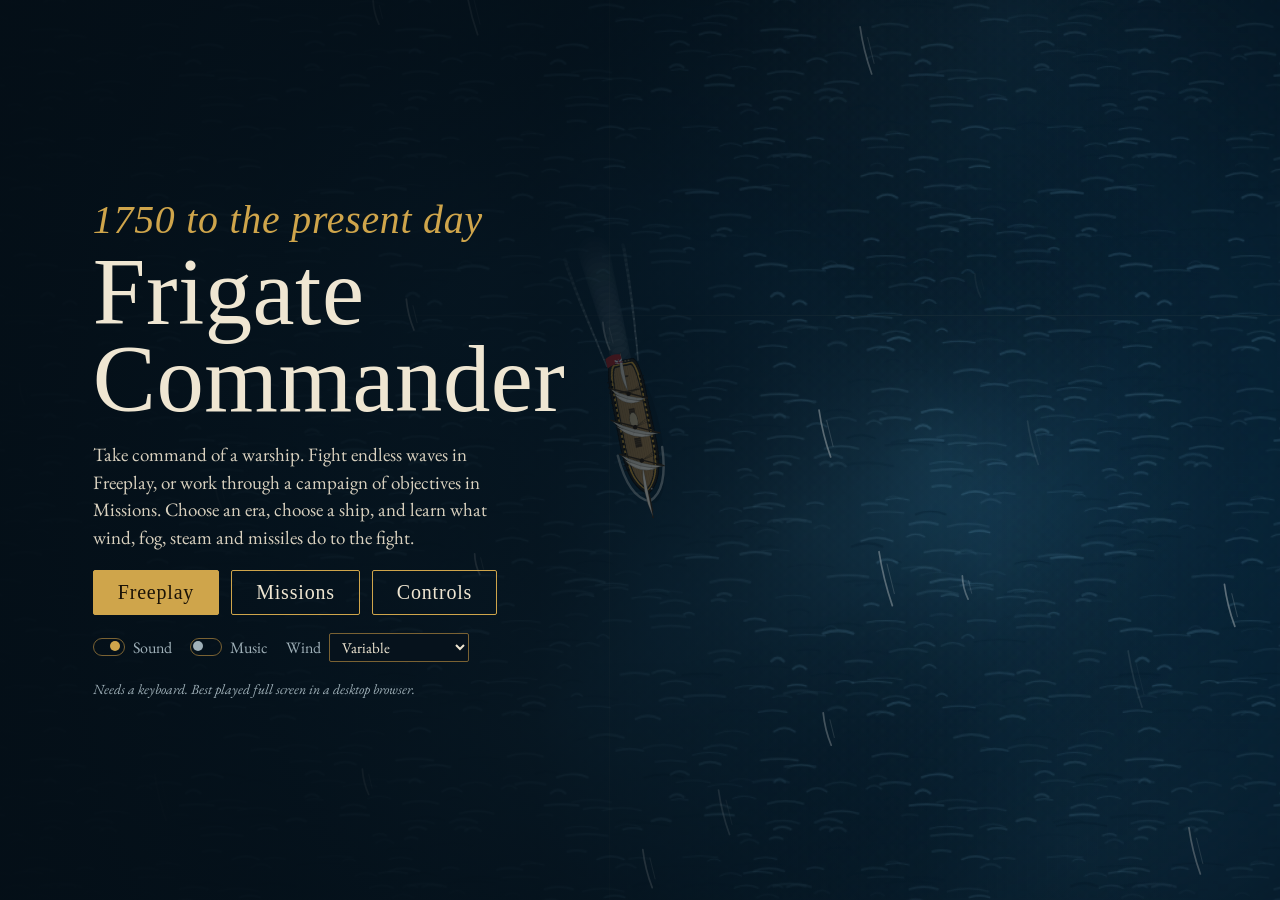
==== commit 84e2f257: "feat(shipit): helicopter strike, close-in guns vs shells, electronic jamming - Helicopter strike and" ====
--- a/shipit/index.html
+++ b/shipit/index.html
@@ -175,22 +175,32 @@
 
   <section class="panel" id="guns" aria-label="Guns and repairs">
     <div class="gauge" id="gPort">
-      <div class="row"><span class="lbl"><kbd>Q</kbd> <span id="lblQ">Port guns</span></span></div>
+      <div class="row"><span class="lbl"><kbd id="kPort">Q</kbd> <span id="lblQ">Port guns</span></span></div>
       <div class="bar"><i></i></div>
       <div class="row"><b class="state">Ready</b></div>
     </div>
     <div class="gauge" id="gRep">
-      <div class="row"><span class="lbl"><kbd>R</kbd> <span id="lblR">Repair</span></span></div>
+      <div class="row"><span class="lbl"><kbd id="kRep">R</kbd> <span id="lblR">Repair</span></span></div>
       <div class="bar"><i></i></div>
       <div class="row"><b class="state">Ready</b></div>
     </div>
     <div class="gauge" id="gStar">
-      <div class="row"><span class="lbl"><kbd>E</kbd> <span id="lblE">Starboard</span></span></div>
+      <div class="row"><span class="lbl"><kbd id="kStar">E</kbd> <span id="lblE">Starboard</span></span></div>
       <div class="bar"><i></i></div>
       <div class="row"><b class="state">Ready</b></div>
     </div>
     <div class="gauge" id="gDecoy" hidden>
-      <div class="row"><span class="lbl"><kbd>X</kbd> Decoys</span></div>
+      <div class="row"><span class="lbl"><kbd id="kDecoy">X</kbd> Decoys</span></div>
+      <div class="bar"><i></i></div>
+      <div class="row"><b class="state">Ready</b></div>
+    </div>
+    <div class="gauge" id="gHeli" hidden>
+      <div class="row"><span class="lbl"><kbd id="kHeli">H</kbd> Helicopter</span></div>
+      <div class="bar"><i></i></div>
+      <div class="row"><b class="state">Ready</b></div>
+    </div>
+    <div class="gauge" id="gJam" hidden>
+      <div class="row"><span class="lbl"><kbd id="kJam">J</kbd> Jammer</span></div>
       <div class="bar"><i></i></div>
       <div class="row"><b class="state">Ready</b></div>
     </div>
@@ -474,7 +484,7 @@
     lay:     { sup: [-0.06, 0.12], vls: [[0.18, 0.27], [-0.32, -0.20]], vlsX: -0.26, ciws: [0.08, -0.30], fun: [-0.12, -0.18], heli: -0.40 },
     startLine: 'General quarters. Radar contacts closing.', lost: 'USS Arleigh Burke has been lost',
     foes: { l: 'fac', m: 'corvette', h: 'destroyer' }, waveScale: 0.6,
-    card: { year: '1991–today', cls: 'Arleigh Burke-class guided-missile destroyer, US Navy',
+    card: { special: 'Helicopter strike and jamming, once a round each. Phalanx also shoots down incoming shells.', year: '1991–today', cls: 'Arleigh Burke-class guided-missile destroyer, US Navy',
       blurb: 'The balanced all-rounder: a 5-inch gun, eight anti-ship missiles and Aegis air defence with SM-2 interceptors and Phalanx.',
       perk: 'Layered defence: SM-2 at long range, Phalanx close in.', stats: { speed: 4, guns: 3, missiles: 3, air: 4, hull: 3 } } },
   zumwalt: { era: 'modern', playable: true, name: 'USS Zumwalt', tag: 'DDG-1000 · stealth destroyer', label: 'Destroyer',
@@ -485,29 +495,29 @@
     lay:     { sup: [-0.14, 0.08], supW: 0.34, facets: true, vls: [[0.0, 0.12], [-0.30, -0.20]], vlsX: -0.05, heli: -0.38 },
     startLine: 'Stealth hull, guns trained. Hold the long range.', lost: 'USS Zumwalt has been lost',
     foes: { l: 'fac', m: 'corvette', h: 'destroyer' }, waveScale: 0.6,
-    card: { year: '2016–today', cls: 'Zumwalt-class stealth destroyer, US Navy',
+    card: { special: 'Helicopter strike and jamming, once a round each. Stealth hull, but no close-in gun.', year: '2016–today', cls: 'Zumwalt-class stealth destroyer, US Navy',
       blurb: 'A wave-piercing stealth hull and two 155 mm Advanced Gun Systems that outrange everything afloat. Little close-in defence beyond ESSM.',
       perk: 'Low radar signature: 45% of incoming missiles lose their lock.', stats: { speed: 3, guns: 5, missiles: 3, air: 2, hull: 5 } } },
   ticonderoga: { era: 'modern', playable: true, name: 'USS Ticonderoga', tag: 'CG-47 · Aegis cruiser', label: 'Cruiser',
     hp: 600, L: 172, B: 24, maxSpeed: 195, kn: 32, turn: 0.58, flag: 'US',
     gun:     { mounts: [0.34, -0.31], dmg: 10, burst: 3, reload: 3.0, range: 900, speed: 850, spread: 0.050 },
-    missile: { stock: 8, salvo: 2, reload: 20, range: 2000, speed: 480, dmg: 62, turn: 2.0 },
+    missile: { stock: 8, salvo: 3, reload: 20, range: 2000, speed: 480, dmg: 62, turn: 2.0 },
     def:     { ciwsR: 240, ciwsL: 1.5, samR: 1100, samL: 0.85, samCh: 3, stealth: 0 },
     lay:     { sup: [-0.08, 0.12], vls: [[0.19, 0.28], [-0.24, -0.15]], vlsX: -0.20, ciws: [0.10, -0.36], fun: [-0.12, -0.17], heli: -0.42 },
     startLine: 'Aegis tracking. Air picture is yours.', lost: 'USS Ticonderoga has been lost',
     foes: { l: 'fac', m: 'corvette', h: 'destroyer' }, waveScale: 0.65,
-    card: { year: '1983–today', cls: 'Ticonderoga-class guided-missile cruiser, US Navy',
+    card: { special: 'Helicopter strike and jamming, once a round each. Missiles fire in threes. Phalanx also shoots down shells.', year: '1983–today', cls: 'Ticonderoga-class guided-missile cruiser, US Navy',
       blurb: 'Two 5-inch guns and the heaviest air defence in the fleet. SPY-1 radar and SM-2 missiles can swat down a big salvo.',
       perk: 'Three simultaneous SAM engagements.', stats: { speed: 4, guns: 4, missiles: 3, air: 5, hull: 4 } } },
   type45: { era: 'modern', playable: true, name: 'HMS Daring', tag: 'Type 45 · air-defence destroyer', label: 'Destroyer',
     hp: 480, L: 152, B: 21, maxSpeed: 180, kn: 29, turn: 0.66, flag: 'UK',
     gun:     { mounts: [0.30], dmg: 11, burst: 3, reload: 2.6, range: 880, speed: 840, spread: 0.050 },
-    missile: { stock: 8, salvo: 2, reload: 20, range: 1900, speed: 470, dmg: 60, turn: 2.0 },
+    missile: { stock: 8, salvo: 1, reload: 12, range: 1900, speed: 470, dmg: 60, turn: 2.0 },
     def:     { ciwsR: 230, ciwsL: 1.4, samR: 1100, samL: 0.95, samCh: 3, stealth: 0 },
     lay:     { sup: [-0.04, 0.12], vls: [[0.18, 0.27]], vlsX: -0.04, ciws: [0.10, -0.30], fun: [-0.14, -0.20], heli: -0.38 },
     startLine: 'Sea Viper ready. Contacts on the plot.', lost: 'HMS Daring has been lost',
     foes: { l: 'fac', m: 'corvette', h: 'destroyer' }, waveScale: 0.55,
-    card: { year: '2009–today', cls: 'Type 45 (Daring-class) destroyer, Royal Navy',
+    card: { special: 'Helicopter strike and jamming, once a round each. Quick single missiles. Phalanx also shoots down shells.', year: '2009–today', cls: 'Type 45 (Daring-class) destroyer, Royal Navy',
       blurb: 'Built to kill aircraft and missiles. Lightly armed for a destroyer and thin-skinned, but nothing in the game protects its flock better.',
       perk: 'Sea Viper: highest SAM kill rate, three channels.', stats: { speed: 4, guns: 2, missiles: 3, air: 5, hull: 2 } } },
   sejong: { era: 'modern', playable: true, name: 'ROKS Sejong the Great', tag: 'DDG-991 · Aegis destroyer', label: 'Destroyer',
@@ -518,7 +528,7 @@
     lay:     { sup: [-0.06, 0.12], vls: [[0.17, 0.27], [-0.32, -0.20]], vlsX: -0.26, ciws: [0.08, -0.30], fun: [-0.12, -0.18], heli: -0.40 },
     startLine: 'Aegis online. Hostile surface group inbound.', lost: 'ROKS Sejong the Great has been lost',
     foes: { l: 'fac', m: 'corvette', h: 'destroyer' }, waveScale: 0.6,
-    card: { year: '2008–today', cls: 'Sejong the Great-class destroyer, Republic of Korea Navy',
+    card: { special: 'Helicopter strike and jamming, once a round each. Phalanx also shoots down incoming shells.', year: '2008–today', cls: 'Sejong the Great-class destroyer, Republic of Korea Navy',
       blurb: 'One of the most heavily armed destroyers afloat. A deep anti-ship magazine and a full Aegis suite make it the best at opening a fight from range.',
       perk: 'Largest missile magazine: twelve rounds.', stats: { speed: 4, guns: 3, missiles: 5, air: 4, hull: 3 } } },
   type055: { era: 'modern', playable: true, name: 'PLAN Nanchang', tag: 'Type 055 · large destroyer', label: 'Destroyer',
@@ -529,7 +539,7 @@
     lay:     { sup: [-0.08, 0.12], supW: 0.32, vls: [[0.17, 0.27], [-0.32, -0.20]], vlsX: -0.26, ciws: [0.06, -0.30], fun: [-0.14, -0.20], heli: -0.40 },
     startLine: 'Weapons free. Open the engagement.', lost: 'PLAN Nanchang has been lost',
     foes: { l: 'fac', m: 'corvette', h: 'destroyer' }, waveScale: 0.65,
-    card: { year: '2020–today', cls: 'Type 055 (Renhai-class) destroyer, PLA Navy',
+    card: { special: 'Helicopter strike and jamming, once a round each. Its missiles are fast, so few are shot down.', year: '2020–today', cls: 'Type 055 (Renhai-class) destroyer, PLA Navy',
       blurb: 'The largest hull of the group, with a 130 mm gun and a fast supersonic anti-ship missile that spends little time in a defender’s range.',
       perk: 'Much faster missiles: far fewer get shot down.', stats: { speed: 4, guns: 4, missiles: 4, air: 3, hull: 5 } } },
 };
@@ -1044,6 +1054,7 @@
 let cam = { x: 0, y: 0 }, shake = 0, arcVis = 0, lastFire = -99, hurt = 0, lastIntercept = -99;
 let enemyAcc = 1, enemyReload = 1;
 let gameMode = 'free', mis = null, fogs = [], squall = { t: 0, next: 60 };
+let roundUses = { heli: 1, jam: 1 }, jamT = 0;   // missile-age once-a-round abilities; refilled each round
 let currentShip = 'resolute', currentEra = 'sail', seaBase = ERA_SEA.sail;
 const bests = {};
 const bestKey = id => id === 'resolute' ? 'frigate-best' : 'frigate-best-' + id;
@@ -1102,6 +1113,7 @@
   fogs = Array.from({ length: 3 }, () => newFog(player));
   squall = { t: 0, next: rand(50, 80) };
   mis = null;
+  resetRound();
   wave = 0; cleared = 0; score = 0; sunk = 0; pending = []; intermission = 0; overTimer = -1;
   enemyAcc = 1; enemyReload = 1;
 }
@@ -1179,6 +1191,7 @@
 }
 function startWave(n) {
   wave = n;
+  resetRound();
   enemyAcc = Math.max(0.72, 1 - Math.max(0, n - 3) * 0.04);
   enemyReload = Math.max(0.8, 1 - Math.max(0, n - 3) * 0.03);
   const base = rand(-Math.PI, Math.PI);
@@ -1209,6 +1222,9 @@
   comp.forEach((kind, k) => pending.push({ kind, t: 0.6 + k * 1.4, ang: base + (k - (comp.length - 1) / 2) * 0.55 + rand(-0.12, 0.12) }));
 }
 
+/* A round is one freeplay wave or one mission. The helicopter and the jammer refill at the start of each. */
+function resetRound() { roundUses = { heli: 1, jam: 1 }; jamT = 0; }
+
 /* ---------- Missions ----------
    The campaign runs its six objectives in order. Each has its own win and loss condition, and a
    finished mission resupplies the ship before the next one begins. */
@@ -1216,6 +1232,7 @@
   const def = MISSIONS[i], foes = CLASSES[currentShip].foes, duel = DUEL[currentEra], base = rand(-Math.PI, Math.PI);
   const spread = (k, n) => base + (k - (n - 1) / 2) * 0.6;
   mis = { idx: i, t: 0, spawnT: 1, targets: 0, done: false, next: 0 };
+  resetRound();
   pending = [];
   if (def.type === 'intercept') {
     for (let k = 0; k < def.count; k++) pending.push({ kind: duel.kind, t: 1 + k * 1.5, ang: spread(k, def.count), opts: { hpX: duel.hpX, turnX: duel.turnX, target: true, flee: true } });
@@ -1282,6 +1299,8 @@
   { id: 'target', label: 'Cycle target lock (missile age)', def: 'Tab' },
   { id: 'decoy', label: 'Deploy decoy cloud (missile age)', def: 'KeyX' },
   { id: 'rearm', label: 'Rearm missiles (missile age)', def: 'KeyV' },
+  { id: 'heli', label: 'Helicopter strike (missile age, once a round)', def: 'KeyH' },
+  { id: 'jam', label: 'Electronic jamming (missile age, once a round)', def: 'KeyJ' },
   { id: 'pause', label: 'Pause', def: 'KeyP' },
   { id: 'fullscreen', label: 'Fullscreen', def: 'KeyF' },
   { id: 'music', label: 'Music on / off', def: 'KeyM' },
@@ -1331,6 +1350,8 @@
     case 'decoy': if (isModern(player)) tryDecoy(true); break;
     case 'rearm': if (isModern(player)) tryRearm(); break;
     case 'repair': tryRepair(); break;
+    case 'heli': if (isModern(player)) tryHeli(true); break;
+    case 'jam': if (isModern(player)) tryJam(true); break;
   }
 }
 function setSail(i) {
@@ -1398,6 +1419,24 @@
   if (p.missiles >= m.stock) { toast('Magazine is full'); return; }
   p.rearm = 10;
   toast('Rearming: cells locked and speed cut for 10s. Open the range first');
+}
+// The helicopter flies one homing strike a round: a fast missile launched from the deck.
+function tryHeli(report) {
+  const p = player;
+  if (roundUses.heli <= 0) { if (report) toast('Helicopter has already flown this round'); return false; }
+  const tgt = lockedTarget(p) || nearestHostile(p, 4000);
+  if (!tgt) { if (report) toast('No target in helicopter reach'); return false; }
+  missiles.push({ x: p.x, y: p.y, h: Math.atan2(tgt.y - p.y, tgt.x - p.x), spd: 320, turn: 2.4, t: 0, life: 16, tgt, owner: p, faction: 0, dmg: 46, loseAt: Infinity, lost: false, trailT: 0, dead: false });
+  roundUses.heli = 0;
+  if (report) toast('Helicopter away: homing strike inbound');
+  return true;
+}
+// Electronic jamming: for a few seconds, enemy missiles close to you lose their lock.
+function tryJam(report) {
+  if (roundUses.jam <= 0) { if (report) toast('Jammer already used this round'); return false; }
+  roundUses.jam = 0; jamT = 8;
+  if (report) toast('Jamming: missiles near you lose their lock for 8s');
+  return true;
 }
 function tryRepair() {
   const p = player, sail = p.c.era === 'sail';
@@ -1575,6 +1614,7 @@
     m.t += dt;
     if (m.t > m.loseAt) m.lost = true;
     if (m.tgt && m.tgt.isDecoy && m.tgt.t > m.tgt.life) m.lost = true;   // the cloud has dispersed
+    if (jamT > 0 && m.faction === 1 && Math.hypot(m.x - player.x, m.y - player.y) < 1000) m.lost = true;   // jamming
     // a blooming decoy of the other side may seduce the seeker as it passes through
     if (!m.lost && !(m.tgt && m.tgt.isDecoy)) {
       for (const d of decoys) {
@@ -1637,6 +1677,14 @@
     const d = s.c.def;
     if (!d || s.sinking || (!d.ciwsR && !d.samR)) continue;
     let samBusy = 0;
+    // close-in guns also engage the other side's shells, which cross the gate faster than missiles
+    for (const b of balls) {
+      if (!d.ciwsR || b.dead || b.faction === (s.isPlayer ? 0 : 1)) continue;
+      if (Math.hypot(b.x - s.x, b.y - s.y) >= d.ciwsR) continue;
+      let hz = d.ciwsL * 1.5;
+      if (s.isPlayer) hz = Math.abs(angNorm(Math.atan2(b.y - s.y, b.x - s.x) - s.ciwsAng)) < 0.35 ? d.ciwsL * 3 : 0;
+      if (hz > 0 && Math.random() < 1 - Math.exp(-hz * dt)) intercept(s, b, 'ciws');
+    }
     for (const m of missiles) {
       if (m.dead || m.tgt !== s) continue;
       const dist = Math.hypot(m.x - s.x, m.y - s.y);
@@ -1660,7 +1708,7 @@
   for (let k = 0; k < 4; k++) addP('smoke', m.x, m.y, rand(-25, 25), rand(-25, 25), rand(1, 2), rand(3, 6), { grow: 7, col: '#8e8a84', a0: 0.5 });
   const [vol, pan] = audioPos(m.x, m.y);
   if (kind === 'ciws') Snd.ciws(0.22 * vol, pan); else Snd.boom(0.28 * vol, pan);
-  if (s.isPlayer && T - lastIntercept > 1.2) { lastIntercept = T; toast(kind === 'ciws' ? 'Close-in guns splash a missile' : 'Missile intercepted'); }
+  if (s.isPlayer && T - lastIntercept > 1.2) { lastIntercept = T; toast(kind === 'ciws' ? `Close-in guns splash a ${m.kind === 'ball' || m.kind === 'shell' ? 'shell' : 'missile'}` : 'Missile intercepted'); }
 }
 
 function audioPos(x, y) {
@@ -1758,6 +1806,7 @@
 function update(dt) {
   T += dt;
   if (mode === 'play') updateSquall(dt);
+  if (jamT > 0) jamT = Math.max(0, jamT - dt);
   // wind direction slowly backs and veers; wind speed gusts and settles
   windTimer -= dt;
   if (windTimer <= 0) { windTarget = windFrom + rand(-0.6, 0.6); windTimer = rand(25, 45); }
@@ -2057,6 +2106,7 @@
 function updateBalls(dt) {
   for (let i = balls.length - 1; i >= 0; i--) {
     const b = balls[i];
+    if (b.dead) { balls.splice(i, 1); continue; }
     b.t += dt; b.x += b.vx * dt; b.y += b.vy * dt; b.dist += b.sp * dt;
     let hit = false;
     if (b.t > 0.03) {
@@ -2758,7 +2808,7 @@
 const hud = {
   hpNum: $('hpNum'), hpBar: $('hpBar'), sail: $('sailTxt'), spd: $('spdTxt'), pos: $('posTxt'),
   wave: $('waveTxt'), left: $('leftTxt'), sunk: $('sunkTxt'), score: $('scoreTxt'), wind: $('windTxt'),
-  gPort: $('gPort'), gStar: $('gStar'), gRep: $('gRep'),
+  gPort: $('gPort'), gStar: $('gStar'), gRep: $('gRep'), gHeli: $('gHeli'), gJam: $('gJam'),
   tgt: $('tgtTxt'), obj: $('objTxt'), tallyLbl: $('tallyLbl'), gDecoy: $('gDecoy'), tag: $('shipTag'), name: $('shipName'), sailLbl: $('sailLbl'), lblQ: $('lblQ'), lblE: $('lblE'), lblR: $('lblR'), threat: $('threat'),
 };
 let hudT = 0;
@@ -2768,6 +2818,9 @@
   hud.lblQ.textContent = c.mode === 'modern' ? 'Guns' : c.turrets ? 'Port turrets' : 'Port guns';
   hud.lblE.textContent = c.mode === 'modern' ? 'Missiles' : c.turrets ? 'Stbd turrets' : 'Starboard';
   hud.lblR.textContent = c.era === 'sail' ? 'Repair' : 'Damage control';
+  $('kPort').textContent = keyName(KEYS.fireL); $('kStar').textContent = keyName(KEYS.fireR);
+  $('kRep').textContent = keyName(KEYS.repair); $('kDecoy').textContent = keyName(KEYS.decoy);
+  $('kHeli').textContent = keyName(KEYS.heli); $('kJam').textContent = keyName(KEYS.jam);
   hud.gDecoy.hidden = c.mode !== 'modern';
   hud.tgt.hidden = c.mode !== 'modern';
 }
@@ -2819,6 +2872,14 @@
       else setGauge(el, 1, 'Ready', 'ready');
     }
   }
+  hud.gHeli.hidden = hud.gJam.hidden = !isModern(p);
+  if (isModern(p)) {
+    if (roundUses.heli > 0) setGauge(hud.gHeli, 1, 'Ready · once a round', 'ready');
+    else setGauge(hud.gHeli, 0, 'Flown this round', 'off');
+    if (jamT > 0) setGauge(hud.gJam, jamT / 8, `Jamming ${jamT.toFixed(1)}s`, 'busy');
+    else if (roundUses.jam > 0) setGauge(hud.gJam, 1, 'Ready · once a round', 'ready');
+    else setGauge(hud.gJam, 0, 'Used this round', 'off');
+  }
   if (p.repairing > 0) setGauge(hud.gRep, 1 - p.repairing / REPAIR_TIME, `Repairing ${p.repairing.toFixed(1)}s`, 'busy');
   else if (p.repairCd > 0) setGauge(hud.gRep, 1 - p.repairCd / REPAIR_CD, `Cooldown ${Math.ceil(p.repairCd)}s`, 'off');
   else setGauge(hud.gRep, 1, p.hp >= p.maxHp ? 'Hull sound' : 'Ready', 'ready');
@@ -2887,6 +2948,7 @@
     const best = bests[id] || 0;
     b.append(el('span', best ? 'bst' : 'num lbl', best ? `Best ${best.toLocaleString('en-GB')}` : String(i + 1)));
     b.append(el('span', 'yr', card.year), el('span', 'pn', c.name), el('span', 'pc', card.cls), el('span', 'pd', card.blurb), el('span', 'perk', card.perk));
+    if (card.special) b.append(el('span', 'pc', card.special));
     const mt = el('div', 'mt');
     for (const [k, label] of METERS) if (card.stats[k] != null) mt.append(el('span', null, label), pips(card.stats[k]));
     b.append(mt);
@@ -2905,7 +2967,7 @@
     [[key('sailDown')], sail ? 'Take in sail' : 'Engines down'],
     [[key('turnPort'), key('turnStbd')], 'Turn to port / starboard'],
   ];
-  if (modern) rows.push([[key('fireL')], 'Fire the guns at the nearest hostile, any bearing'], [[key('fireR')], 'Launch an anti-ship missile salvo'], [[key('slewPort'), key('slewStbd')], 'Slew the close-in gun (CIWS)'], [[key('rearm')], 'Rearm missiles (10s, slow, cells locked)'], [[key('target')], 'Cycle your target lock'], [[key('decoy')], 'Deploy a decoy cloud'], [[key('fireAll')], 'Fire guns and missiles']);
+  if (modern) rows.push([[key('fireL')], 'Fire the guns at the nearest hostile, any bearing'], [[key('fireR')], 'Launch an anti-ship missile salvo'], [[key('slewPort'), key('slewStbd')], 'Slew the close-in gun (CIWS)'], [[key('rearm')], 'Rearm missiles (10s, slow, cells locked)'], [[key('target')], 'Cycle your target lock'], [[key('decoy')], 'Deploy a decoy cloud'], [[key('heli')], 'Helicopter strike: one homing missile, once a round'], [[key('jam')], 'Electronic jamming: nearby missiles lose their lock for 8s, once a round'], [[key('fireAll')], 'Fire guns and missiles']);
   else rows.push([[key('fireL')], 'Fire the port ' + (c.turrets ? 'turrets' : 'broadside') + ' (left)'], [[key('fireR')], 'Fire the starboard ' + (c.turrets ? 'turrets' : 'broadside') + ' (right)'], [[key('fireAll')], 'Fire every loaded ' + (c.turrets ? 'battery' : 'broadside')]);
   rows.push([[key('repair')], sail ? 'Repair the hull' : 'Damage control: repair the hull'], [['Esc', key('pause')], 'Pause'], [[key('fullscreen'), key('music')], 'Fullscreen · music']);
   const o = $('orders'); o.textContent = '';
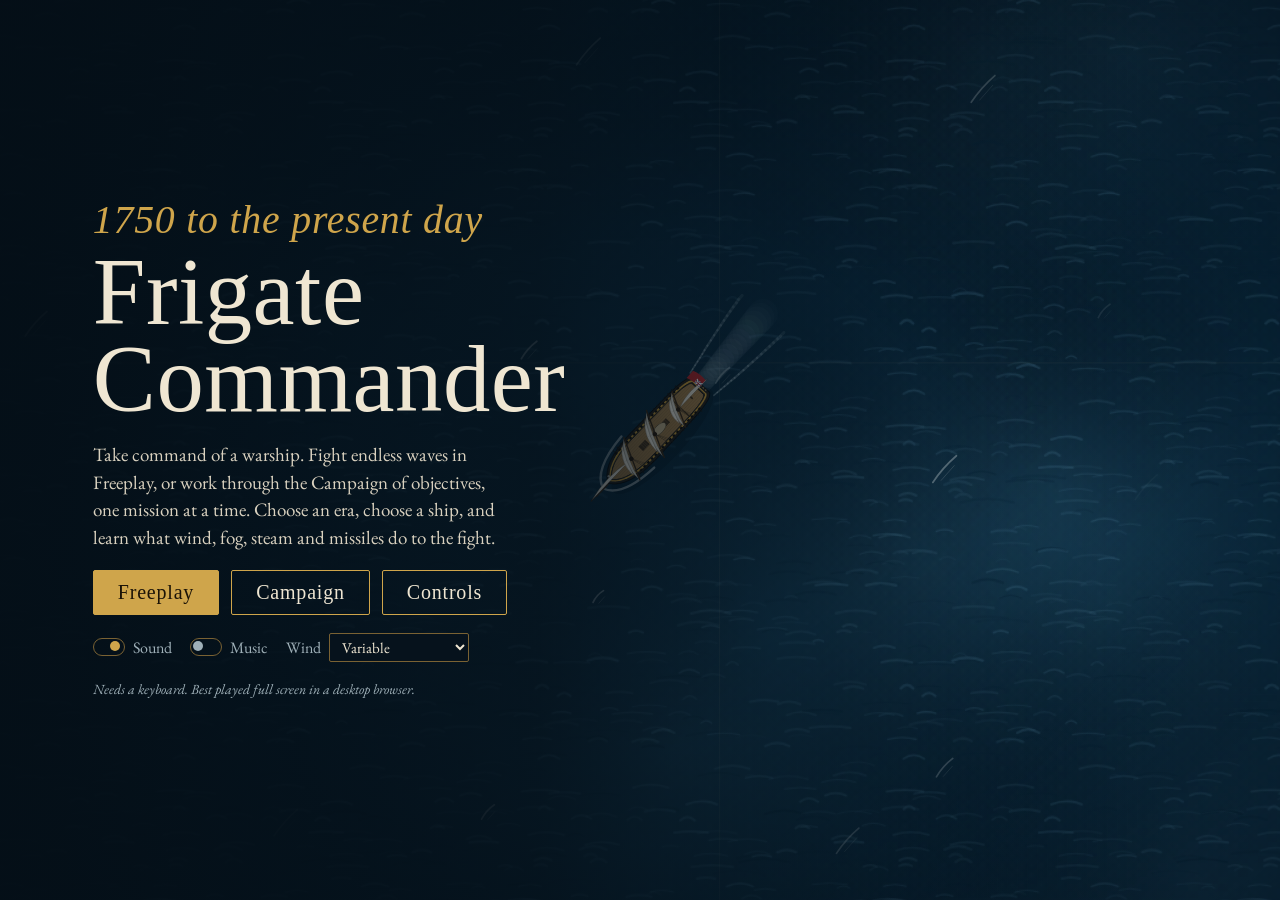
==== commit 4883a348: "feat(shipit): campaign mode with mission map, debriefs and six more missions" ====
--- a/shipit/index.html
+++ b/shipit/index.html
@@ -108,6 +108,7 @@
 .stats{display:grid;grid-template-columns:1fr 1fr;gap:6px 20px;font-size:18px;width:100%;text-align:left}
 .stats .v{text-align:right;font-weight:600}
 .stats .big{font-size:26px;color:var(--brass)}
+.pcard:disabled{opacity:.4;cursor:not-allowed}
 
 /* ---------- Era and ship pickers ---------- */
 .screen.pick{justify-content:center;align-items:flex-start;background:rgba(4,14,22,.9)}
@@ -220,10 +221,10 @@
 <div class="screen" id="menu">
   <div class="card">
     <h1><em>1750 to the present day</em>Frigate Commander</h1>
-    <p class="lede">Take command of a warship. Fight endless waves in Freeplay, or work through a campaign of objectives in Missions. Choose an era, choose a ship, and learn what wind, fog, steam and missiles do to the fight.</p>
+    <p class="lede">Take command of a warship. Fight endless waves in Freeplay, or work through the Campaign of objectives, one mission at a time. Choose an era, choose a ship, and learn what wind, fog, steam and missiles do to the fight.</p>
     <div class="btns">
       <button class="btn primary" id="bStart" type="button">Freeplay</button>
-      <button class="btn" id="bMissions" type="button">Missions</button>
+      <button class="btn" id="bMissions" type="button">Campaign</button>
       <button class="btn" id="bControls" type="button">Controls</button>
     </div>
     <div class="toggles">
@@ -261,6 +262,15 @@
   </div>
 </div>
 
+<!-- Campaign map -->
+<div class="screen pick" id="campaign" hidden>
+  <div class="card">
+    <div class="head"><div class="eyebrow" id="campEra">Campaign</div><h2 class="title">Choose your mission</h2></div>
+    <div class="picks" id="missionPicks"></div>
+    <div class="btns"><button class="btn" id="bCampBack" type="button">Back</button></div>
+  </div>
+</div>
+
 <!-- Controls -->
 <div class="screen" id="controls" hidden>
   <div class="card">
@@ -290,6 +300,25 @@
       <button class="btn primary" id="bResume" type="button">Resume</button>
       <button class="btn" id="bRestart" type="button">Restart</button>
       <button class="btn" id="bMenu" type="button">Main Menu</button>
+    </div>
+  </div>
+</div>
+
+<!-- Mission debrief -->
+<div class="screen center" id="debrief" hidden>
+  <div class="card">
+    <div class="eyebrow" id="dEye">Mission accomplished</div>
+    <h2 class="title" id="dTitle"></h2>
+    <p class="lede" id="dText"></p>
+    <div class="stats">
+      <span class="lbl">Score</span><span class="v big" id="dScore">0</span>
+      <span class="lbl">Enemy ships sunk</span><span class="v" id="dSunk">0</span>
+      <span class="lbl">Hull remaining</span><span class="v" id="dHull">0%</span>
+    </div>
+    <div class="btns">
+      <button class="btn primary" id="dNext" type="button">Next Mission</button>
+      <button class="btn" id="dRetry" type="button">Replay</button>
+      <button class="btn" id="dMap" type="button">Campaign Map</button>
     </div>
   </div>
 </div>
@@ -380,18 +409,44 @@
    her escort before the time runs out. */
 const MISSIONS = [
   { name: 'Hold the line', type: 'hold', secs: 120, every: 26, tier: 2,
-    brief: 'Fleets come in until the bell. Keep afloat for two minutes and clear each one.' },
+    brief: 'Fleets come in until the bell. Keep afloat for two minutes and clear each one.',
+    win: 'The line held. Two minutes of fleets, and the sea is quiet again.' },
   { name: 'Run down the runner', type: 'intercept', secs: 150, count: 1, lost: 'the runner got clear',
-    brief: 'A fast ship is breaking for open water. Sink her before she gets clear.' },
+    brief: 'A fast ship is breaking for open water. Sink her before she gets clear.',
+    win: 'The runner is on the bottom and her cargo never reached port.' },
   { name: 'Sink the flagship', type: 'flagship', secs: 240, escorts: 2, lost: 'the flagship got clear',
-    brief: 'The enemy flagship leads a small squadron. Sink her and her escort.' },
+    brief: 'The enemy flagship leads a small squadron. Sink her and her escort.',
+    win: 'The flagship is gone, and her squadron with her.' },
   { name: 'Hold longer', type: 'hold', secs: 180, every: 22, tier: 3,
-    brief: 'Bigger fleets and no respite. Three minutes, and clear each one.' },
+    brief: 'Bigger fleets and no respite. Three minutes, and clear each one.',
+    win: 'Three minutes under fire, and the line still stands.' },
   { name: 'Run down the pair', type: 'intercept', secs: 170, count: 2, lost: 'a runner got clear',
-    brief: 'Two fast ships are running for it, one to each side.' },
+    brief: 'Two fast ships are running for it, one to each side.',
+    win: 'Both runners are sunk. Nothing got clear.' },
   { name: 'The last squadron', type: 'flagship', secs: 260, escorts: 4, lost: 'the flagship got clear',
-    brief: 'The flagship has her escort. Take them down and the campaign is yours.' },
+    brief: 'The flagship has her escort. Take them down before she gets clear.',
+    win: 'The last squadron is sunk. Only the far coast remains.' },
+  { name: 'The relentless tide', type: 'hold', secs: 150, every: 20, tier: 4,
+    brief: 'The enemy has stopped waiting for orders. Fleets arrive every twenty seconds. Hold for two and a half minutes.',
+    win: 'Wave after wave broke on your line, and the line held.' },
+  { name: 'Three to the open sea', type: 'intercept', secs: 200, count: 3, lost: 'a runner got clear',
+    brief: 'Three fast ships are scattering for open water. Catch and sink all of them.',
+    win: 'All three runners are at the bottom. The coast is safe for now.' },
+  { name: 'Flagship at anchor', type: 'flagship', secs: 230, escorts: 3, lost: 'the flagship got clear',
+    brief: 'The enemy flagship has anchored under a fort with three escorts. Take her before the tide turns.',
+    win: 'The anchored flagship went down under the fort guns.' },
+  { name: 'The long watch', type: 'hold', secs: 240, every: 18, tier: 4,
+    brief: 'No respite and no bell until the end. Four minutes of fleets, and clear each one.',
+    win: 'Four minutes of relentless fire, and you are still afloat.' },
+  { name: 'Hunt the raiders', type: 'intercept', secs: 180, count: 4, lost: 'a raider got clear',
+    brief: 'Four raiders are running for three different havens. Stop them all before one gets clear.',
+    win: 'Four raiders sunk. The merchant lanes are open again.' },
+  { name: 'The final reckoning', type: 'flagship', secs: 300, escorts: 5, lost: 'the flagship got clear',
+    brief: 'The enemy admiral flies his flag in a squadron of five. Sink the admiral and the sea is yours.',
+    win: 'The admiral is gone, and the campaign is yours.' },
 ];
+const TYPE_LABEL = { hold: 'Defence', intercept: 'Intercept', flagship: 'Strike the flagship' };
+const CAMPAIGN_KEY = 'shipit-campaign';
 
 const CLASSES = {
   /* ---------- Age of Sail, 1750 to 1815 ---------- */
@@ -1053,7 +1108,7 @@
 let wave = 0, cleared = 0, score = 0, sunk = 0, pending = [], intermission = 0, overTimer = -1;
 let cam = { x: 0, y: 0 }, shake = 0, arcVis = 0, lastFire = -99, hurt = 0, lastIntercept = -99;
 let enemyAcc = 1, enemyReload = 1;
-let gameMode = 'free', mis = null, fogs = [], squall = { t: 0, next: 60 };
+let gameMode = 'free', mis = null, fogs = [], squall = { t: 0, next: 60 }, selectedMission = 0;
 let roundUses = { heli: 1, jam: 1 }, jamT = 0;   // missile-age once-a-round abilities; refilled each round
 let currentShip = 'resolute', currentEra = 'sail', seaBase = ERA_SEA.sail;
 const bests = {};
@@ -1232,6 +1287,7 @@
   const def = MISSIONS[i], foes = CLASSES[currentShip].foes, duel = DUEL[currentEra], base = rand(-Math.PI, Math.PI);
   const spread = (k, n) => base + (k - (n - 1) / 2) * 0.6;
   mis = { idx: i, t: 0, spawnT: 1, targets: 0, done: false, next: 0 };
+  selectedMission = i;
   resetRound();
   pending = [];
   if (def.type === 'intercept') {
@@ -1243,13 +1299,11 @@
   showBanner(`Mission ${i + 1} of ${MISSIONS.length}: ${def.name}`, def.brief);
 }
 function missionLogic(dt) {
+  if (mode !== 'play') return;
   const def = MISSIONS[mis.idx];
   if (mis.done) {
     mis.next -= dt;
-    if (mis.next <= 0) {
-      if (mis.idx + 1 < MISSIONS.length) startMission(mis.idx + 1);
-      else gameOver('The campaign is won. The sea is yours');
-    }
+    if (mis.next <= 0) showDebrief(true);
     return;
   }
   mis.t += dt;
@@ -1259,13 +1313,73 @@
   }
   const clear = pending.length === 0 && !ships.some(s => !s.isPlayer && !s.sinking);
   if (def.type === 'hold' ? mis.t >= def.secs && clear : mis.targets > 0 && clear) return completeMission();
-  if (def.type !== 'hold' && mis.t >= def.secs) gameOver(`Mission failed: ${def.lost}`);
+  if (def.type !== 'hold' && mis.t >= def.secs) return failMission(`Mission failed: ${def.lost}`);
 }
 function completeMission() {
   const def = MISSIONS[mis.idx], bonus = 400 + 200 * mis.idx, r = resupply(0.2, 0.6);
-  mis.done = true; mis.next = 6;
+  mis.done = true; mis.next = 3.5;
   cleared = mis.idx + 1; score += bonus;
+  saveCampaign(currentEra, mis.idx, score);
   showBanner(`${def.name} complete`, `+${bonus} · ${player.c.era === 'sail' ? 'carpenters patch' : 'repair crews restore'} ${r.heal} hull${r.extra}`);
+}
+function failMission(reason) {
+  mode = 'end';
+  showDebrief(false, reason);
+}
+/* ---------- Campaign map and progress, kept per era ---------- */
+function loadCampaign(era) {
+  try { return (JSON.parse(localStorage.getItem(CAMPAIGN_KEY) || '{}') || {})[era] || {}; } catch (e) { return {}; }
+}
+function saveCampaign(era, idx, value) {
+  try {
+    const all = JSON.parse(localStorage.getItem(CAMPAIGN_KEY) || '{}') || {};
+    all[era] = all[era] || {};
+    all[era][idx] = Math.max(all[era][idx] || 0, value);
+    localStorage.setItem(CAMPAIGN_KEY, JSON.stringify(all));
+  } catch (e) {}
+}
+function openCampaign(id) {
+  if (CLASSES[id] && CLASSES[id].playable) currentShip = id;
+  currentEra = CLASSES[currentShip].era;
+  renderCampaign();
+  show('campaign');
+  const f = document.querySelector('#missionPicks .pcard:not(:disabled)'); f && f.focus();
+}
+function campaignBack() {
+  const e = ERAS.find(x => x.id === currentEra);
+  if (e.ships.length === 1) { show('era'); return; }
+  renderShips(e); show('ships');
+}
+function renderCampaign() {
+  const prog = loadCampaign(currentEra), box = $('missionPicks');
+  box.textContent = '';
+  $('campEra').textContent = `Campaign · ${ERAS.find(e => e.id === currentEra).name}`;
+  MISSIONS.forEach((M, i) => {
+    const won = prog[i] !== undefined, open = i === 0 || prog[i - 1] !== undefined;
+    const b = el('button', 'pcard'); b.type = 'button'; b.disabled = !open;
+    b.append(el('span', 'num lbl', String(i + 1)), el('span', 'yr', TYPE_LABEL[M.type]), el('span', 'pn', M.name), el('span', 'pd', M.brief));
+    b.append(el('span', 'perk', won ? `Won · best ${prog[i].toLocaleString('en-GB')}` : open ? 'Available' : 'Locked'));
+    b.addEventListener('click', () => { selectedMission = i; startGame(); });
+    box.append(b);
+  });
+}
+function toMap() {
+  mode = 'menu'; paused = false;
+  resetWorld();
+  $('hud').hidden = true; openCampaign(currentShip);
+}
+function showDebrief(win, reason) {
+  const M = MISSIONS[mis.idx], last = mis.idx === MISSIONS.length - 1;
+  mode = 'end';
+  $('dEye').textContent = win ? (last ? 'Campaign complete' : 'Mission accomplished') : 'Mission failed';
+  $('dTitle').textContent = M.name;
+  $('dText').textContent = win ? M.win : reason;
+  $('dScore').textContent = score.toLocaleString('en-GB');
+  $('dSunk').textContent = sunk;
+  $('dHull').textContent = Math.round(100 * player.hp / player.maxHp) + '%';
+  $('dNext').hidden = !(win && !last);
+  show('debrief');
+  ($('dNext').hidden ? $('dRetry') : $('dNext')).focus();
 }
 // Between waves and missions the crew patch the hull, and the magazine is restocked in part.
 function resupply(healFrac, ammoFrac) {
@@ -1458,11 +1572,12 @@
   if (e.code === 'Escape' || act === 'pause') {
     if (playing) { togglePause(); e.preventDefault(); }
     else if (!$('ships').hidden) show('era');
+    else if (!$('campaign').hidden) campaignBack();
     else if (!$('keys').hidden) { renderControls(); show('controls'); }
     else if (!$('era').hidden || !$('controls').hidden) { show('menu'); $('bStart').focus(); }
     return;
   }
-  if (!playing && (!$('era').hidden || !$('ships').hidden) && /^Digit[1-9]$/.test(e.code)) {
+  if (!playing && (!$('era').hidden || !$('ships').hidden || !$('campaign').hidden) && /^Digit[1-9]$/.test(e.code)) {
     const cards = document.querySelectorAll('.screen:not([hidden]) .pcard');
     const c = cards[parseInt(e.code.slice(5), 10) - 1];
     if (c) c.click();
@@ -2915,7 +3030,7 @@
   const t = $('toast'); t.textContent = msg; t.classList.add('show');
   clearTimeout(toastTimer); toastTimer = setTimeout(() => t.classList.remove('show'), 1500);
 }
-function show(id) { for (const s of ['menu', 'era', 'ships', 'controls', 'keys', 'pause', 'over']) $(s).hidden = s !== id; }
+function show(id) { for (const s of ['menu', 'era', 'ships', 'campaign', 'controls', 'keys', 'pause', 'debrief', 'over']) $(s).hidden = s !== id; }
 
 /* ---------- Era and ship pickers ---------- */
 function el(tag, cls, text) { const e = document.createElement(tag); if (cls) e.className = cls; if (text != null) e.textContent = text; return e; }
@@ -2934,7 +3049,7 @@
 }
 function chooseEra(id) {
   const e = ERAS.find(x => x.id === id);
-  if (e.ships.length === 1) { startGame(e.ships[0]); return; }
+  if (e.ships.length === 1) { pickShip(e.ships[0]); return; }
   renderShips(e);
   show('ships');
   const first = document.querySelector('#shipPicks .pcard'); first && first.focus();
@@ -2952,7 +3067,7 @@
     const mt = el('div', 'mt');
     for (const [k, label] of METERS) if (card.stats[k] != null) mt.append(el('span', null, label), pips(card.stats[k]));
     b.append(mt);
-    b.addEventListener('click', () => startGame(id));
+    b.addEventListener('click', () => pickShip(id));
     box.append(b);
   });
 }
@@ -3013,6 +3128,7 @@
 }
 
 /* ---------- Game flow ---------- */
+function pickShip(id) { if (gameMode === 'mission') openCampaign(id); else startGame(id); }
 function startGame(id) {
   if (typeof id === 'string' && CLASSES[id] && CLASSES[id].playable) currentShip = id;
   const c = CLASSES[currentShip];
@@ -3026,7 +3142,7 @@
   applyShipHud(c);
   mode = 'play'; paused = false;
   show(null); $('hud').hidden = false;
-  if (gameMode === 'mission') startMission(0);
+  if (gameMode === 'mission') startMission(selectedMission);
   else { intermission = 3.2; showBanner(c.name, c.startLine); }   // a short calm before the first sails appear
   hudT = 0;
 }
@@ -3075,6 +3191,10 @@
 
 $('bStart').addEventListener('click', () => { gameMode = 'free'; renderEras(); show('era'); const f = document.querySelector('#eraPicks .pcard'); f && f.focus(); });
 $('bMissions').addEventListener('click', () => { gameMode = 'mission'; renderEras(); show('era'); const f = document.querySelector('#eraPicks .pcard'); f && f.focus(); });
+$('bCampBack').addEventListener('click', campaignBack);
+$('dNext').addEventListener('click', () => { selectedMission = mis.idx + 1; startGame(); });
+$('dRetry').addEventListener('click', () => { selectedMission = mis.idx; startGame(); });
+$('dMap').addEventListener('click', toMap);
 $('bEraBack').addEventListener('click', () => { show('menu'); $('bStart').focus(); });
 $('bShipsBack').addEventListener('click', () => { show('era'); const f = document.querySelector('#eraPicks .pcard'); f && f.focus(); });
 $('bControls').addEventListener('click', () => { renderControls(); show('controls'); $('bBack').focus(); });
@@ -3121,7 +3241,7 @@
   const dt = Math.min(0.05, Math.max(0, (now - last) / 1000)); last = now;
   if (!paused) update(dt);
   render();
-  if (mode === 'play' || mode === 'over') { updateHud(dt); drawCompass(); }
+  if (mode === 'play' || mode === 'over' || mode === 'end') { updateHud(dt); drawCompass(); }
   $('hurt').style.opacity = hurt.toFixed(2);
   requestAnimationFrame(frame);
 }
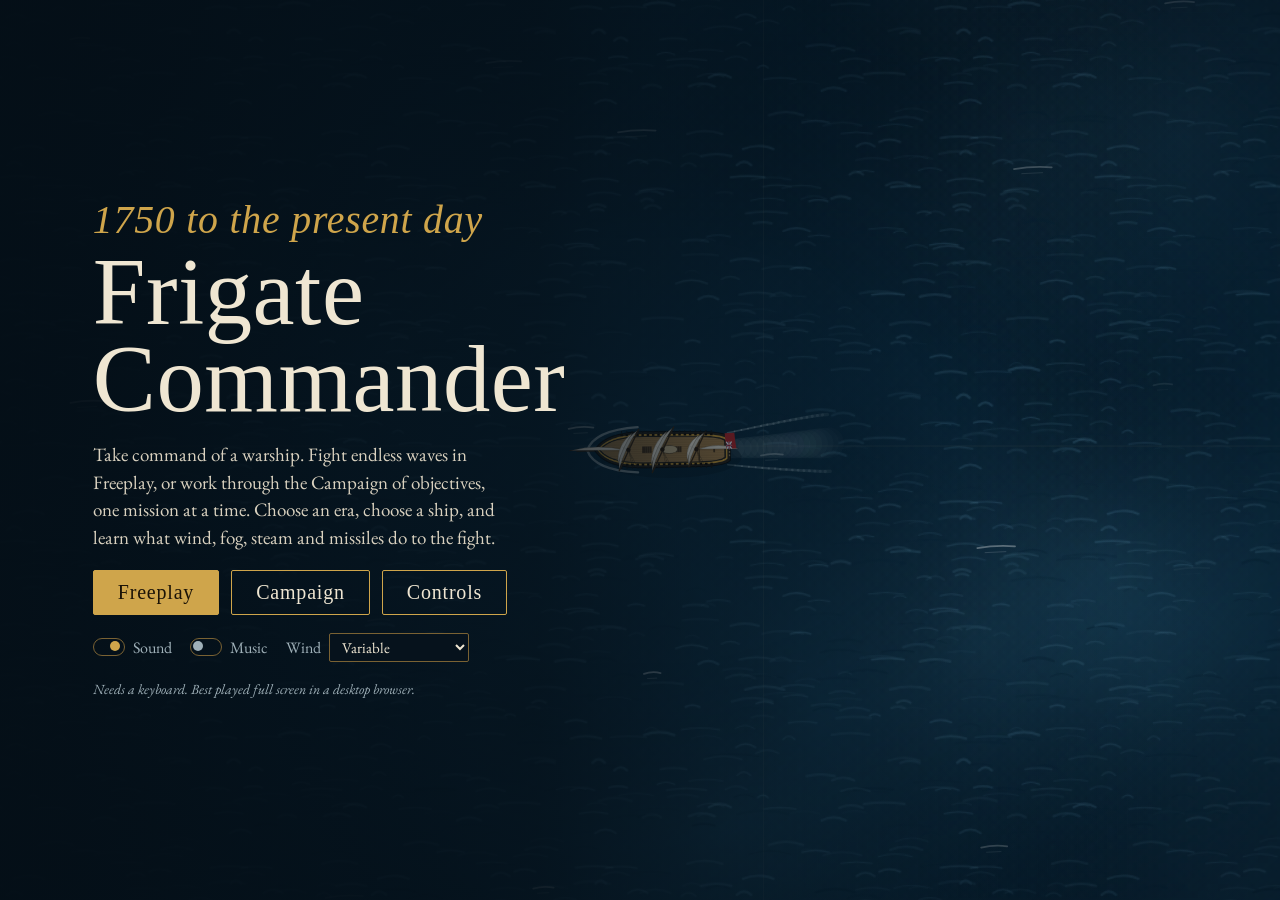
==== commit d9d15644: "feat(shipit): movable gun panel, 8s missile cell cycle, steadier campaign curve - Gun panel has a dr" ====
--- a/shipit/index.html
+++ b/shipit/index.html
@@ -56,7 +56,16 @@
 #binnacle{left:16px;bottom:calc(16px + env(safe-area-inset-bottom,0px));display:flex;flex-direction:column;align-items:center;gap:4px;padding:10px 12px}
 #compass{width:150px;height:150px;display:block}
 #windTxt{font-size:14px;color:var(--muted);text-align:center;line-height:1.25}
-#guns{left:50%;transform:translateX(-50%);bottom:calc(16px + env(safe-area-inset-bottom,0px));display:flex;gap:22px;padding:10px 18px}
+#guns{left:50%;transform:translateX(-50%);bottom:calc(16px + env(safe-area-inset-bottom,0px));display:flex;gap:22px;padding:30px 18px 10px;pointer-events:auto}
+/* drag handle, minimize and size toggle for the gun panel; the panel remembers its place */
+.phandle{position:absolute;left:0;right:0;top:0;height:22px;display:flex;justify-content:space-between;align-items:center;padding:0 6px 0 10px;box-sizing:border-box;font-family:var(--display);font-size:12px;letter-spacing:.08em;color:var(--muted);cursor:grab;user-select:none;touch-action:none;border-bottom:1px solid var(--brass-dim)}
+.phandle:active{cursor:grabbing}
+.pbtns{display:flex;gap:4px}
+.pbtn{font-family:var(--body);font-size:13px;line-height:1;min-width:20px;height:16px;padding:0 4px;color:var(--bone);background:transparent;border:1px solid var(--brass-dim);border-radius:2px;cursor:pointer}
+.pbtn:hover{border-color:var(--brass)}
+#guns.compact{zoom:.75}
+#guns.min{height:22px;padding:0;width:170px;overflow:hidden;box-sizing:border-box}
+#guns.min .gauge{display:none}
 .gauge{width:160px;display:flex;flex-direction:column;gap:5px}
 .gauge .row b{font-size:14px;font-weight:600;white-space:nowrap}
 .gauge .bar i{background:var(--brass)}
@@ -133,7 +142,7 @@
   #ship .name{font-size:21px}
   #compass{width:110px;height:110px}
   .gauge{width:100px}
-  #guns{gap:10px;padding:8px 10px}
+  #guns{gap:10px;padding:30px 10px 8px}
   #quick{display:none}
 }
 @media (prefers-reduced-motion:reduce){
@@ -175,6 +184,7 @@
   </section>
 
   <section class="panel" id="guns" aria-label="Guns and repairs">
+    <div class="phandle" id="gunsHandle" title="Drag to move"><span>Guns · drag</span><span class="pbtns"><button class="pbtn" id="gunsSize" type="button" title="Size: large or small">S</button><button class="pbtn" id="gunsMin" type="button" title="Minimize or restore">–</button></span></div>
     <div class="gauge" id="gPort">
       <div class="row"><span class="lbl"><kbd id="kPort">Q</kbd> <span id="lblQ">Port guns</span></span></div>
       <div class="bar"><i></i></div>
@@ -407,27 +417,28 @@
 /* The campaign, in order. hold: survive secs and clear each fleet, which arrives every `every`
    seconds. intercept: sink the runners before the time runs out. flagship: sink the flagship and
    her escort before the time runs out. */
+/* Difficulty climbs in order: fleets get bigger and gaps shorter, and flagships bring more escorts. */
 const MISSIONS = [
-  { name: 'Hold the line', type: 'hold', secs: 120, every: 26, tier: 2,
+  { name: 'Hold the line', type: 'hold', secs: 120, every: 36, tier: 1,
     brief: 'Fleets come in until the bell. Keep afloat for two minutes and clear each one.',
     win: 'The line held. Two minutes of fleets, and the sea is quiet again.' },
-  { name: 'Run down the runner', type: 'intercept', secs: 150, count: 1, lost: 'the runner got clear',
+  { name: 'Run down the runner', type: 'intercept', secs: 170, count: 1, lost: 'the runner got clear',
     brief: 'A fast ship is breaking for open water. Sink her before she gets clear.',
     win: 'The runner is on the bottom and her cargo never reached port.' },
-  { name: 'Sink the flagship', type: 'flagship', secs: 240, escorts: 2, lost: 'the flagship got clear',
-    brief: 'The enemy flagship leads a small squadron. Sink her and her escort.',
-    win: 'The flagship is gone, and her squadron with her.' },
-  { name: 'Hold longer', type: 'hold', secs: 180, every: 22, tier: 3,
+  { name: 'Sink the flagship', type: 'flagship', secs: 240, escorts: 1, lost: 'the flagship got clear',
+    brief: 'The enemy flagship has one escort. Sink her and the escort.',
+    win: 'The flagship is gone, and her escort with her.' },
+  { name: 'Hold longer', type: 'hold', secs: 180, every: 30, tier: 2,
     brief: 'Bigger fleets and no respite. Three minutes, and clear each one.',
     win: 'Three minutes under fire, and the line still stands.' },
-  { name: 'Run down the pair', type: 'intercept', secs: 170, count: 2, lost: 'a runner got clear',
+  { name: 'Run down the pair', type: 'intercept', secs: 190, count: 2, lost: 'a runner got clear',
     brief: 'Two fast ships are running for it, one to each side.',
     win: 'Both runners are sunk. Nothing got clear.' },
-  { name: 'The last squadron', type: 'flagship', secs: 260, escorts: 4, lost: 'the flagship got clear',
-    brief: 'The flagship has her escort. Take them down before she gets clear.',
+  { name: 'The last squadron', type: 'flagship', secs: 260, escorts: 2, lost: 'the flagship got clear',
+    brief: 'The flagship has two escorts. Take them down before she gets clear.',
     win: 'The last squadron is sunk. Only the far coast remains.' },
-  { name: 'The relentless tide', type: 'hold', secs: 150, every: 20, tier: 4,
-    brief: 'The enemy has stopped waiting for orders. Fleets arrive every twenty seconds. Hold for two and a half minutes.',
+  { name: 'The relentless tide', type: 'hold', secs: 180, every: 26, tier: 3,
+    brief: 'The enemy has stopped waiting for orders. Fleets arrive every twenty-six seconds. Hold for three minutes.',
     win: 'Wave after wave broke on your line, and the line held.' },
   { name: 'Three to the open sea', type: 'intercept', secs: 200, count: 3, lost: 'a runner got clear',
     brief: 'Three fast ships are scattering for open water. Catch and sink all of them.',
@@ -435,7 +446,7 @@
   { name: 'Flagship at anchor', type: 'flagship', secs: 230, escorts: 3, lost: 'the flagship got clear',
     brief: 'The enemy flagship has anchored under a fort with three escorts. Take her before the tide turns.',
     win: 'The anchored flagship went down under the fort guns.' },
-  { name: 'The long watch', type: 'hold', secs: 240, every: 18, tier: 4,
+  { name: 'The long watch', type: 'hold', secs: 240, every: 22, tier: 3,
     brief: 'No respite and no bell until the end. Four minutes of fleets, and clear each one.',
     win: 'Four minutes of relentless fire, and you are still afloat.' },
   { name: 'Hunt the raiders', type: 'intercept', secs: 180, count: 4, lost: 'a raider got clear',
@@ -1701,7 +1712,7 @@
   const n = Math.min(m.salvo, s.missiles);
   for (let i = 0; i < n; i++) s.queue.push({ t: 0.15 + i * 0.5, missile: true, tgt: tg[i % tg.length][1] });
   s.missiles -= n;
-  s.reload[1] = m.reload * (s.isPlayer ? 1 : enemyReload);
+  s.reload[1] = s.isPlayer ? 8 : m.reload * enemyReload;   // your cells cycle in 8s; the magazine itself is only refilled by rearming
   return 'ok';
 }
 function spawnMissile(s, q) {
@@ -1797,7 +1808,7 @@
       if (!d.ciwsR || b.dead || b.faction === (s.isPlayer ? 0 : 1)) continue;
       if (Math.hypot(b.x - s.x, b.y - s.y) >= d.ciwsR) continue;
       let hz = d.ciwsL * 1.5;
-      if (s.isPlayer) hz = Math.abs(angNorm(Math.atan2(b.y - s.y, b.x - s.x) - s.ciwsAng)) < 0.35 ? d.ciwsL * 3 : 0;
+      if (s.isPlayer) hz = Math.abs(angNorm(Math.atan2(b.y - s.y, b.x - s.x) - s.ciwsAng)) < 0.35 ? d.ciwsL * 6 : 0;
       if (hz > 0 && Math.random() < 1 - Math.exp(-hz * dt)) intercept(s, b, 'ciws');
     }
     for (const m of missiles) {
@@ -1806,7 +1817,7 @@
       if (d.ciwsR && dist < d.ciwsR) {
         // the player's close-in gun is manual: lethal inside its cone, blind outside it
         let hz = d.ciwsL;
-        if (s.isPlayer) hz = Math.abs(angNorm(Math.atan2(m.y - s.y, m.x - s.x) - s.ciwsAng)) < 0.35 ? d.ciwsL * 2.4 : 0;
+        if (s.isPlayer) hz = Math.abs(angNorm(Math.atan2(m.y - s.y, m.x - s.x) - s.ciwsAng)) < 0.35 ? d.ciwsL * 5 : 0;
         if (hz > 0 && Math.random() < 1 - Math.exp(-hz * dt)) { intercept(s, m, 'ciws'); continue; }
       }
       if (d.samR && dist < d.samR && dist > 70 && samBusy < d.samCh) {
@@ -3217,6 +3228,49 @@
 $('qMusic').addEventListener('click', e => { e.currentTarget.blur(); Snd.init(); setMusic(!Snd.musicOn); });
 $('optSound').addEventListener('change', e => { Snd.init(); setSound(e.target.checked); });
 $('optMusic').addEventListener('change', e => { Snd.init(); setMusic(e.target.checked); });
+/* Gun panel: drag it anywhere on screen, minimize it to a bar, or toggle its size. */
+const gunsPanel = $('guns');
+const GUNS_KEY = 'shipit-guns-panel';
+function saveGunsPanel() {
+  const r = gunsPanel.getBoundingClientRect();
+  const st = { left: r.left, top: r.top, min: gunsPanel.classList.contains('min'), compact: gunsPanel.classList.contains('compact') };
+  try { localStorage.setItem(GUNS_KEY, JSON.stringify(st)); } catch (e) {}
+}
+function placeGunsPanel(x, y) {
+  const w = gunsPanel.offsetWidth, h = gunsPanel.offsetHeight;
+  gunsPanel.style.left = clamp(x, 0, Math.max(0, window.innerWidth - w)) + 'px';
+  gunsPanel.style.top = clamp(y, 0, Math.max(0, window.innerHeight - h)) + 'px';
+  gunsPanel.style.bottom = 'auto';
+  gunsPanel.style.transform = 'none';
+}
+(() => {
+  let st = null;
+  try { st = JSON.parse(localStorage.getItem(GUNS_KEY) || 'null'); } catch (e) {}
+  if (!st) return;
+  gunsPanel.classList.toggle('min', !!st.min);
+  gunsPanel.classList.toggle('compact', !!st.compact);
+  gunsPanel.style.left = st.left + 'px'; gunsPanel.style.top = st.top + 'px';
+  gunsPanel.style.bottom = 'auto'; gunsPanel.style.transform = 'none';
+})();
+window.addEventListener('resize', () => {
+  if (gunsPanel.style.top) placeGunsPanel(parseFloat(gunsPanel.style.left) || 0, parseFloat(gunsPanel.style.top) || 0);
+});
+let gunsDrag = null;
+$('gunsHandle').addEventListener('pointerdown', e => {
+  if (e.target.closest('button')) return;
+  const r = gunsPanel.getBoundingClientRect();
+  gunsDrag = { dx: e.clientX - r.left, dy: e.clientY - r.top };
+  $('gunsHandle').setPointerCapture(e.pointerId);
+  placeGunsPanel(r.left, r.top);
+});
+$('gunsHandle').addEventListener('pointermove', e => {
+  if (!gunsDrag) return;
+  placeGunsPanel(e.clientX - gunsDrag.dx, e.clientY - gunsDrag.dy);
+});
+$('gunsHandle').addEventListener('pointerup', () => { if (gunsDrag) { gunsDrag = null; saveGunsPanel(); } });
+$('gunsHandle').addEventListener('pointercancel', () => { gunsDrag = null; });
+$('gunsMin').addEventListener('click', e => { gunsPanel.classList.toggle('min'); e.currentTarget.blur(); saveGunsPanel(); });
+$('gunsSize').addEventListener('click', e => { gunsPanel.classList.toggle('compact'); e.currentTarget.blur(); saveGunsPanel(); });
 $('optWind').value = windMode;
 $('optWind').addEventListener('change', e => {
   windMode = e.target.value; snapWind();
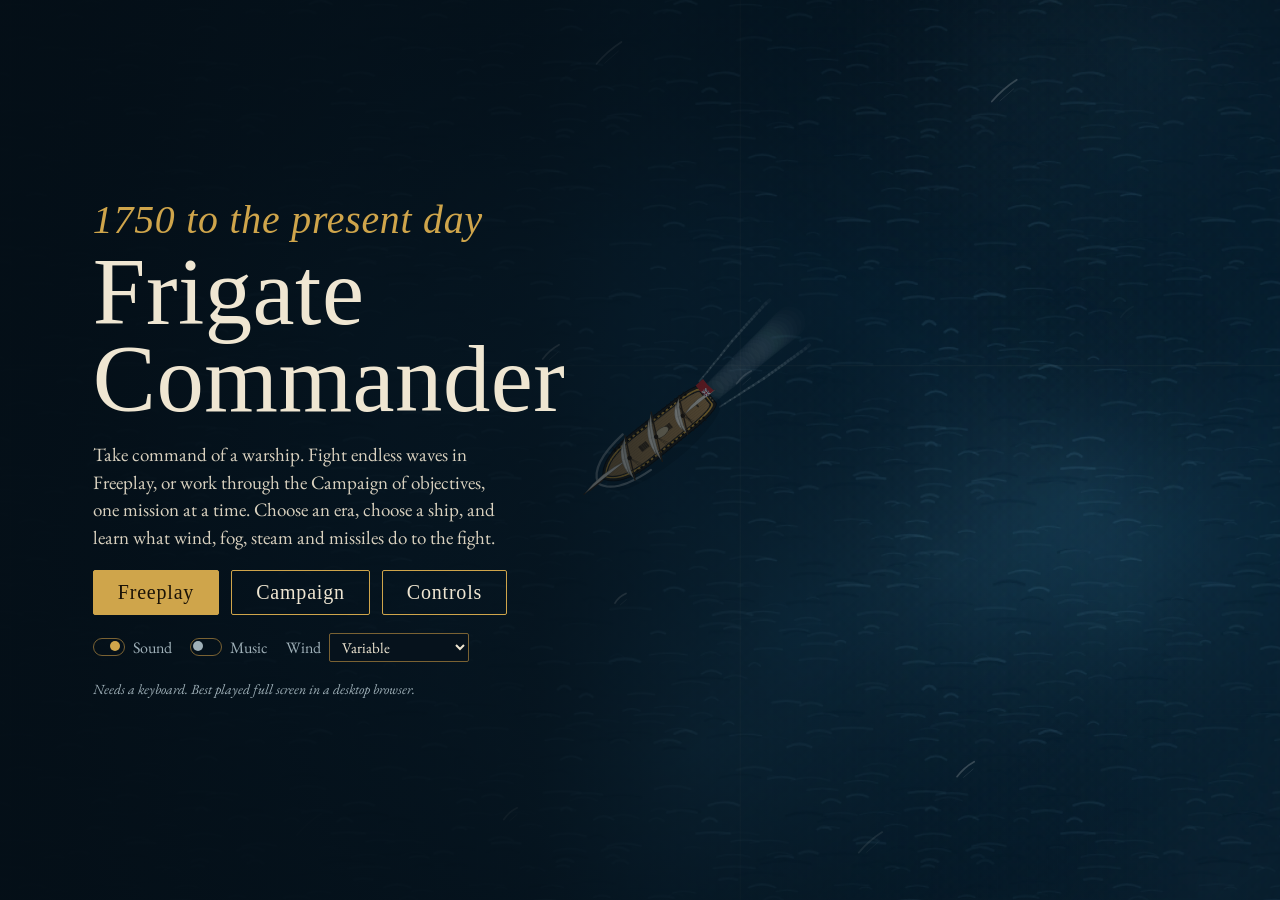
==== commit d55a68d3: "feat(shipit): hand-fired Phalanx on Space for shells, close-in gun limited to missiles - Space shoot" ====
--- a/shipit/index.html
+++ b/shipit/index.html
@@ -1289,7 +1289,33 @@
 }
 
 /* A round is one freeplay wave or one mission. The helicopter and the jammer refill at the start of each. */
-function resetRound() { roundUses = { heli: 1, jam: 1 }; jamT = 0; }
+function resetRound() {
+  roundUses = { heli: 1, jam: 1 }; jamT = 0;
+  // Phalanx rounds: 50 a round in freeplay, and 10 more for each later campaign mission
+  if (player) player.phalanx = 50 + (gameMode === 'mission' && mis ? 10 * mis.idx : 0);
+}
+// The Phalanx is hand-fired: each press takes one round at the nearest incoming shell in range.
+// The best chance is when the shell is at mid range; too far off and too close in both miss more.
+function tryPhalanx(report) {
+  const p = player;
+  if (!p.c.def.ciwsR) { if (report) toast('No close-in gun on this ship'); return false; }
+  if (p.phalanx <= 0) { if (report) toast('Phalanx magazine empty for this round'); return false; }
+  let best = null, bd = Infinity;
+  for (const b of balls) {
+    if (b.dead || b.faction === 0) continue;
+    const d = Math.hypot(b.x - p.x, b.y - p.y);
+    if (d < p.c.def.ciwsR && d < bd) { bd = d; best = b; }
+  }
+  p.phalanx--;
+  if (!best) { if (report) toast(`No shell in range · ${p.phalanx} rounds left`); return false; }
+  const pHit = bd >= 90 && bd <= 170 ? 0.9 : bd > 170 ? 0.5 : 0.3;
+  if (Math.random() < pHit) intercept(p, best, 'ciws');
+  else {
+    tracers.push({ x0: p.x, y0: p.y, x1: best.x, y1: best.y, t: 0, life: 0.22, kind: 'ciws' });
+    if (report) toast(`Phalanx missed · ${p.phalanx} rounds left`);
+  }
+  return true;
+}
 
 /* ---------- Missions ----------
    The campaign runs its six objectives in order. Each has its own win and loss condition, and a
@@ -1419,6 +1445,8 @@
   { id: 'slewStbd', label: 'Slew close-in gun right (missile age; on sail, also steers)', def: 'ArrowRight' },
   { id: 'fireL', label: 'Port broadside (missile age: guns)', def: 'KeyQ' },
   { id: 'fireR', label: 'Starboard broadside (missile age: missiles)', def: 'KeyE' },
+  // listed before fireAll: on missile-age ships Space is the Phalanx; on sail and steam it still fires everything
+  { id: 'phalanx', label: 'Phalanx: shoot the nearest incoming shell (missile age)', def: 'Space' },
   { id: 'fireAll', label: 'Fire everything that is ready', def: 'Space' },
   { id: 'repair', label: 'Repair the hull', def: 'KeyR' },
   { id: 'target', label: 'Cycle target lock (missile age)', def: 'Tab' },
@@ -1471,6 +1499,10 @@
       }
       break;
     }
+    case 'phalanx':
+      if (isModern(player)) tryPhalanx(true);
+      else edge('fireAll');
+      break;
     case 'target': if (isModern(player)) cycleTarget(); break;
     case 'decoy': if (isModern(player)) tryDecoy(true); break;
     case 'rearm': if (isModern(player)) tryRearm(); break;
@@ -1805,11 +1837,10 @@
     let samBusy = 0;
     // close-in guns also engage the other side's shells, which cross the gate faster than missiles
     for (const b of balls) {
-      if (!d.ciwsR || b.dead || b.faction === (s.isPlayer ? 0 : 1)) continue;
+      // your Phalanx takes shells by hand (tryPhalanx); your close-in gun only takes missiles
+      if (!d.ciwsR || s.isPlayer || b.dead || b.faction === 1) continue;
       if (Math.hypot(b.x - s.x, b.y - s.y) >= d.ciwsR) continue;
-      let hz = d.ciwsL * 1.5;
-      if (s.isPlayer) hz = Math.abs(angNorm(Math.atan2(b.y - s.y, b.x - s.x) - s.ciwsAng)) < 0.35 ? d.ciwsL * 6 : 0;
-      if (hz > 0 && Math.random() < 1 - Math.exp(-hz * dt)) intercept(s, b, 'ciws');
+      if (Math.random() < 1 - Math.exp(-d.ciwsL * 1.5 * dt)) intercept(s, b, 'ciws');
     }
     for (const m of missiles) {
       if (m.dead || m.tgt !== s) continue;
@@ -3093,7 +3124,7 @@
     [[key('sailDown')], sail ? 'Take in sail' : 'Engines down'],
     [[key('turnPort'), key('turnStbd')], 'Turn to port / starboard'],
   ];
-  if (modern) rows.push([[key('fireL')], 'Fire the guns at the nearest hostile, any bearing'], [[key('fireR')], 'Launch an anti-ship missile salvo'], [[key('slewPort'), key('slewStbd')], 'Slew the close-in gun (CIWS)'], [[key('rearm')], 'Rearm missiles (10s, slow, cells locked)'], [[key('target')], 'Cycle your target lock'], [[key('decoy')], 'Deploy a decoy cloud'], [[key('heli')], 'Helicopter strike: one homing missile, once a round'], [[key('jam')], 'Electronic jamming: nearby missiles lose their lock for 8s, once a round'], [[key('fireAll')], 'Fire guns and missiles']);
+  if (modern) rows.push([[key('fireL')], 'Fire the guns at the nearest hostile, any bearing'], [[key('phalanx')], 'Phalanx: shoot the nearest incoming shell. Time it: mid range hits best'], [[key('fireR')], 'Launch an anti-ship missile salvo'], [[key('slewPort'), key('slewStbd')], 'Slew the close-in gun (CIWS)'], [[key('rearm')], 'Rearm missiles (10s, slow, cells locked)'], [[key('target')], 'Cycle your target lock'], [[key('decoy')], 'Deploy a decoy cloud'], [[key('heli')], 'Helicopter strike: one homing missile, once a round'], [[key('jam')], 'Electronic jamming: nearby missiles lose their lock for 8s, once a round'], [[key('fireAll')], 'Fire guns and missiles']);
   else rows.push([[key('fireL')], 'Fire the port ' + (c.turrets ? 'turrets' : 'broadside') + ' (left)'], [[key('fireR')], 'Fire the starboard ' + (c.turrets ? 'turrets' : 'broadside') + ' (right)'], [[key('fireAll')], 'Fire every loaded ' + (c.turrets ? 'battery' : 'broadside')]);
   rows.push([[key('repair')], sail ? 'Repair the hull' : 'Damage control: repair the hull'], [['Esc', key('pause')], 'Pause'], [[key('fullscreen'), key('music')], 'Fullscreen · music']);
   const o = $('orders'); o.textContent = '';
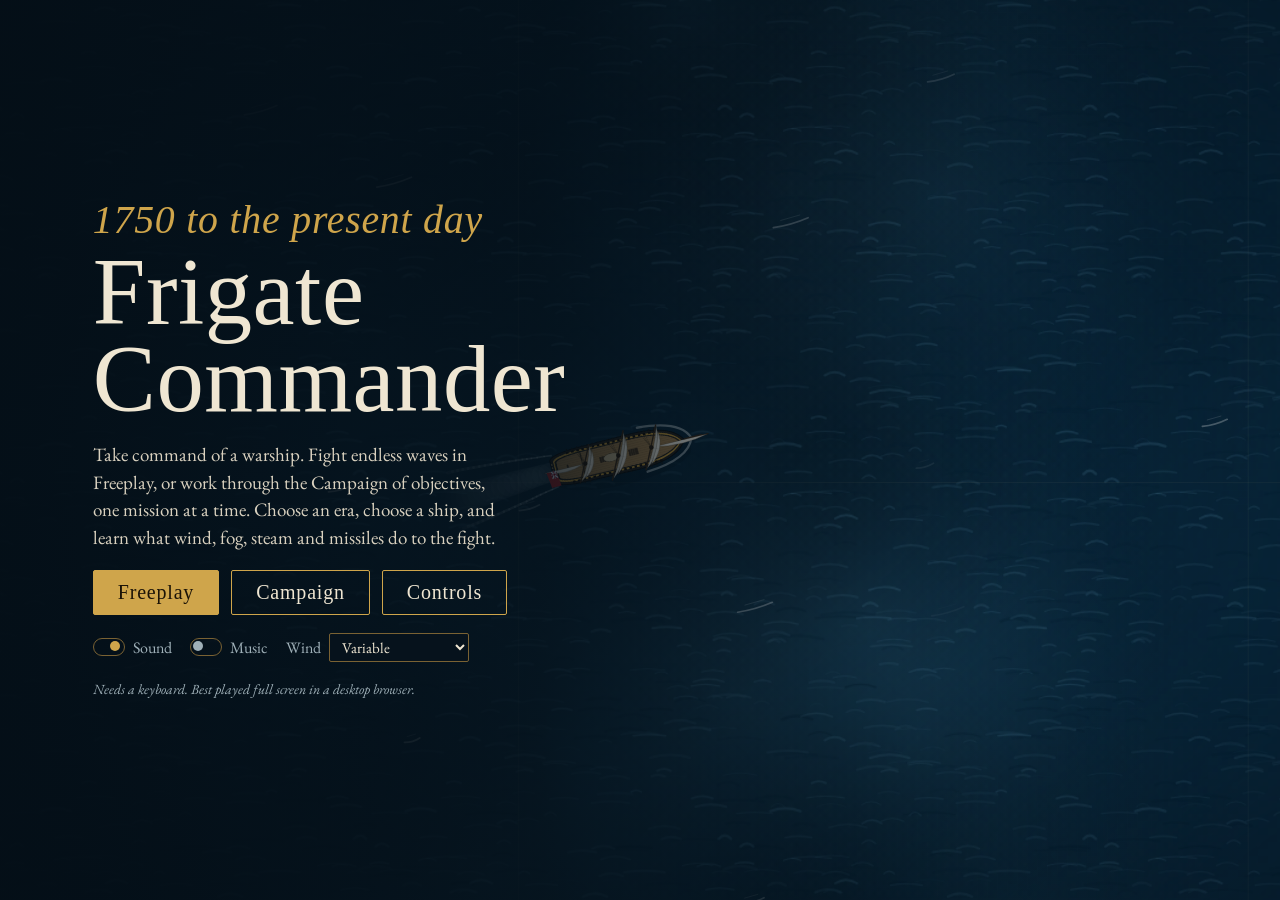
==== commit ad6e25c1: "fix(shipit): ease campaign mission 1 with scattered enemy fire, slower reloads and longer fleet gaps" ====
--- a/shipit/index.html
+++ b/shipit/index.html
@@ -419,7 +419,7 @@
    her escort before the time runs out. */
 /* Difficulty climbs in order: fleets get bigger and gaps shorter, and flagships bring more escorts. */
 const MISSIONS = [
-  { name: 'Hold the line', type: 'hold', secs: 120, every: 36, tier: 1,
+  { name: 'Hold the line', type: 'hold', secs: 120, every: 45, tier: 1, acc: 1.6, rel: 1.5,
     brief: 'Fleets come in until the bell. Keep afloat for two minutes and clear each one.',
     win: 'The line held. Two minutes of fleets, and the sea is quiet again.' },
   { name: 'Run down the runner', type: 'intercept', secs: 170, count: 1, lost: 'the runner got clear',
@@ -1326,6 +1326,7 @@
   mis = { idx: i, t: 0, spawnT: 1, targets: 0, done: false, next: 0 };
   selectedMission = i;
   resetRound();
+  enemyAcc = def.acc || 1; enemyReload = def.rel || 1;   // optional per-mission easing: acc above 1 scatters shots, rel above 1 slows reloads
   pending = [];
   if (def.type === 'intercept') {
     for (let k = 0; k < def.count; k++) pending.push({ kind: duel.kind, t: 1 + k * 1.5, ang: spread(k, def.count), opts: { hpX: duel.hpX, turnX: duel.turnX, target: true, flee: true } });
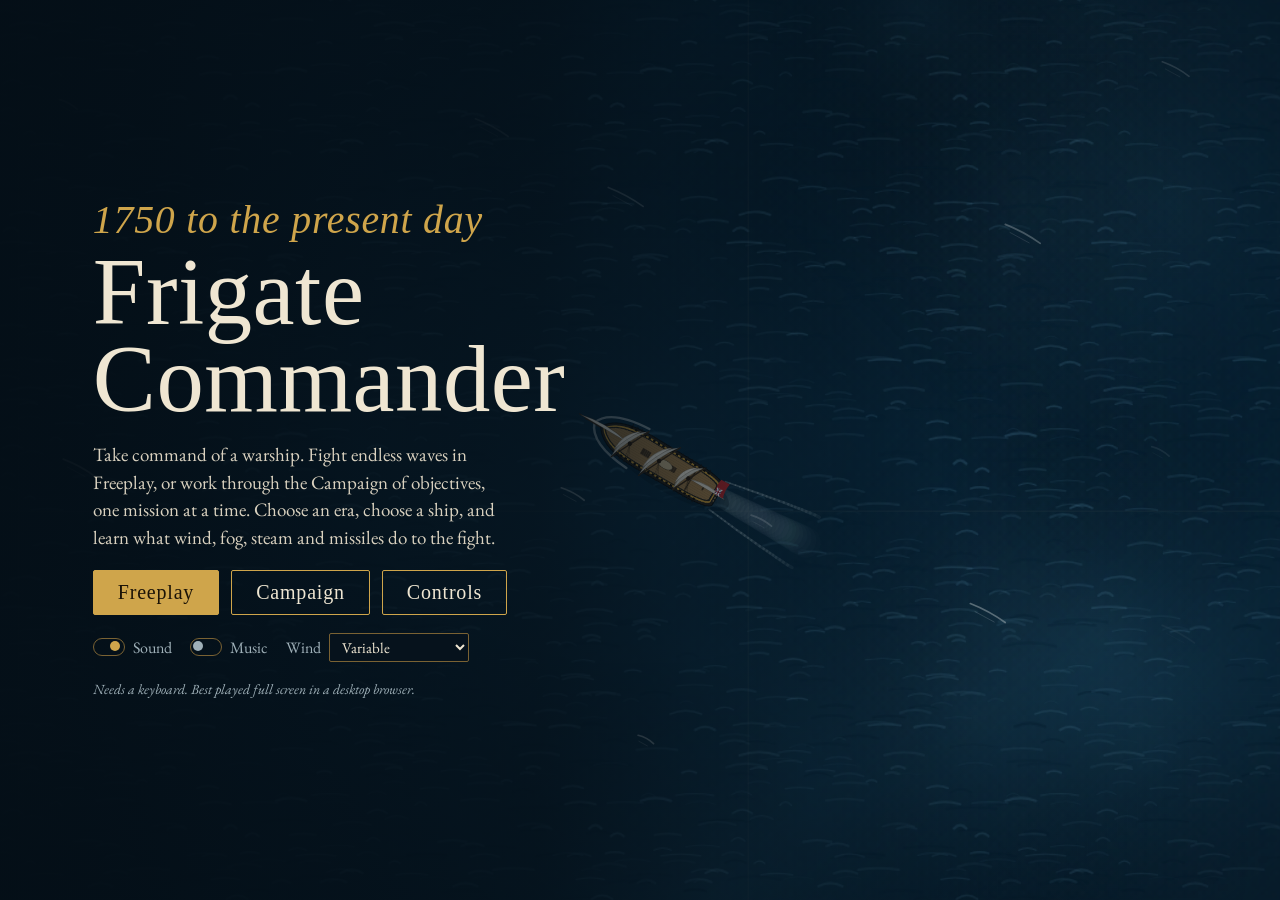
==== commit 4270b821: "feat(shipit): first-person view toggle, hull, target and Phalanx bars on the gun panel - C or the qu" ====
--- a/shipit/index.html
+++ b/shipit/index.html
@@ -56,7 +56,7 @@
 #binnacle{left:16px;bottom:calc(16px + env(safe-area-inset-bottom,0px));display:flex;flex-direction:column;align-items:center;gap:4px;padding:10px 12px}
 #compass{width:150px;height:150px;display:block}
 #windTxt{font-size:14px;color:var(--muted);text-align:center;line-height:1.25}
-#guns{left:50%;transform:translateX(-50%);bottom:calc(16px + env(safe-area-inset-bottom,0px));display:flex;gap:22px;padding:30px 18px 10px;pointer-events:auto}
+#guns{left:50%;transform:translateX(-50%);bottom:calc(16px + env(safe-area-inset-bottom,0px));display:flex;flex-wrap:wrap;justify-content:center;max-width:43vw;gap:12px 16px;padding:30px 18px 10px;pointer-events:auto}
 /* drag handle, minimize and size toggle for the gun panel; the panel remembers its place */
 .phandle{position:absolute;left:0;right:0;top:0;height:22px;display:flex;justify-content:space-between;align-items:center;padding:0 6px 0 10px;box-sizing:border-box;font-family:var(--display);font-size:12px;letter-spacing:.08em;color:var(--muted);cursor:grab;user-select:none;touch-action:none;border-bottom:1px solid var(--brass-dim)}
 .phandle:active{cursor:grabbing}
@@ -66,7 +66,7 @@
 #guns.compact{zoom:.75}
 #guns.min{height:22px;padding:0;width:170px;overflow:hidden;box-sizing:border-box}
 #guns.min .gauge{display:none}
-.gauge{width:160px;display:flex;flex-direction:column;gap:5px}
+.gauge{width:124px;display:flex;flex-direction:column;gap:5px}
 .gauge .row b{font-size:14px;font-weight:600;white-space:nowrap}
 .gauge .bar i{background:var(--brass)}
 .gauge.ready .bar i{background:var(--green)}
@@ -200,6 +200,21 @@
       <div class="bar"><i></i></div>
       <div class="row"><b class="state">Ready</b></div>
     </div>
+    <div class="gauge" id="gHull">
+      <div class="row"><span class="lbl">Hull</span></div>
+      <div class="bar"><i></i></div>
+      <div class="row"><b class="state">Ready</b></div>
+    </div>
+    <div class="gauge" id="gTarget">
+      <div class="row"><span class="lbl">Target</span></div>
+      <div class="bar"><i></i></div>
+      <div class="row"><b class="state">None</b></div>
+    </div>
+    <div class="gauge" id="gPhalanx" hidden>
+      <div class="row"><span class="lbl"><kbd>Space</kbd> Phalanx</span></div>
+      <div class="bar"><i></i></div>
+      <div class="row"><b class="state">Ready</b></div>
+    </div>
     <div class="gauge" id="gDecoy" hidden>
       <div class="row"><span class="lbl"><kbd id="kDecoy">X</kbd> Decoys</span></div>
       <div class="bar"><i></i></div>
@@ -220,6 +235,7 @@
   <div id="quick">
     <button class="qbtn" id="qPause" type="button">Pause · Esc</button>
     <button class="qbtn" id="qFull" type="button">Fullscreen · F</button>
+    <button class="qbtn" id="qView" type="button">First person · C</button>
     <button class="qbtn" id="qMusic" type="button">Music · M</button>
   </div>
 
@@ -1292,7 +1308,7 @@
 function resetRound() {
   roundUses = { heli: 1, jam: 1 }; jamT = 0;
   // Phalanx rounds: 50 a round in freeplay, and 10 more for each later campaign mission
-  if (player) player.phalanx = 50 + (gameMode === 'mission' && mis ? 10 * mis.idx : 0);
+  if (player) player.phalanx = player.phalanxMax = 50 + (gameMode === 'mission' && mis ? 10 * mis.idx : 0);
 }
 // The Phalanx is hand-fired: each press takes one round at the nearest incoming shell in range.
 // The best chance is when the shell is at mid range; too far off and too close in both miss more.
@@ -1457,6 +1473,7 @@
   { id: 'jam', label: 'Electronic jamming (missile age, once a round)', def: 'KeyJ' },
   { id: 'pause', label: 'Pause', def: 'KeyP' },
   { id: 'fullscreen', label: 'Fullscreen', def: 'KeyF' },
+  { id: 'view', label: 'Toggle first-person view', def: 'KeyC' },
   { id: 'music', label: 'Music on / off', def: 'KeyM' },
   { id: 'sound', label: 'Sound on / off', def: 'KeyN' },
 ];
@@ -1504,6 +1521,7 @@
       if (isModern(player)) tryPhalanx(true);
       else edge('fireAll');
       break;
+    case 'view': toggleView(); break;
     case 'target': if (isModern(player)) cycleTarget(); break;
     case 'decoy': if (isModern(player)) tryDecoy(true); break;
     case 'rearm': if (isModern(player)) tryRearm(); break;
@@ -2354,27 +2372,30 @@
   view.w = W / ZOOM; view.h = H / ZOOM; view.x0 = cam.x - view.w / 2; view.y0 = cam.y - view.h / 2;
   ctx.setTransform(DPR * ZOOM, 0, 0, DPR * ZOOM, DPR * (W / 2 - cam.x * ZOOM + shx), DPR * (H / 2 - cam.y * ZOOM + shy));
 
-  drawSea();
-  drawWakes();
-  drawDecoys();
-  drawDebris();
-  if (mode === 'play') { if (isModern(player)) drawRanges(); else drawArcs(); }
-  // ships hidden in fog are not drawn at all
-  const order = ships.filter(s => s.isPlayer || s.sinking || canSee(player, s)).sort((a, b) => (b.sinking - a.sinking) || (a.isPlayer - b.isPlayer));
-  for (const s of order) drawShip(s);
-  drawFog();
-  drawBalls();
-  drawMissiles();
-  drawTracers();
-  drawParticles();
-  drawFloaters();
+  if (fpv) drawFirstPerson();
+  else {
+    drawSea();
+    drawWakes();
+    drawDecoys();
+    drawDebris();
+    if (mode === 'play') { if (isModern(player)) drawRanges(); else drawArcs(); }
+    // ships hidden in fog are not drawn at all
+    const order = ships.filter(s => s.isPlayer || s.sinking || canSee(player, s)).sort((a, b) => (b.sinking - a.sinking) || (a.isPlayer - b.isPlayer));
+    for (const s of order) drawShip(s);
+    drawFog();
+    drawBalls();
+    drawMissiles();
+    drawTracers();
+    drawParticles();
+    drawFloaters();
+  }
 
   // screen space overlays
   ctx.setTransform(DPR, 0, 0, DPR, 0, 0);
   ctx.globalAlpha = 1;
   ctx.drawImage(vignette, 0, 0, W, H);
   if (squall.t > 0) drawSquall();
-  if (mode === 'play') { drawHealthBars(); drawIndicators(); }
+  if (mode === 'play' && !fpv) { drawHealthBars(); drawIndicators(); }
 }
 
 /* The sea is one wave train. Every layer moves along the wind at a fixed fraction of
@@ -2884,6 +2905,88 @@
   ctx.globalAlpha = 1;
 }
 
+/* ---------- First-person view: the same fight, seen from the bridge ---------- */
+let fpv = false;
+try { fpv = localStorage.getItem('shipit-view') === 'fp'; } catch (e) {}
+function updateViewBtn() { $('qView').textContent = fpv ? 'Top-down · C' : 'First person · C'; }
+function toggleView() {
+  fpv = !fpv;
+  try { localStorage.setItem('shipit-view', fpv ? 'fp' : 'tp'); } catch (e) {}
+  updateViewBtn();
+  toast(fpv ? 'First-person view' : 'Top-down view');
+}
+updateViewBtn();
+const FP_DECK = 14;   // height of the bridge above the water, in world units
+// Project a world point at height h into the bridge view: [screenX, screenY, depth, focal length]
+function fpProject(x, y, h) {
+  const dx = x - player.x, dy = y - player.y, fx = Math.cos(player.heading), fy = Math.sin(player.heading);
+  const z = dx * fx + dy * fy, lat = dy * fx - dx * fy, F = W * 0.7, hor = H * 0.42;
+  return [W / 2 + lat / z * F, hor + (FP_DECK - h) / z * F, z, F];
+}
+function drawFirstPerson() {
+  ctx.setTransform(DPR, 0, 0, DPR, 0, 0);
+  const hor = H * 0.42, F = W * 0.7;
+  const sky = ctx.createLinearGradient(0, 0, 0, hor);
+  sky.addColorStop(0, '#1d3a52'); sky.addColorStop(1, '#8fb0bd');
+  ctx.fillStyle = sky; ctx.fillRect(0, 0, W, hor + 1);
+  const sea = ctx.createLinearGradient(0, hor, 0, H);
+  sea.addColorStop(0, seaBase); sea.addColorStop(1, '#03111d');
+  ctx.fillStyle = sea; ctx.fillRect(0, hor, W, H - hor);
+  // wave rows: far rows bunch up at the horizon and slide past as the ship moves
+  ctx.lineWidth = 1.2;
+  for (let d = 6; d < H - hor; d *= 1.12) {
+    const z = FP_DECK * F / d, dash = 90 * F / z, off = (T * player.speed * F / z) % (dash * 2);
+    ctx.setLineDash([dash, dash]); ctx.lineDashOffset = -off;
+    ctx.strokeStyle = `rgba(200,225,235,${(0.05 + 0.25 * d / (H - hor)).toFixed(3)})`;
+    ctx.beginPath(); ctx.moveTo(0, hor + d); ctx.lineTo(W, hor + d); ctx.stroke();
+  }
+  ctx.setLineDash([]);
+  // other ships, far to near
+  const dist = s => Math.hypot(s.x - player.x, s.y - player.y);
+  const foes = ships.filter(s => !s.isPlayer && !s.sinking && canSee(player, s)).sort((a, b) => dist(b) - dist(a));
+  for (const s of foes) {
+    const [sx, sy, z, F2] = fpProject(s.x, s.y, 0);
+    if (z < 8 || z > 4000) continue;
+    const rel = s.heading - player.heading;
+    const wid = (s.c.L * Math.abs(Math.sin(rel)) + s.c.B * Math.abs(Math.cos(rel))) * F2 / z;
+    const fb = 7 * F2 / z;   // freeboard
+    ctx.fillStyle = s.c.hull; ctx.fillRect(sx - wid / 2, sy - fb, wid, fb);
+    ctx.fillStyle = s.c.band; ctx.fillRect(sx - wid / 2, sy - fb, wid, Math.max(1, fb * 0.3));
+    ctx.strokeStyle = 'rgba(30,22,14,0.9)'; ctx.lineWidth = 1.2;
+    const masts = s.c.masts || [0];
+    for (const mp of masts) {
+      const mx = sx + mp * s.c.L * Math.sin(rel) * F2 / z;
+      ctx.beginPath(); ctx.moveTo(mx, sy - fb); ctx.lineTo(mx, sy - fb - 45 * F2 / z); ctx.stroke();
+    }
+  }
+  // shells and missiles
+  for (const b of balls) {
+    if (b.dead) continue;
+    const u = b.t / b.life, [sx, sy, z, F2] = fpProject(b.x, b.y, 4 * 13 * u * (1 - u));
+    if (z < 8) continue;
+    ctx.fillStyle = b.faction === 1 ? '#151515' : '#e8e0d0';
+    ctx.beginPath(); ctx.arc(sx, sy, Math.max(1.2, 2.4 * F2 / z), 0, TAU); ctx.fill();
+  }
+  for (const m of missiles) {
+    if (m.dead) continue;
+    const [sx, sy, z, F2] = fpProject(m.x, m.y, 10);
+    if (z < 8) continue;
+    ctx.fillStyle = m.faction === 1 ? '#e0503c' : '#f6f3ec';
+    ctx.beginPath(); ctx.arc(sx, sy, Math.max(2, 4 * F2 / z), 0, TAU); ctx.fill();
+  }
+  for (const t of tracers) {
+    const a = fpProject(t.x0, t.y0, 4), b = fpProject(t.x1, t.y1, 4);
+    if (a[2] < 8 || b[2] < 8) continue;
+    ctx.globalAlpha = 1 - t.t / t.life;
+    ctx.strokeStyle = t.kind === 'ciws' ? '#ffd27a' : '#cfe8ff'; ctx.lineWidth = 1.5;
+    ctx.beginPath(); ctx.moveTo(a[0], a[1]); ctx.lineTo(b[0], b[1]); ctx.stroke();
+  }
+  ctx.globalAlpha = 1;
+  // the bridge rail in the foreground
+  const deck = ctx.createLinearGradient(0, H * 0.78, 0, H);
+  deck.addColorStop(0, 'rgba(4,10,16,0)'); deck.addColorStop(1, 'rgba(4,10,16,0.85)');
+  ctx.fillStyle = deck; ctx.fillRect(0, H * 0.78, W, H * 0.22);
+}
 const toScreen = (x, y) => [(x - cam.x) * ZOOM + W / 2, (y - cam.y) * ZOOM + H / 2];
 function drawHealthBars() {
   for (const s of ships) {
@@ -2967,7 +3070,7 @@
   hpNum: $('hpNum'), hpBar: $('hpBar'), sail: $('sailTxt'), spd: $('spdTxt'), pos: $('posTxt'),
   wave: $('waveTxt'), left: $('leftTxt'), sunk: $('sunkTxt'), score: $('scoreTxt'), wind: $('windTxt'),
   gPort: $('gPort'), gStar: $('gStar'), gRep: $('gRep'), gHeli: $('gHeli'), gJam: $('gJam'),
-  tgt: $('tgtTxt'), obj: $('objTxt'), tallyLbl: $('tallyLbl'), gDecoy: $('gDecoy'), tag: $('shipTag'), name: $('shipName'), sailLbl: $('sailLbl'), lblQ: $('lblQ'), lblE: $('lblE'), lblR: $('lblR'), threat: $('threat'),
+  tgt: $('tgtTxt'), obj: $('objTxt'), tallyLbl: $('tallyLbl'), gDecoy: $('gDecoy'), gHull: $('gHull'), gTarget: $('gTarget'), gPhalanx: $('gPhalanx'), tag: $('shipTag'), name: $('shipName'), sailLbl: $('sailLbl'), lblQ: $('lblQ'), lblE: $('lblE'), lblR: $('lblR'), threat: $('threat'),
 };
 let hudT = 0;
 function applyShipHud(c) {
@@ -3030,7 +3133,25 @@
       else setGauge(el, 1, 'Ready', 'ready');
     }
   }
-  hud.gHeli.hidden = hud.gJam.hidden = !isModern(p);
+  hud.gHeli.hidden = hud.gJam.hidden = hud.gPhalanx.hidden = !isModern(p);
+  // hull and target health, and on missile-age ships the Phalanx magazine
+  const hf = p.hp / p.maxHp;
+  setGauge(hud.gHull, hf, `${Math.ceil(p.hp)} / ${p.maxHp}`, hf > 0.5 ? 'ready' : hf > 0.25 ? 'busy' : 'off');
+  let tg = isModern(p) ? lockedTarget(p) : null;
+  if (!tg) {
+    let bd = Infinity;
+    for (const o of ships) {
+      if (o.faction === p.faction || o.sinking || !canSee(p, o)) continue;
+      const d = Math.hypot(o.x - p.x, o.y - p.y);
+      if (d < bd) { bd = d; tg = o; }
+    }
+  }
+  if (tg) setGauge(hud.gTarget, tg.hp / tg.maxHp, `${tg.c.label} · ${Math.ceil(tg.hp)} / ${tg.maxHp}`, 'busy');
+  else setGauge(hud.gTarget, 0, 'None', 'off');
+  if (isModern(p)) {
+    const max = p.phalanxMax || 50;
+    setGauge(hud.gPhalanx, p.phalanx / max, p.phalanx > 0 ? `${p.phalanx} rounds` : 'Empty', p.phalanx > 0 ? 'ready' : 'off');
+  }
   if (isModern(p)) {
     if (roundUses.heli > 0) setGauge(hud.gHeli, 1, 'Ready · once a round', 'ready');
     else setGauge(hud.gHeli, 0, 'Flown this round', 'off');
@@ -3257,6 +3378,7 @@
 $('bMenu2').addEventListener('click', toMenu);
 $('qPause').addEventListener('click', e => { e.currentTarget.blur(); togglePause(); });
 $('qFull').addEventListener('click', e => { e.currentTarget.blur(); toggleFullscreen(); });
+$('qView').addEventListener('click', e => { e.currentTarget.blur(); toggleView(); });
 $('qMusic').addEventListener('click', e => { e.currentTarget.blur(); Snd.init(); setMusic(!Snd.musicOn); });
 $('optSound').addEventListener('change', e => { Snd.init(); setSound(e.target.checked); });
 $('optMusic').addEventListener('change', e => { Snd.init(); setMusic(e.target.checked); });
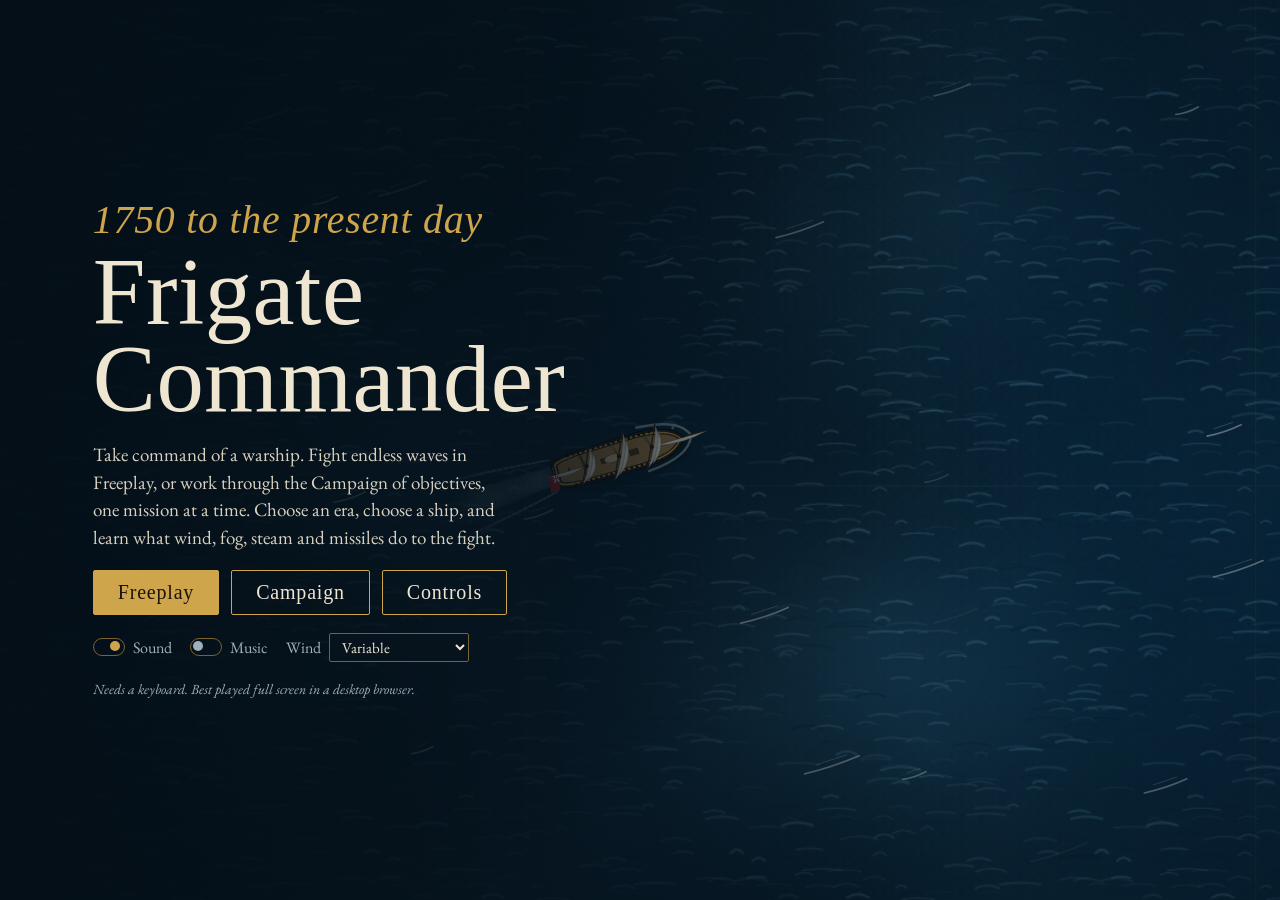
==== commit 427cb488: "fix(shipit): ease the whole campaign while keeping the climb - Every mission scatters enemy fire, mo" ====
--- a/shipit/index.html
+++ b/shipit/index.html
@@ -435,41 +435,41 @@
    her escort before the time runs out. */
 /* Difficulty climbs in order: fleets get bigger and gaps shorter, and flagships bring more escorts. */
 const MISSIONS = [
-  { name: 'Hold the line', type: 'hold', secs: 120, every: 45, tier: 1, acc: 1.6, rel: 1.5,
+  { name: 'Hold the line', type: 'hold', secs: 120, every: 50, tier: 1, acc: 1.6, rel: 1.5,
     brief: 'Fleets come in until the bell. Keep afloat for two minutes and clear each one.',
     win: 'The line held. Two minutes of fleets, and the sea is quiet again.' },
-  { name: 'Run down the runner', type: 'intercept', secs: 170, count: 1, lost: 'the runner got clear',
+  { name: 'Run down the runner', type: 'intercept', secs: 200, count: 1, lost: 'the runner got clear', acc: 1.5, rel: 1.4,
     brief: 'A fast ship is breaking for open water. Sink her before she gets clear.',
     win: 'The runner is on the bottom and her cargo never reached port.' },
-  { name: 'Sink the flagship', type: 'flagship', secs: 240, escorts: 1, lost: 'the flagship got clear',
+  { name: 'Sink the flagship', type: 'flagship', secs: 280, escorts: 1, lost: 'the flagship got clear', acc: 1.5, rel: 1.4,
     brief: 'The enemy flagship has one escort. Sink her and the escort.',
     win: 'The flagship is gone, and her escort with her.' },
-  { name: 'Hold longer', type: 'hold', secs: 180, every: 30, tier: 2,
+  { name: 'Hold longer', type: 'hold', secs: 180, every: 40, tier: 1, acc: 1.4, rel: 1.3,
     brief: 'Bigger fleets and no respite. Three minutes, and clear each one.',
     win: 'Three minutes under fire, and the line still stands.' },
-  { name: 'Run down the pair', type: 'intercept', secs: 190, count: 2, lost: 'a runner got clear',
+  { name: 'Run down the pair', type: 'intercept', secs: 230, count: 2, lost: 'a runner got clear', acc: 1.4, rel: 1.3,
     brief: 'Two fast ships are running for it, one to each side.',
     win: 'Both runners are sunk. Nothing got clear.' },
-  { name: 'The last squadron', type: 'flagship', secs: 260, escorts: 2, lost: 'the flagship got clear',
+  { name: 'The last squadron', type: 'flagship', secs: 300, escorts: 2, lost: 'the flagship got clear', acc: 1.3, rel: 1.2,
     brief: 'The flagship has two escorts. Take them down before she gets clear.',
     win: 'The last squadron is sunk. Only the far coast remains.' },
-  { name: 'The relentless tide', type: 'hold', secs: 180, every: 26, tier: 3,
-    brief: 'The enemy has stopped waiting for orders. Fleets arrive every twenty-six seconds. Hold for three minutes.',
+  { name: 'The relentless tide', type: 'hold', secs: 180, every: 36, tier: 2, acc: 1.3, rel: 1.2,
+    brief: 'The enemy has stopped waiting for orders. Fleets arrive every thirty-six seconds. Hold for three minutes.',
     win: 'Wave after wave broke on your line, and the line held.' },
-  { name: 'Three to the open sea', type: 'intercept', secs: 200, count: 3, lost: 'a runner got clear',
+  { name: 'Three to the open sea', type: 'intercept', secs: 280, count: 3, lost: 'a runner got clear', acc: 1.2, rel: 1.15,
     brief: 'Three fast ships are scattering for open water. Catch and sink all of them.',
     win: 'All three runners are at the bottom. The coast is safe for now.' },
-  { name: 'Flagship at anchor', type: 'flagship', secs: 230, escorts: 3, lost: 'the flagship got clear',
-    brief: 'The enemy flagship has anchored under a fort with three escorts. Take her before the tide turns.',
+  { name: 'Flagship at anchor', type: 'flagship', secs: 280, escorts: 2, lost: 'the flagship got clear', acc: 1.2, rel: 1.15,
+    brief: 'The enemy flagship has anchored under a fort with two escorts. Take her before the tide turns.',
     win: 'The anchored flagship went down under the fort guns.' },
-  { name: 'The long watch', type: 'hold', secs: 240, every: 22, tier: 3,
+  { name: 'The long watch', type: 'hold', secs: 240, every: 30, tier: 2, acc: 1.2, rel: 1.15,
     brief: 'No respite and no bell until the end. Four minutes of fleets, and clear each one.',
     win: 'Four minutes of relentless fire, and you are still afloat.' },
-  { name: 'Hunt the raiders', type: 'intercept', secs: 180, count: 4, lost: 'a raider got clear',
-    brief: 'Four raiders are running for three different havens. Stop them all before one gets clear.',
-    win: 'Four raiders sunk. The merchant lanes are open again.' },
-  { name: 'The final reckoning', type: 'flagship', secs: 300, escorts: 5, lost: 'the flagship got clear',
-    brief: 'The enemy admiral flies his flag in a squadron of five. Sink the admiral and the sea is yours.',
+  { name: 'Hunt the raiders', type: 'intercept', secs: 240, count: 3, lost: 'a raider got clear', acc: 1.1, rel: 1.1,
+    brief: 'Three raiders are running for three different havens. Stop them all before one gets clear.',
+    win: 'Three raiders sunk. The merchant lanes are open again.' },
+  { name: 'The final reckoning', type: 'flagship', secs: 340, escorts: 3, lost: 'the flagship got clear', acc: 1.1, rel: 1.1,
+    brief: 'The enemy admiral flies his flag in a squadron of four. Sink the admiral and the sea is yours.',
     win: 'The admiral is gone, and the campaign is yours.' },
 ];
 const TYPE_LABEL = { hold: 'Defence', intercept: 'Intercept', flagship: 'Strike the flagship' };
